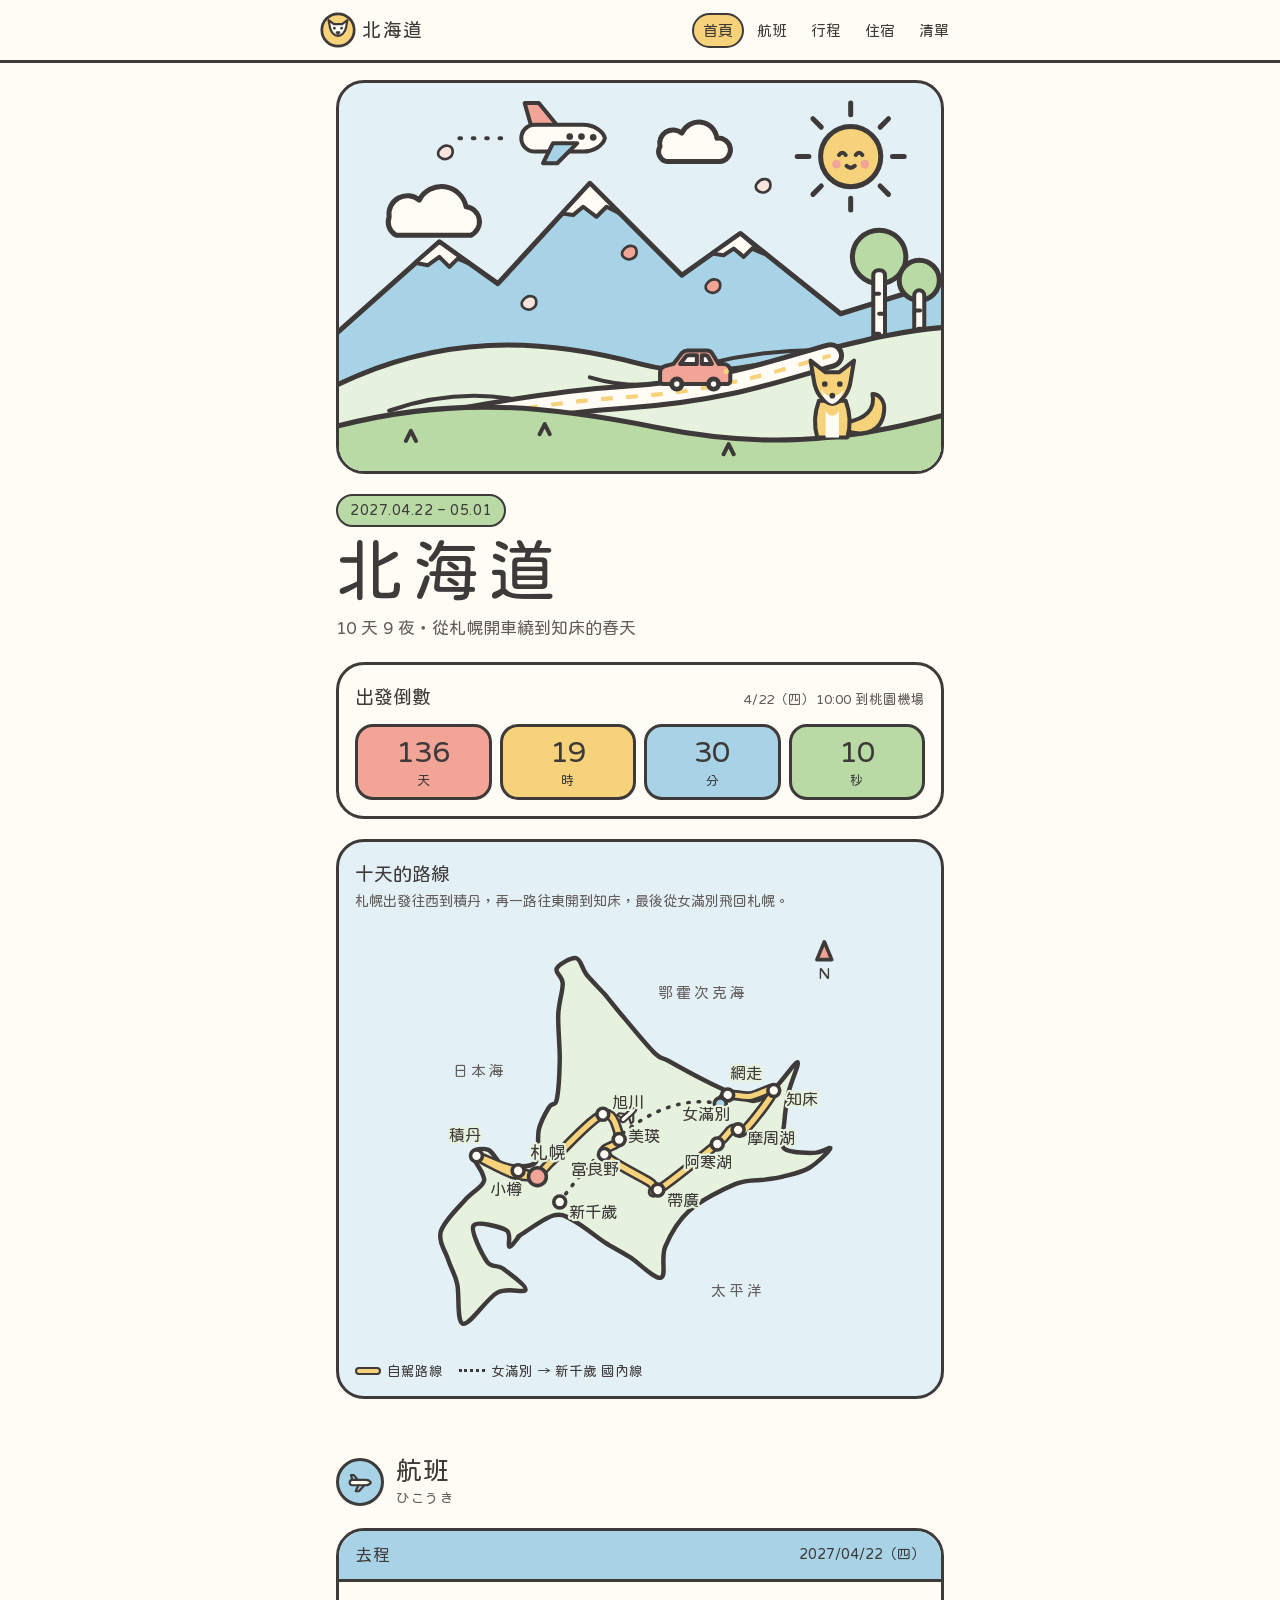
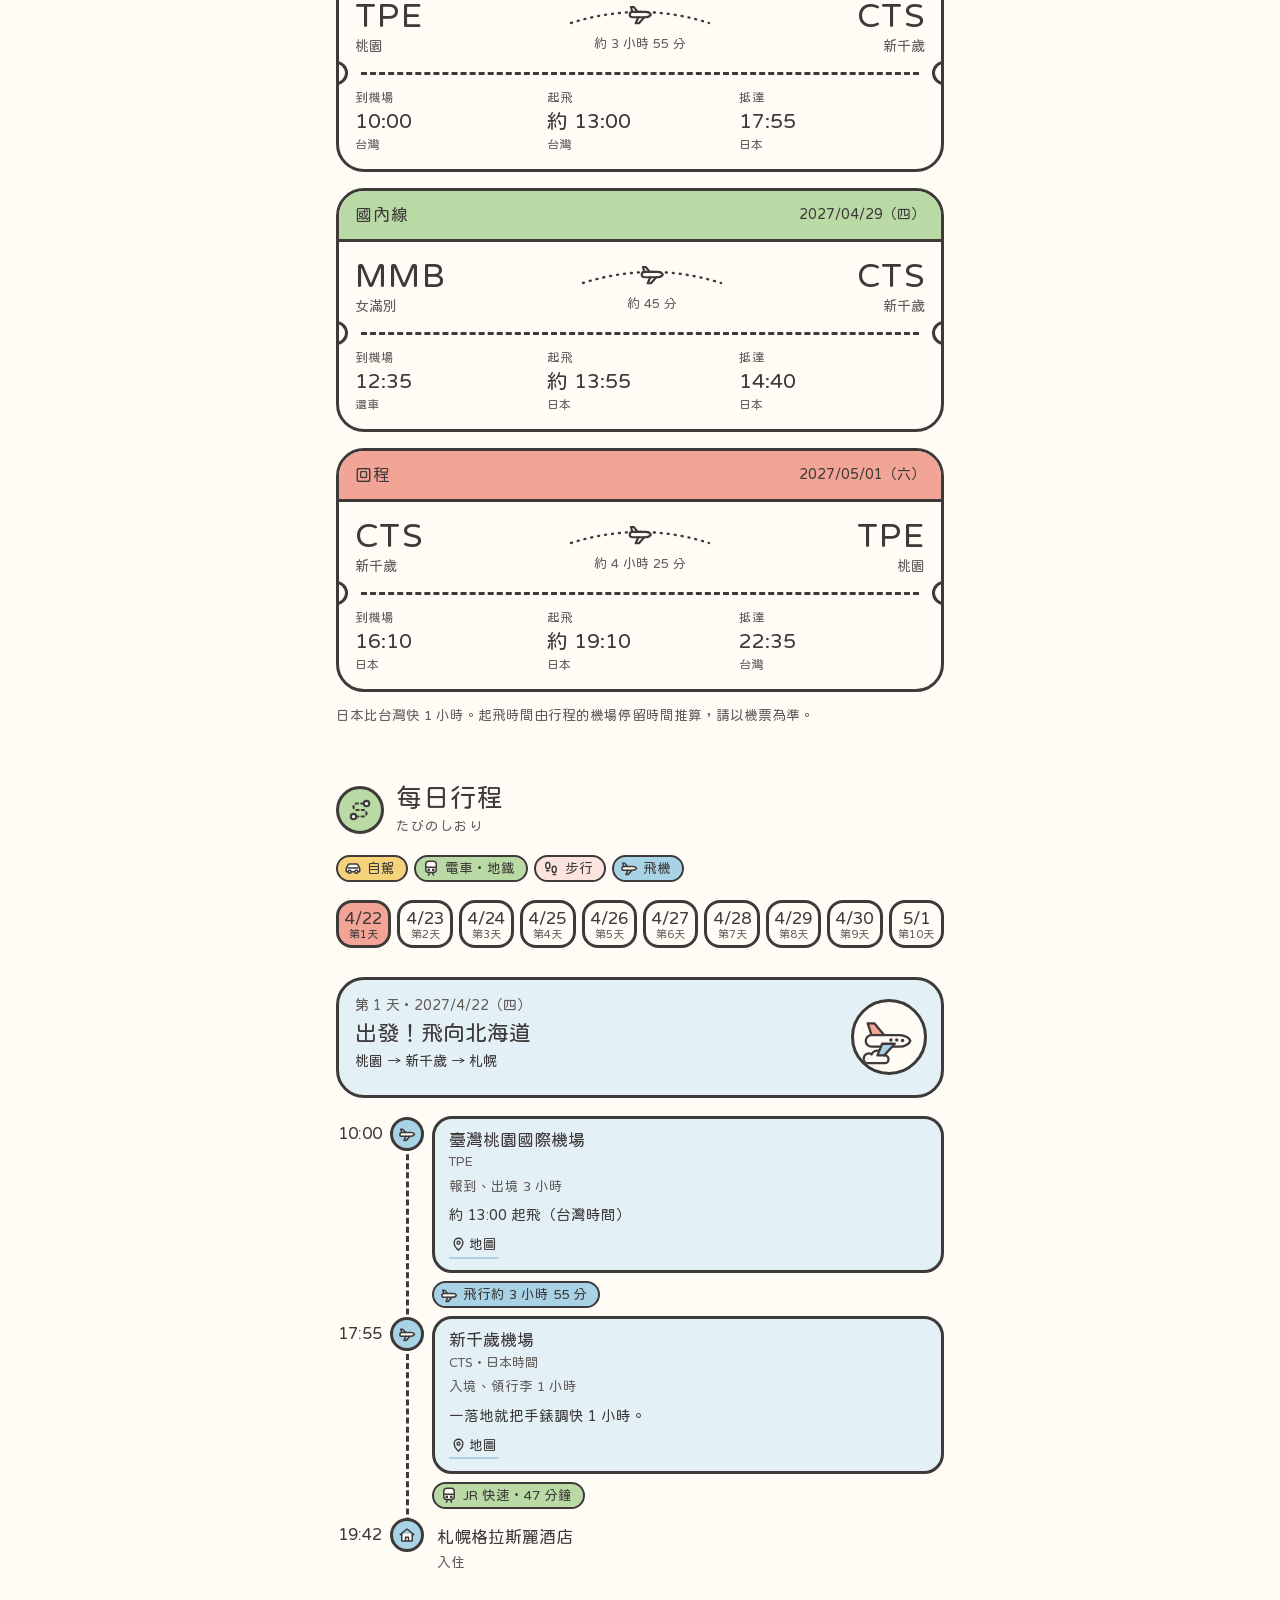
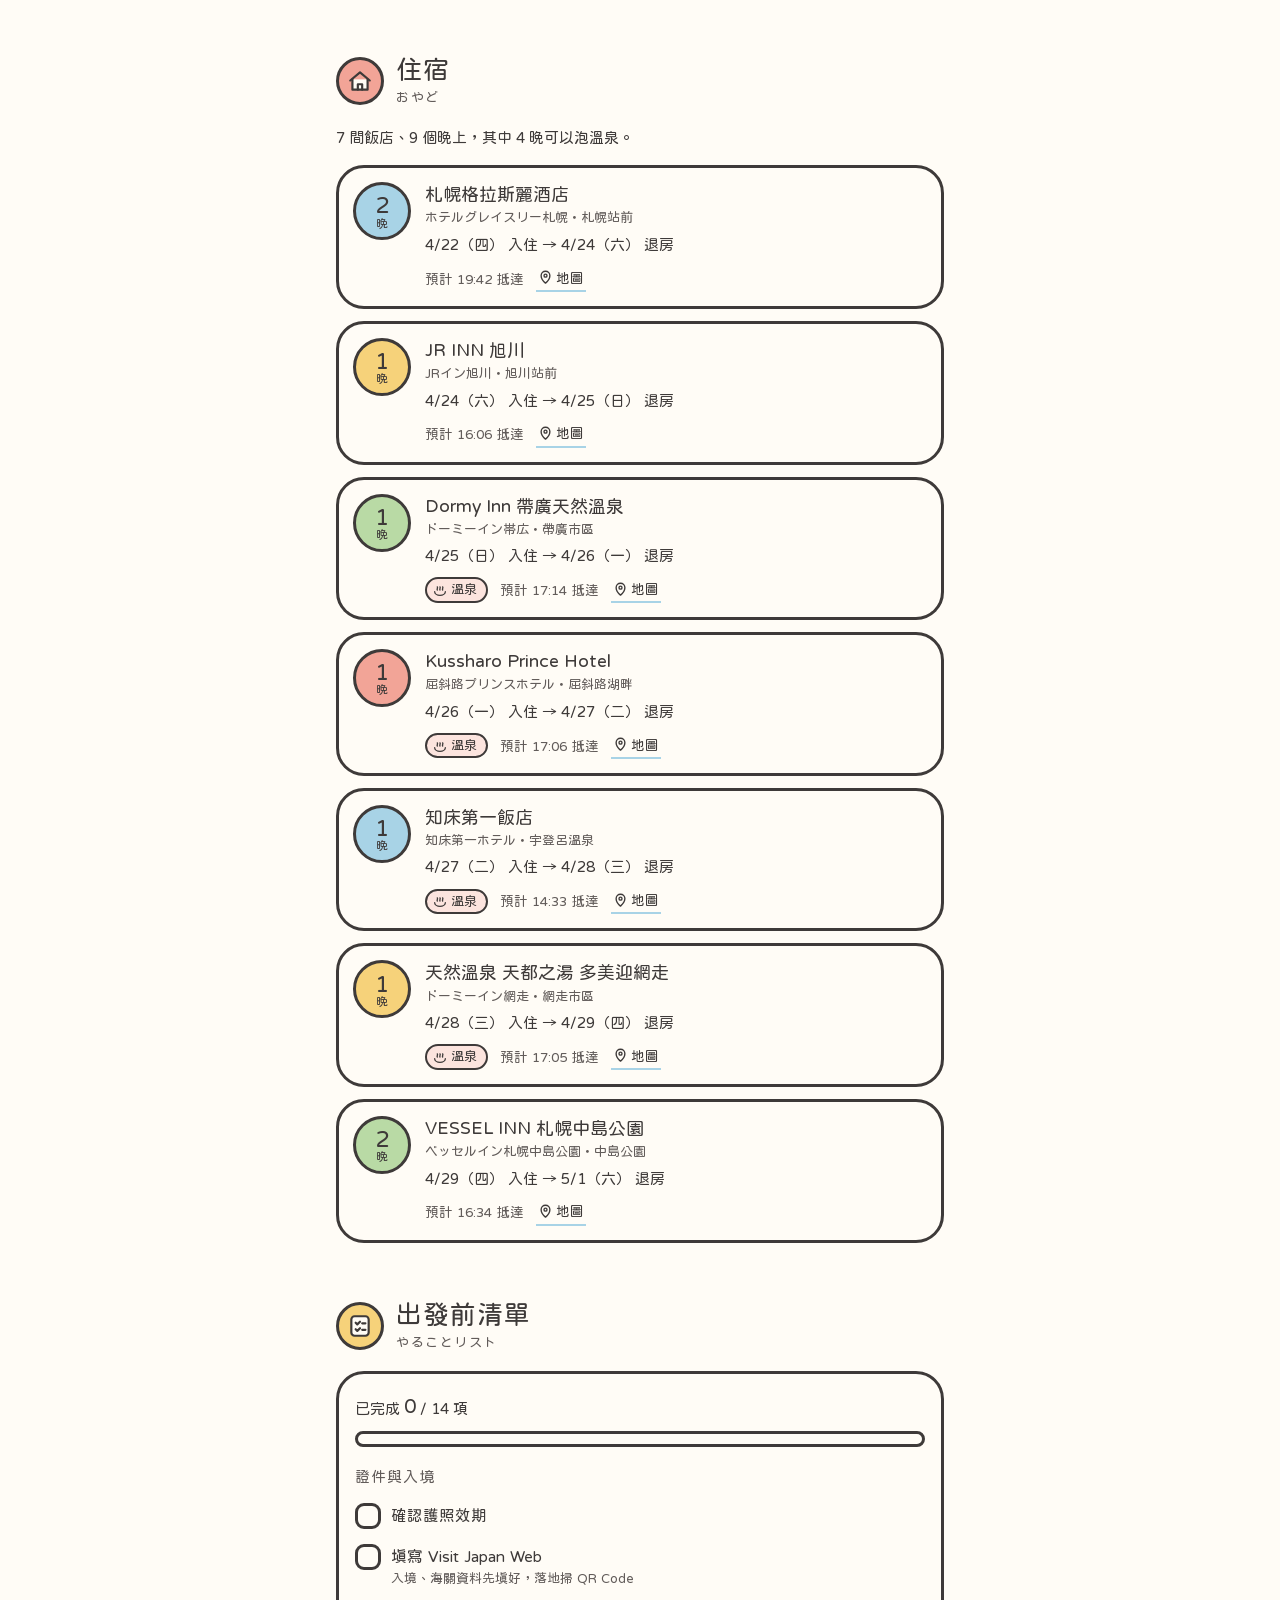
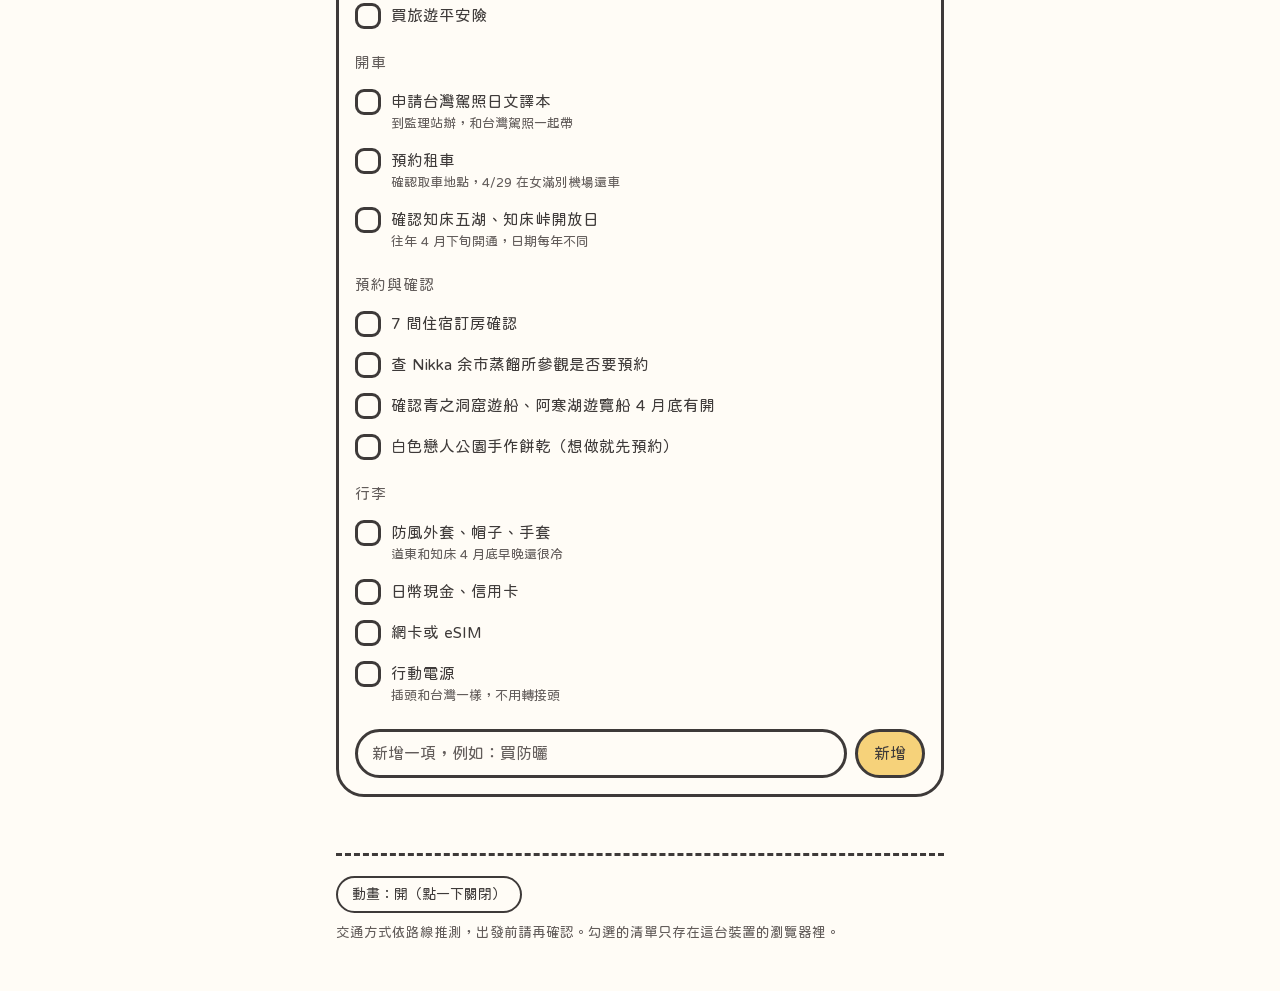
==== hokkaido.html @ 1eba0fa6 "docs: rename index.html to hokkaido.html" ====
<!doctype html>
<html lang="zh-Hant">
  <head>
    <meta charset="utf-8" />
    <meta
      name="viewport"
      content="width=device-width, initial-scale=1, viewport-fit=cover"
    />
    <title>北海道</title>
    <meta
      name="description"
      content="2027/04/22 – 05/01 北海道 10 天 9 夜自駕行程"
    />
    <link rel="preconnect" href="https://fonts.googleapis.com" />
    <link rel="preconnect" href="https://fonts.gstatic.com" crossorigin />
    <link
      rel="stylesheet"
      href="https://fonts.googleapis.com/css2?family=Huninn&display=swap"
    />
    <link rel="stylesheet" href="css/style.css" />
  </head>
  <body>
    <!-- 小圖示 -->
    <svg width="0" height="0" style="position: absolute" aria-hidden="true">
      <defs>
        <symbol id="i-plane" viewBox="0 0 24 24">
          <g
            fill="none"
            stroke="currentColor"
            stroke-width="2"
            stroke-linejoin="round"
            stroke-linecap="round"
          >
            <path
              d="M2.5 12.5c0-1.4 1.1-2.5 2.5-2.5h12c2.2 0 4.4 1.2 5 2.5-.6 1.3-2.8 2.5-5 2.5H5c-1.4 0-2.5-1.1-2.5-2.5z"
              fill="#FFFCF6"
            />
            <path d="M5 10L3.6 5.5h2.6L10 10" />
            <path d="M10.5 15l-2.5 5.5h3L16 15" />
          </g>
        </symbol>
        <symbol id="i-car" viewBox="0 0 24 24">
          <g
            fill="none"
            stroke="currentColor"
            stroke-width="2"
            stroke-linejoin="round"
            stroke-linecap="round"
          >
            <path
              d="M3 16v-3.5l2.3-4.4c.4-.8 1.2-1.3 2.1-1.3h9.2c.9 0 1.7.5 2.1 1.3L21 12.5V16c0 .6-.4 1-1 1H4c-.6 0-1-.4-1-1z"
              fill="#FFFCF6"
            />
            <path d="M5.5 12h13" />
            <circle cx="7.5" cy="17" r="2" fill="#FFFCF6" />
            <circle cx="16.5" cy="17" r="2" fill="#FFFCF6" />
          </g>
        </symbol>
        <symbol id="i-train" viewBox="0 0 24 24">
          <g
            fill="none"
            stroke="currentColor"
            stroke-width="2"
            stroke-linejoin="round"
            stroke-linecap="round"
          >
            <rect x="5" y="3" width="14" height="15" rx="4" fill="#FFFCF6" />
            <path d="M5 11h14" />
            <circle cx="9" cy="14.5" r=".8" fill="currentColor" />
            <circle cx="15" cy="14.5" r=".8" fill="currentColor" />
            <path d="M8.5 21.5l2-3.5M15.5 21.5l-2-3.5" />
          </g>
        </symbol>
        <symbol id="i-walk" viewBox="0 0 24 24">
          <g
            fill="none"
            stroke="currentColor"
            stroke-width="2"
            stroke-linejoin="round"
          >
            <path
              d="M7.5 4.5c1.9 0 3 1.9 3 4.2 0 2.3-.9 4.3-2.8 4.3S5 11.2 5 8.8C5 6.4 5.6 4.5 7.5 4.5z"
              fill="#FFFCF6"
            />
            <path
              d="M16.5 9.5c1.9 0 2.5 1.9 2.5 4.3 0 2.4-1.2 4.2-2.7 4.2-1.9 0-2.8-2-2.8-4.3 0-2.3 1.1-4.2 3-4.2z"
              fill="#FFFCF6"
            />
            <path d="M6.2 15.5h3M15 20.5h3" stroke-linecap="round" />
          </g>
        </symbol>
        <symbol id="i-gondola" viewBox="0 0 24 24">
          <g
            fill="none"
            stroke="currentColor"
            stroke-width="2"
            stroke-linejoin="round"
            stroke-linecap="round"
          >
            <path d="M2 4.5l20 3" />
            <path d="M12 6v4" />
            <rect x="5" y="10" width="14" height="10" rx="3" fill="#FFFCF6" />
            <path d="M5 14.5h14" />
          </g>
        </symbol>
        <symbol id="i-spot" viewBox="0 0 24 24">
          <g
            fill="none"
            stroke="currentColor"
            stroke-width="2"
            stroke-linejoin="round"
            stroke-linecap="round"
          >
            <path d="M2.5 19.5l7-11 3.5 5 2.5-3 6 9z" fill="#FFFCF6" />
            <path d="M7.4 11.8l1.4 1 1.3-1.2 1.2 1" />
          </g>
        </symbol>
        <symbol id="i-food" viewBox="0 0 24 24">
          <g
            fill="none"
            stroke="currentColor"
            stroke-width="2"
            stroke-linejoin="round"
            stroke-linecap="round"
          >
            <path d="M3 11.5h18c0 4.4-4 8-9 8s-9-3.6-9-8z" fill="#FFFCF6" />
            <path d="M13 3l-2.5 7M19 3.5l-5 6.5" />
          </g>
        </symbol>
        <symbol id="i-shop" viewBox="0 0 24 24">
          <g
            fill="none"
            stroke="currentColor"
            stroke-width="2"
            stroke-linejoin="round"
            stroke-linecap="round"
          >
            <path d="M5 8.5h14l-1.2 11.5H6.2z" fill="#FFFCF6" />
            <path d="M9 8.5V6.5a3 3 0 0 1 6 0v2" />
          </g>
        </symbol>
        <symbol id="i-hotel" viewBox="0 0 24 24">
          <g
            fill="none"
            stroke="currentColor"
            stroke-width="2"
            stroke-linejoin="round"
            stroke-linecap="round"
          >
            <path d="M5 10.5V20h14v-9.5" fill="#FFFCF6" />
            <path d="M3 11.5L12 4l9 7.5" />
            <path d="M10 20v-5h4v5" />
          </g>
        </symbol>
        <symbol id="i-pin" viewBox="0 0 24 24">
          <g
            fill="none"
            stroke="currentColor"
            stroke-width="2.2"
            stroke-linejoin="round"
          >
            <path d="M12 21s7-6.2 7-12a7 7 0 0 0-14 0c0 5.8 7 12 7 12z" />
            <circle cx="12" cy="9" r="2.4" />
          </g>
        </symbol>
        <symbol id="i-star" viewBox="0 0 24 24">
          <path
            d="M12 2.8l2.7 5.6 6.1.8-4.5 4.2 1.1 6.1L12 16.6l-5.4 2.9 1.1-6.1-4.5-4.2 6.1-.8z"
            fill="#FFFCF6"
            stroke="currentColor"
            stroke-width="2.2"
            stroke-linejoin="round"
          />
        </symbol>
        <symbol id="i-onsen" viewBox="0 0 24 24">
          <g
            fill="none"
            stroke="currentColor"
            stroke-width="2"
            stroke-linecap="round"
            stroke-linejoin="round"
          >
            <path d="M4 14.5c0 3 3.6 5.5 8 5.5s8-2.5 8-5.5" />
            <path
              d="M8 12c-1.2-1.6 1.2-2.6 0-4.6M12 12c-1.2-1.6 1.2-2.6 0-4.6M16 12c-1.2-1.6 1.2-2.6 0-4.6"
            />
          </g>
        </symbol>
        <symbol id="i-list" viewBox="0 0 24 24">
          <g
            fill="none"
            stroke="currentColor"
            stroke-width="2"
            stroke-linecap="round"
            stroke-linejoin="round"
          >
            <rect x="4" y="3" width="16" height="18" rx="3" fill="#FFFCF6" />
            <path d="M8 9l1.5 1.5L12 8M8 15l1.5 1.5L12 14M14 9.5h3M14 15.5h3" />
          </g>
        </symbol>
        <symbol id="i-route" viewBox="0 0 24 24">
          <g
            fill="none"
            stroke="currentColor"
            stroke-width="2"
            stroke-linecap="round"
            stroke-linejoin="round"
          >
            <circle cx="6" cy="18" r="2.5" fill="#FFFCF6" />
            <circle cx="18" cy="6" r="2.5" fill="#FFFCF6" />
            <path
              d="M8.5 18H15a3 3 0 0 0 0-6H9a3 3 0 0 1 0-6h6.5"
              stroke-dasharray="2 3"
            />
          </g>
        </symbol>
      </defs>
    </svg>

    <header class="topbar">
      <div class="topbar-in">
        <a class="brand" href="#home" aria-label="回到首頁">
          <svg viewBox="0 0 40 40" aria-hidden="true">
            <circle cx="20" cy="20" r="18" fill="var(--yamabuki)" class="k" />
            <path
              d="M11 17l-1.5-8 6 4.5h9l6-4.5-1.5 8c-1 6-5 9.5-9 9.5s-8-3.5-9-9.5z"
              fill="var(--paper)"
              class="k2"
            />
            <circle cx="16" cy="18" r="1.5" fill="var(--ink)" />
            <circle cx="24" cy="18" r="1.5" fill="var(--ink)" />
            <path
              d="M18.5 22.5h3l-1.5 1.8z"
              fill="var(--ink)"
              class="k2"
              stroke-width="1.6"
            />
          </svg>
          <span>北海道</span>
        </a>
        <nav class="nav" aria-label="頁面選單">
          <a href="#home" class="on">首頁</a>
          <a href="#flights">航班</a>
          <a href="#days">行程</a>
          <a href="#stay">住宿</a>
          <a href="#todo">清單</a>
        </nav>
      </div>
    </header>

    <main class="wrap">
      <!-- 首頁 -->
      <section id="home" class="hero" aria-label="首頁">
        <div class="scene">
          <svg
            viewBox="0 0 360 232"
            role="img"
            aria-label="北海道的春天：雪山、山丘上的小車、白樺林與一隻狐狸"
          >
            <!-- 太陽 -->
            <g class="a-spin" style="transform-origin: 306px 44px">
              <path
                class="k"
                fill="none"
                d="M306 12v7M306 69v7M274 44h7M331 44h7M283.4 21.4l5 5M323.6 61.6l5 5M283.4 66.6l5-5M323.6 26.4l5-5"
              />
            </g>
            <circle cx="306" cy="44" r="18" fill="var(--yamabuki)" class="k" />
            <path
              d="M299 43q2-2.6 4 0M309 43q2-2.6 4 0M303.5 49.5q2.5 2.4 5 0"
              fill="none"
              class="k2"
              stroke-width="2"
            />
            <circle cx="297.5" cy="48.5" r="2.6" fill="var(--coral)" />
            <circle cx="314.5" cy="48.5" r="2.6" fill="var(--coral)" />
            <!-- 雲 -->
            <g class="a-drift">
              <path
                d="M30 80a11 11 0 0 1 18-10 15 15 0 0 1 28 4 9 9 0 0 1 3 17H34a9 9 0 0 1-4-11z"
                fill="var(--paper)"
                class="k"
              />
            </g>
            <g class="a-drift2">
              <path
                d="M192 38a8 8 0 0 1 13-8 11 11 0 0 1 21 3 7 7 0 0 1 2 14h-32a6 6 0 0 1-4-9z"
                fill="var(--paper)"
                class="k"
              />
            </g>
            <!-- 飛機 -->
            <g transform="translate(108 18)">
              <g class="a-fly">
                <path
                  d="M-36 15h28"
                  fill="none"
                  class="k2"
                  stroke-dasharray="1 7"
                />
                <path d="M7 8L3 -6h8.5L23 8z" fill="var(--coral)" class="k2" />
                <path
                  d="M1 15c0-4.4 3.6-8 8-8h29c6 0 12 3.5 13 8-1 4.5-7 8-13 8H9c-4.4 0-8-3.6-8-8z"
                  fill="var(--paper)"
                  class="k2"
                />
                <path
                  d="M20 18l-6 12h8.5l12-12z"
                  fill="var(--mizu)"
                  class="k2"
                />
                <circle cx="30" cy="14" r="2" fill="var(--ink)" />
                <circle cx="37" cy="14" r="2" fill="var(--ink)" />
                <circle cx="44" cy="14.5" r="2" fill="var(--ink)" />
              </g>
            </g>
            <!-- 雪山 -->
            <path
              d="M-4 152L60 95l35 25 55-60 55 55 35-25 60 48 64-20V240H-4z"
              fill="var(--mizu)"
              class="k"
            />
            <path
              d="M60 95l18 13-7-3-5 5-6-6-7 5-7.5-1.5z"
              fill="var(--paper)"
              class="k2"
            />
            <path
              d="M150 60l18 18-8-4-6 6-8-6-6 5-6.5-1z"
              fill="var(--paper)"
              class="k2"
            />
            <path
              d="M240 90l14 12-7-3-5 5-6-5-6 4-7-1z"
              fill="var(--paper)"
              class="k2"
            />
            <!-- 白樺 -->
            <g>
              <circle
                cx="323"
                cy="104"
                r="16"
                fill="var(--wakatake)"
                class="k"
              />
              <rect
                x="319.5"
                y="112"
                width="7"
                height="60"
                rx="3"
                fill="var(--paper)"
                class="k2"
              />
              <path
                d="M320 126h3M323 138h3M320 150h3"
                class="k2"
                stroke-width="2"
              />
              <circle
                cx="347"
                cy="118"
                r="12"
                fill="var(--wakatake)"
                class="k"
              />
              <rect
                x="344"
                y="124"
                width="6"
                height="50"
                rx="3"
                fill="var(--paper)"
                class="k2"
              />
              <path d="M344.5 136h3M346.5 147h3" class="k2" stroke-width="2" />
            </g>
            <!-- 後方山丘 -->
            <path
              d="M-4 182C60 150 120 152 180 168S300 150 364 146V240H-4z"
              fill="var(--wakatake-pale)"
              class="k"
            />
            <path
              d="M30 196q40-14 80-6M220 168q40-10 80-8M150 176q20 6 40 4"
              fill="none"
              class="k2"
              stroke-width="2"
            />
            <!-- 道路 -->
            <path
              d="M-6 216C50 206 110 192 170 188S262 172 294 163"
              fill="none"
              stroke="var(--ink)"
              stroke-width="16"
              stroke-linecap="round"
            />
            <path
              d="M-6 216C50 206 110 192 170 188S262 172 294 163"
              fill="none"
              stroke="var(--paper)"
              stroke-width="10"
              stroke-linecap="round"
            />
            <path
              d="M-6 216C50 206 110 192 170 188S262 172 294 163"
              fill="none"
              stroke="var(--yamabuki)"
              stroke-width="2.5"
              stroke-dasharray="7 8"
            />
            <!-- 小車 -->
            <g transform="translate(190 160)">
              <g class="a-bounce">
                <path
                  d="M2 18v-5c0-1.7 1-3 2.6-3.6L10 8l5-6.5C16 .6 17.2 0 18.4 0H30c1.4 0 2.6.7 3.3 1.9L37 8h3c2.2 0 4 1.8 4 4v6c0 1.1-.9 2-2 2H4c-1.1 0-2-.9-2-2z"
                  fill="var(--coral)"
                  class="k2"
                />
                <path
                  d="M14 8l3.4-4.4c.4-.5 1-.8 1.6-.8H24V8z"
                  fill="var(--paper)"
                  class="k2"
                  stroke-width="2"
                />
                <path
                  d="M27 8V2.8h2.2c.7 0 1.3.4 1.6 1L33 8z"
                  fill="var(--paper)"
                  class="k2"
                  stroke-width="2"
                />
                <circle cx="41.5" cy="12.5" r="1.6" fill="var(--yamabuki)" />
                <circle cx="12" cy="20" r="4.5" fill="var(--ink)" />
                <circle cx="12" cy="20" r="1.6" fill="var(--paper)" />
                <circle cx="34" cy="20" r="4.5" fill="var(--ink)" />
                <circle cx="34" cy="20" r="1.6" fill="var(--paper)" />
              </g>
            </g>
            <!-- 前方山丘 -->
            <path
              d="M-4 206C70 186 130 194 190 206S300 216 364 198V240H-4z"
              fill="var(--wakatake)"
              class="k"
            />
            <path
              d="M40 214l3-6 3 6M120 210l3-6 3 6M230 222l3-6 3 6"
              fill="none"
              class="k2"
              stroke-width="2"
            />
            <!-- 北狐 -->
            <g transform="translate(276 166)">
              <path
                class="a-wag k2"
                d="M27 42c12 4 22 0 23-12 .6-6-3-10-7-10 2 9-4 15-16 17z"
                fill="var(--yamabuki)"
              />
              <path
                d="M11 24c-3 8-3 15-1 22h18c2-7 2-14-1-22z"
                fill="var(--yamabuki)"
                class="k2"
              />
              <path d="M15 30c2 4 6 4 8 0v16h-8z" fill="var(--paper)" />
              <path
                d="M8 12L6 0l9 7h8l9-7-2 12c-1 7-5 13-11 14C13 25 9 19 8 12z"
                fill="var(--yamabuki)"
                class="k2"
              />
              <path
                d="M12.5 17.5c2 3 4.5 4 6.5 4s4.5-1 6.5-4c-.5 4-3 7.5-6.5 8.5-3.5-1-6-4.5-6.5-8.5z"
                fill="var(--paper)"
              />
              <g class="a-eyes">
                <circle cx="14.5" cy="14" r="1.7" fill="var(--ink)" />
                <circle cx="23.5" cy="14" r="1.7" fill="var(--ink)" />
              </g>
              <circle cx="19" cy="21" r="1.7" fill="var(--ink)" />
            </g>
            <!-- 櫻花瓣 -->
            <g transform="translate(60 40)">
              <path
                class="petal"
                d="M0 0c3-4 8-3 8 1s-5 6-8 3c-1-1-1-3 0-4z"
                fill="var(--coral-pale)"
                stroke="var(--ink)"
                stroke-width="1.6"
              />
            </g>
            <g transform="translate(170 100)">
              <path
                class="petal p2"
                d="M0 0c3-4 8-3 8 1s-5 6-8 3c-1-1-1-3 0-4z"
                fill="var(--coral)"
                stroke="var(--ink)"
                stroke-width="1.6"
              />
            </g>
            <g transform="translate(250 60)">
              <path
                class="petal p3"
                d="M0 0c3-4 8-3 8 1s-5 6-8 3c-1-1-1-3 0-4z"
                fill="var(--coral-pale)"
                stroke="var(--ink)"
                stroke-width="1.6"
              />
            </g>
            <g transform="translate(110 130)">
              <path
                class="petal p4"
                d="M0 0c3-4 8-3 8 1s-5 6-8 3c-1-1-1-3 0-4z"
                fill="var(--coral-pale)"
                stroke="var(--ink)"
                stroke-width="1.6"
              />
            </g>
            <g transform="translate(220 120)">
              <path
                class="petal p5"
                d="M0 0c3-4 8-3 8 1s-5 6-8 3c-1-1-1-3 0-4z"
                fill="var(--coral)"
                stroke="var(--ink)"
                stroke-width="1.6"
              />
            </g>
          </svg>
        </div>

        <div class="hero-title">
          <span class="date-chip">2027.04.22 – 05.01</span>
          <h1>北海道</h1>
          <p class="hero-sub">10 天 9 夜・從札幌開車繞到知床的春天</p>
        </div>

        <div class="card cd-box" aria-live="polite">
          <div class="cd-head">
            <b id="cdLabel">出發倒數</b
            ><span id="cdWhen">4/22（四）10:00 到桃園機場</span>
          </div>
          <div class="cd" id="cdTiles">
            <div class="cd-tile" style="--c: var(--coral)">
              <b id="cdD">181</b><span>天</span>
            </div>
            <div class="cd-tile" style="--c: var(--yamabuki)">
              <b id="cdH">00</b><span>時</span>
            </div>
            <div class="cd-tile" style="--c: var(--mizu)">
              <b id="cdM">00</b><span>分</span>
            </div>
            <div class="cd-tile" style="--c: var(--wakatake)">
              <b id="cdS">00</b><span>秒</span>
            </div>
          </div>
          <div class="cd-msg" id="cdMsg" hidden></div>
        </div>

        <figure class="card mapcard">
          <figcaption>
            <h3>十天的路線</h3>
            <p>
              札幌出發往西到積丹，再一路往東開到知床，最後從女滿別飛回札幌。
            </p>
          </figcaption>
          <svg
            viewBox="0 0 296 290"
            role="img"
            aria-label="北海道路線圖：札幌、積丹、小樽、旭川、美瑛、富良野、帶廣、阿寒湖、摩周湖、知床、網走"
          >
            <text class="map-sea" x="22" y="104">日本海</text>
            <text class="map-sea" x="160" y="52">鄂霍次克海</text>
            <text class="map-sea" x="196" y="252">太平洋</text>
            <g transform="translate(272 26)">
              <path
                d="M0 -12l5 12h-10z"
                fill="var(--coral)"
                class="k2"
                stroke-width="2"
              />
              <text
                x="0"
                y="13"
                text-anchor="middle"
                font-size="10"
                fill="var(--ink)"
              >
                N
              </text>
            </g>
            <path
              fill="var(--wakatake-pale)"
              class="k"
              d="M105.0 25.0C101.7 24.3 93.5 29.2 92.0 32.0C90.5 34.8 95.8 36.8 96.0 42.0C96.2 47.2 93.3 54.3 93.0 63.0C92.7 71.7 94.2 84.5 94.0 94.0C93.8 103.5 93.2 114.8 92.0 120.0C90.8 125.2 89.0 121.7 87.0 125.0C85.0 128.3 81.5 133.8 80.0 140.0C78.5 146.2 80.7 157.8 78.0 162.0C75.3 166.2 67.8 164.7 64.0 165.0C60.2 165.3 58.0 165.8 55.0 164.0C52.0 162.2 49.3 155.3 46.0 154.0C42.7 152.7 35.7 153.3 35.0 156.0C34.3 158.7 40.8 166.5 42.0 170.0C43.2 173.5 44.0 174.0 42.0 177.0C40.0 180.0 34.7 182.7 30.0 188.0C25.3 193.3 15.8 202.3 14.0 209.0C12.2 215.7 17.2 222.2 19.0 228.0C20.8 233.8 23.3 236.8 25.0 244.0C26.7 251.2 24.5 270.0 29.0 271.0C33.5 272.0 45.0 253.8 52.0 250.0C59.0 246.2 70.3 250.7 71.0 248.0C71.7 245.3 60.3 237.2 56.0 234.0C51.7 230.8 48.3 233.8 45.0 229.0C41.7 224.2 33.8 208.5 36.0 205.0C38.2 201.5 54.0 205.7 58.0 208.0C62.0 210.3 58.7 218.2 60.0 219.0C61.3 219.8 64.7 214.3 66.0 213.0C67.3 211.7 64.0 213.5 68.0 211.0C72.0 208.5 84.0 199.5 90.0 198.0C96.0 196.5 98.3 199.0 104.0 202.0C109.7 205.0 117.8 212.0 124.0 216.0C130.2 220.0 134.7 222.0 141.0 226.0C147.3 230.0 158.0 241.2 162.0 240.0C166.0 238.8 161.8 226.5 165.0 219.0C168.2 211.5 173.2 202.0 181.0 195.0C188.8 188.0 203.5 180.5 212.0 177.0C220.5 173.5 226.7 174.8 232.0 174.0C237.3 173.2 239.0 173.3 244.0 172.0C249.0 170.7 256.7 169.2 262.0 166.0C267.3 162.8 275.5 154.7 276.0 153.0C276.5 151.3 270.2 156.0 265.0 156.0C259.8 156.0 248.3 156.3 245.0 153.0C241.7 149.7 244.5 142.3 245.0 136.0C245.5 129.7 246.5 121.8 248.0 115.0C249.5 108.2 255.5 95.5 254.0 95.0C252.5 94.5 243.8 107.7 239.0 112.0C234.2 116.3 230.2 120.5 225.0 121.0C219.8 121.5 213.7 117.3 208.0 115.0C202.3 112.7 197.8 110.5 191.0 107.0C184.2 103.5 172.7 97.2 167.0 94.0C161.3 90.8 162.7 93.7 157.0 88.0C151.3 82.3 138.5 66.5 133.0 60.0C127.5 53.5 127.5 53.0 124.0 49.0C120.5 45.0 115.2 40.0 112.0 36.0C108.8 32.0 108.3 25.7 105.0 25.0Z"
            />
            <!-- 國內線 -->
            <path
              d="M202 123Q150 112 94 189"
              fill="none"
              stroke="var(--ink)"
              stroke-width="2.4"
              stroke-dasharray="1 6"
              stroke-linecap="round"
            />
            <g transform="translate(140 130) rotate(-42) scale(.7)">
              <use
                href="#i-plane"
                x="-12"
                y="-12"
                width="24"
                height="24"
                style="color: var(--ink)"
              />
            </g>
            <!-- 自駕路線 -->
            <defs>
              <path
                id="routePath"
                d="M79.0 172.0C76.2 171.7 68.8 172.3 62.0 170.0C55.2 167.7 39.2 158.8 38.0 158.0C36.8 157.2 50.3 163.3 55.0 165.0C59.7 166.7 62.0 166.8 66.0 168.0C70.0 169.2 75.5 172.8 79.0 172.0C82.5 171.2 79.7 170.0 87.0 163.0C94.3 156.0 115.2 132.7 123.0 130.0C130.8 127.3 133.8 142.5 134.0 147.0C134.2 151.5 120.5 152.2 124.0 157.0C127.5 161.8 149.0 172.0 155.0 176.0C161.0 180.0 152.5 185.3 160.0 181.0C167.5 176.7 191.7 156.8 200.0 150.0C208.3 143.2 207.0 141.5 210.0 140.0C213.0 138.5 213.3 145.3 218.0 141.0C222.7 136.7 237.3 117.8 238.0 114.0C238.7 110.2 227.2 117.5 222.0 118.0C216.8 118.5 210.3 116.2 207.0 117.0C203.7 117.8 202.8 122.0 202.0 123.0"
              />
            </defs>
            <use
              href="#routePath"
              fill="none"
              stroke="var(--ink)"
              stroke-width="7"
              stroke-linecap="round"
              stroke-linejoin="round"
            />
            <use
              href="#routePath"
              fill="none"
              stroke="var(--yamabuki)"
              stroke-width="3.5"
              stroke-linecap="round"
              stroke-linejoin="round"
            />
            <!-- 地點 -->
            <g fill="var(--paper)" class="k2" stroke-width="2.2">
              <circle cx="38" cy="158" r="4" />
              <circle cx="66" cy="168" r="4" />
              <circle cx="123" cy="130" r="4" />
              <circle cx="134" cy="147" r="4" />
              <circle cx="124" cy="157" r="4" />
              <circle cx="160" cy="181" r="4" />
              <circle cx="200" cy="150" r="4" />
              <circle cx="214" cy="140.5" r="4" />
              <circle cx="238" cy="114" r="4" />
              <circle cx="207" cy="117" r="4" />
              <circle cx="94" cy="189" r="4" />
            </g>
            <circle
              cx="79"
              cy="172"
              r="6"
              fill="var(--coral)"
              class="k2"
              stroke-width="2.4"
            />
            <circle
              cx="202"
              cy="123"
              r="4"
              fill="var(--mizu)"
              class="k2"
              stroke-width="2.2"
            />
            <text class="map-txt" x="30" y="148" text-anchor="middle">
              積丹
            </text>
            <text class="map-txt" x="58" y="184" text-anchor="middle">
              小樽
            </text>
            <text
              class="map-txt"
              x="86"
              y="160"
              text-anchor="middle"
              style="font-size: 12px"
            >
              札幌
            </text>
            <text class="map-txt" x="100" y="200">新千歲</text>
            <text class="map-txt" x="129" y="126">旭川</text>
            <text class="map-txt" x="140" y="149">美瑛</text>
            <text class="map-txt" x="118" y="171" text-anchor="middle">
              富良野
            </text>
            <text class="map-txt" x="166" y="192">帶廣</text>
            <text class="map-txt" x="194" y="166" text-anchor="middle">
              阿寒湖
            </text>
            <text class="map-txt" x="220" y="150">摩周湖</text>
            <text class="map-txt" x="230" y="106" text-anchor="end">網走</text>
            <text class="map-txt" x="246" y="124">知床</text>
            <text class="map-txt" x="176" y="134">女滿別</text>
          </svg>
          <div class="legend">
            <span><i class="lg lg-car"></i>自駕路線</span>
            <span><i class="lg lg-fly"></i>女滿別 → 新千歲 國內線</span>
          </div>
        </figure>
      </section>

      <!-- 航班 -->
      <section id="flights" aria-labelledby="h-flights">
        <div class="sec-head">
          <span class="sec-ico" style="--c: var(--mizu)"
            ><svg aria-hidden="true"><use href="#i-plane" /></svg
          ></span>
          <div>
            <h2 id="h-flights">航班</h2>
            <small>ひこうき</small>
          </div>
        </div>
        <div class="passes" id="passes"></div>
        <p class="note">
          日本比台灣快 1 小時。起飛時間由行程的機場停留時間推算，請以機票為準。
        </p>
      </section>

      <!-- 每日行程 -->
      <section id="days" aria-labelledby="h-days">
        <div class="sec-head">
          <span class="sec-ico" style="--c: var(--wakatake)"
            ><svg aria-hidden="true"><use href="#i-route" /></svg
          ></span>
          <div>
            <h2 id="h-days">每日行程</h2>
            <small>たびのしおり</small>
          </div>
        </div>
        <div class="legend-row" aria-label="交通標籤說明">
          <span class="tag m-car"
            ><svg aria-hidden="true"><use href="#i-car" /></svg>自駕</span
          >
          <span class="tag m-train"
            ><svg aria-hidden="true"><use href="#i-train" /></svg
            >電車・地鐵</span
          >
          <span class="tag m-walk"
            ><svg aria-hidden="true"><use href="#i-walk" /></svg>步行</span
          >
          <span class="tag m-plane"
            ><svg aria-hidden="true"><use href="#i-plane" /></svg>飛機</span
          >
        </div>
        <div class="daybar" id="daybar">
          <div
            class="chips"
            role="tablist"
            aria-label="選擇日期"
            id="chips"
          ></div>
        </div>
        <div class="panel" id="panel" role="tabpanel" tabindex="-1"></div>
      </section>

      <!-- 住宿 -->
      <section id="stay" aria-labelledby="h-stay">
        <div class="sec-head">
          <span class="sec-ico" style="--c: var(--coral)"
            ><svg aria-hidden="true"><use href="#i-hotel" /></svg
          ></span>
          <div>
            <h2 id="h-stay">住宿</h2>
            <small>おやど</small>
          </div>
        </div>
        <p class="stay-sum">7 間飯店、9 個晚上，其中 4 晚可以泡溫泉。</p>
        <ul class="hotels" id="hotels"></ul>
      </section>

      <!-- 待辦清單 -->
      <section id="todo" aria-labelledby="h-todo">
        <div class="sec-head">
          <span class="sec-ico" style="--c: var(--yamabuki)"
            ><svg aria-hidden="true"><use href="#i-list" /></svg
          ></span>
          <div>
            <h2 id="h-todo">出發前清單</h2>
            <small>やることリスト</small>
          </div>
        </div>
        <div class="card todo">
          <div class="todo-top">
            <p>已完成 <b id="tDone">0</b> / <span id="tTotal">0</span> 項</p>
            <div class="bar" aria-hidden="true">
              <i id="tBar" class="zero"></i>
            </div>
          </div>
          <p class="all-done" id="allDone" hidden>全部準備好了，北海道等你！</p>
          <div id="todoGroups"></div>
          <form class="addf" id="addForm">
            <label class="sr" for="addInput">新增待辦事項</label>
            <input
              id="addInput"
              type="text"
              placeholder="新增一項，例如：買防曬"
              autocomplete="off"
              maxlength="60"
            />
            <button type="submit">新增</button>
          </form>
        </div>
      </section>

      <footer class="foot">
        <button type="button" id="motionBtn" aria-pressed="false">
          動畫：開
        </button>
        <p id="motionNote">
          交通方式依路線推測，出發前請再確認。勾選的清單只存在這台裝置的瀏覽器裡。
        </p>
      </footer>
    </main>

    <script src="js/main.js"></script>
  </body>
</html>
---- css/style.css ----
/* 版面：單欄繪本冊，手機優先、最寬 640px；頂端固定選單，行程日期列黏在選單下方 */
:root {
  --paper: #fffcf6;
  --ink: #3e3a39;
  --ink-soft: #625c5a;
  --coral: #f2a497;
  --yamabuki: #f6d27a;
  --mizu: #a8d3e6;
  --wakatake: #b9daa5;
  --coral-pale: #fce4de;
  --yamabuki-pale: #fdf1cf;
  --mizu-pale: #e3f1f7;
  --wakatake-pale: #e6f2de;
  --font:
    "Huninn", "PingFang TC", "Noto Sans TC", "Microsoft JhengHei",
    system-ui, sans-serif;
  --line: 3px;
  --r-lg: 28px;
  --r-md: 20px;
  --nav: 60px;
  --gutter-l: max(16px, env(safe-area-inset-left, 0px));
  --gutter-r: max(16px, env(safe-area-inset-right, 0px));
  --top: calc(var(--nav) + env(safe-area-inset-top, 0px));
  color-scheme: light;
}
*,
*::before,
*::after {
  box-sizing: border-box;
}
[hidden] {
  display: none !important;
}
html {
  scroll-behavior: smooth;
  scroll-padding-top: calc(var(--top) + 12px);
  -webkit-text-size-adjust: 100%;
}
body {
  margin: 0;
  background: var(--paper);
  color: var(--ink);
  font-family: var(--font);
  font-size: 16px;
  line-height: 1.65;
  padding-top: var(--top);
  font-synthesis: none;
}
h1,
h2,
h3,
h4,
p {
  margin: 0;
  font-weight: 400;
}
h1,
h2,
h3 {
  text-wrap: balance;
}
a {
  color: inherit;
}
button {
  font: inherit;
  color: inherit;
}
:focus-visible {
  outline: 3px dashed var(--ink);
  outline-offset: 3px;
  border-radius: 10px;
}
.sr {
  position: absolute;
  width: 1px;
  height: 1px;
  overflow: hidden;
  clip: rect(0 0 0 0);
  white-space: nowrap;
}
svg .k {
  stroke: var(--ink);
  stroke-width: 3;
  stroke-linejoin: round;
  stroke-linecap: round;
}
svg .k2 {
  stroke: var(--ink);
  stroke-width: 2.4;
  stroke-linejoin: round;
  stroke-linecap: round;
}

/* ---------- 頂端選單 ---------- */
body::before {
  content: "";
  position: fixed;
  inset: 0 0 auto;
  height: env(safe-area-inset-top, 0px);
  z-index: 31;
  background: var(--paper);
}
.topbar {
  position: fixed;
  inset: 0 0 auto;
  z-index: 30;
  background: var(--paper);
  border-bottom: var(--line) solid var(--ink);
  padding-top: env(safe-area-inset-top, 0px);
  padding-left: var(--gutter-l);
  padding-right: var(--gutter-r);
}
.topbar-in {
  max-width: 640px;
  height: var(--nav);
  margin: 0 auto;
  display: flex;
  align-items: center;
  gap: 8px;
}
.brand {
  display: flex;
  align-items: center;
  gap: 6px;
  text-decoration: none;
  flex: none;
  border-radius: 999px;
}
.brand svg {
  width: 36px;
  height: 36px;
  display: block;
}
.brand span {
  font-size: 19px;
  letter-spacing: 0.08em;
}
.nav {
  display: flex;
  gap: 2px;
  margin-left: auto;
  overflow-x: auto;
  scrollbar-width: none;
  min-width: 0;
}
.nav::-webkit-scrollbar {
  display: none;
}
.nav a {
  flex: none;
  text-decoration: none;
  font-size: 15px;
  line-height: 1;
  padding: 8px 9px;
  border: 2.5px solid transparent;
  border-radius: 999px;
  transition:
    background-color 0.2s,
    border-color 0.2s;
}
.nav a.on {
  background: var(--yamabuki);
  border-color: var(--ink);
}
@media (max-width: 419px) {
  .brand span {
    display: none;
  }
}

/* ---------- 共用 ---------- */
.wrap {
  max-width: 640px;
  margin: 0 auto;
  padding-left: var(--gutter-l);
  padding-right: var(--gutter-r);
  padding-block: 20px 48px;
  display: flex;
  flex-direction: column;
  gap: 56px;
}
section {
  scroll-margin-top: calc(var(--top) + 12px);
}
.sec-head {
  display: flex;
  align-items: center;
  gap: 12px;
  margin-bottom: 18px;
}
.sec-ico {
  width: 48px;
  height: 48px;
  flex: none;
  border: var(--line) solid var(--ink);
  border-radius: 50%;
  display: grid;
  place-items: center;
  background: var(--c, var(--yamabuki));
}
.sec-ico svg {
  width: 26px;
  height: 26px;
}
.sec-head h2 {
  font-size: 26px;
  line-height: 1.2;
  letter-spacing: 0.04em;
}
.sec-head small {
  display: block;
  font-size: 13px;
  color: var(--ink-soft);
  letter-spacing: 0.12em;
  margin-top: 2px;
}
.card {
  background: var(--paper);
  border: var(--line) solid var(--ink);
  border-radius: var(--r-lg);
}
.mini-link {
  display: inline-flex;
  align-items: center;
  gap: 3px;
  font-size: 13.5px;
  text-decoration: none;
  color: var(--ink);
  padding: 1px 2px;
  border-bottom: 2.5px solid var(--mizu);
}
.mini-link svg {
  width: 15px;
  height: 15px;
}

/* ---------- 首頁 ---------- */
.hero {
  display: flex;
  flex-direction: column;
  gap: 20px;
}
.scene {
  background: var(--mizu-pale);
  border: var(--line) solid var(--ink);
  border-radius: var(--r-lg);
  overflow: hidden;
  line-height: 0;
}
.scene svg {
  display: block;
  width: 100%;
  height: auto;
}
.hero-title {
  display: flex;
  flex-direction: column;
  gap: 6px;
}
.date-chip {
  align-self: flex-start;
  font-size: 14px;
  padding: 3px 12px;
  border: 2.5px solid var(--ink);
  border-radius: 999px;
  background: var(--wakatake);
  font-variant-numeric: tabular-nums;
  letter-spacing: 0.04em;
}
.hero h1 {
  font-size: clamp(48px, 15vw, 68px);
  line-height: 1.1;
  letter-spacing: 0.12em;
}
.hero-sub {
  font-size: 17px;
  color: var(--ink-soft);
}

.cd-box {
  padding: 16px;
  display: flex;
  flex-direction: column;
  gap: 12px;
}
.cd-head {
  display: flex;
  flex-wrap: wrap;
  align-items: baseline;
  justify-content: space-between;
  gap: 4px 12px;
}
.cd-head b {
  font-weight: 400;
  font-size: 19px;
}
.cd-head span {
  font-size: 13.5px;
  color: var(--ink-soft);
}
.cd {
  display: grid;
  grid-template-columns: repeat(4, minmax(0, 1fr));
  gap: 8px;
}
.cd-tile {
  border: var(--line) solid var(--ink);
  border-radius: 18px;
  background: var(--c);
  display: flex;
  flex-direction: column;
  align-items: center;
  padding: 8px 2px 6px;
}
.cd-tile b {
  font-weight: 400;
  font-size: 30px;
  line-height: 1.15;
  font-variant-numeric: tabular-nums;
}
.cd-tile span {
  font-size: 13px;
}
.cd-msg {
  font-size: 17px;
  line-height: 1.6;
}
.cd-msg button {
  margin-top: 10px;
  display: inline-block;
  border: 2.5px solid var(--ink);
  border-radius: 999px;
  background: var(--yamabuki);
  padding: 6px 16px;
  cursor: pointer;
}

.mapcard {
  margin: 0;
  padding: 16px 16px 14px;
  background: var(--mizu-pale);
  display: flex;
  flex-direction: column;
  gap: 8px;
}
.mapcard h3 {
  font-size: 19px;
}
.mapcard p {
  font-size: 14px;
  color: var(--ink-soft);
}
.mapcard svg {
  width: 100%;
  max-width: 440px;
  height: auto;
  align-self: center;
  display: block;
}
.map-txt {
  font-size: 11px;
  fill: var(--ink);
  paint-order: stroke;
  stroke: var(--wakatake-pale);
  stroke-width: 3px;
  stroke-linejoin: round;
}
.map-sea {
  font-size: 10px;
  fill: var(--ink-soft);
  letter-spacing: 0.2em;
}
.legend {
  display: flex;
  flex-wrap: wrap;
  gap: 6px 16px;
  font-size: 13.5px;
}
.legend span {
  display: inline-flex;
  align-items: center;
  gap: 6px;
}
.lg {
  display: inline-block;
  width: 26px;
  height: 8px;
  border-radius: 999px;
}
.lg-car {
  background: var(--yamabuki);
  border: 2px solid var(--ink);
}
.lg-fly {
  height: 0;
  border-top: 3px dotted var(--ink);
  border-radius: 0;
}

/* ---------- 航班 ---------- */
.passes {
  display: flex;
  flex-direction: column;
  gap: 16px;
}
.pass {
  position: relative;
  overflow: hidden;
}
.pass-top {
  display: flex;
  align-items: center;
  justify-content: space-between;
  gap: 8px;
  padding: 10px 16px;
  background: var(--c);
  border-bottom: var(--line) solid var(--ink);
}
.pass-top b {
  font-weight: 400;
  font-size: 17px;
  letter-spacing: 0.06em;
}
.pass-top span {
  font-size: 14px;
  font-variant-numeric: tabular-nums;
}
.pass-route {
  display: grid;
  grid-template-columns: auto minmax(0, 1fr) auto;
  align-items: center;
  gap: 8px;
  padding: 16px 16px 14px;
}
.ap b {
  display: block;
  font-weight: 400;
  font-size: 34px;
  line-height: 1;
  letter-spacing: 0.04em;
}
.ap span {
  font-size: 14px;
  color: var(--ink-soft);
}
.ap.r {
  text-align: right;
}
.pass-mid {
  display: flex;
  flex-direction: column;
  align-items: center;
  gap: 2px;
  min-width: 0;
}
.pass-mid svg {
  width: 100%;
  max-width: 150px;
  height: 30px;
}
.pass-mid span {
  font-size: 13px;
  color: var(--ink-soft);
  text-align: center;
}
.tear {
  position: relative;
  height: 0;
  border-top: 3px dashed var(--ink);
  margin-inline: 22px;
}
.tear::before,
.tear::after {
  content: "";
  position: absolute;
  top: -14px;
  width: 24px;
  height: 24px;
  border-radius: 50%;
  background: var(--paper);
  border: var(--line) solid var(--ink);
}
.tear::before {
  left: -37px;
}
.tear::after {
  right: -37px;
}
.pass-times {
  display: grid;
  grid-template-columns: repeat(3, minmax(0, 1fr));
  gap: 6px;
  padding: 12px 16px 14px;
}
.pass-times div {
  display: flex;
  flex-direction: column;
}
.pass-times small {
  font-size: 12.5px;
  color: var(--ink-soft);
}
.pass-times b {
  font-weight: 400;
  font-size: 21px;
  font-variant-numeric: tabular-nums;
  line-height: 1.3;
}
.pass-times em {
  font-style: normal;
  font-size: 12px;
  color: var(--ink-soft);
}
.note {
  font-size: 13.5px;
  color: var(--ink-soft);
  margin-top: 12px;
}

/* ---------- 每日行程 ---------- */
.legend-row {
  display: flex;
  flex-wrap: wrap;
  gap: 6px;
  margin-bottom: 6px;
}
.daybar {
  position: sticky;
  top: var(--top);
  z-index: 10;
  background: var(--paper);
  margin-left: calc(-1 * var(--gutter-l));
  margin-right: calc(-1 * var(--gutter-r));
  padding-block: 10px;
  border-bottom: var(--line) solid transparent;
  transition: border-color 0.2s;
}
.daybar.stuck {
  border-bottom-color: var(--ink);
}
.chips {
  display: grid;
  grid-template-columns: repeat(5, minmax(0, 1fr));
  gap: 6px;
  padding: 2px var(--gutter-r) 2px var(--gutter-l);
}
.chip {
  min-width: 0;
  display: flex;
  flex-direction: column;
  align-items: center;
  padding: 4px 2px 3px;
  border: var(--line) solid var(--ink);
  border-radius: 16px;
  background: var(--paper);
  cursor: pointer;
  line-height: 1.25;
  transition: background-color 0.2s;
}
.chip .d {
  font-size: 17px;
  font-variant-numeric: tabular-nums;
}
.chip .n {
  font-size: 11.5px;
  color: var(--ink-soft);
  white-space: nowrap;
}
@media (min-width: 600px) {
  .chips {
    grid-template-columns: repeat(10, minmax(0, 1fr));
  }
  .chip .n {
    font-size: 11px;
  }
}
.chip[aria-selected="true"] {
  background: var(--coral);
}
.chip[aria-selected="true"] .n {
  color: var(--ink);
}
.chip.today {
  box-shadow: inset 0 -5px 0 var(--yamabuki);
}
.chip.boing {
  animation: boing 0.5s cubic-bezier(0.3, 1.6, 0.5, 1);
}
@keyframes boing {
  0% {
    transform: scale(1);
  }
  35% {
    transform: scale(1.14) rotate(-3deg);
  }
  65% {
    transform: scale(0.95) rotate(1deg);
  }
  100% {
    transform: none;
  }
}

.panel {
  padding-top: 14px;
}
.dayhead {
  display: flex;
  align-items: center;
  gap: 12px;
  padding: 14px 14px 14px 16px;
  background: var(--hb);
  border: var(--line) solid var(--ink);
  border-radius: var(--r-lg);
}
.dayhead-txt {
  flex: 1;
  min-width: 0;
  display: flex;
  flex-direction: column;
  gap: 2px;
}
.dayhead .eyebrow {
  font-size: 14px;
  color: var(--ink-soft);
  font-variant-numeric: tabular-nums;
}
.dayhead h3 {
  font-size: 22px;
  line-height: 1.3;
}
.dayhead .area {
  font-size: 14px;
}
.dayhead .meta {
  display: flex;
  flex-wrap: wrap;
  gap: 6px;
  margin-top: 6px;
}
.pill {
  display: inline-flex;
  align-items: center;
  gap: 4px;
  font-size: 12.5px;
  padding: 1px 9px;
  border: 2px solid var(--ink);
  border-radius: 999px;
  background: var(--paper);
}
.dayicon {
  width: 76px;
  height: 76px;
  flex: none;
  border: var(--line) solid var(--ink);
  border-radius: 50%;
  background: var(--paper);
  display: grid;
  place-items: center;
  overflow: hidden;
}
.dayicon svg {
  width: 62px;
  height: 62px;
  display: block;
  overflow: visible;
}
.daynote {
  margin-top: 12px;
  font-size: 14px;
  padding: 8px 14px;
  border: 2.5px dashed var(--ink);
  border-radius: 16px;
  background: var(--yamabuki-pale);
}

.tl {
  list-style: none;
  margin: 18px 0 0;
  padding: 0 0 18px;
  position: relative;
  overflow: hidden;
  display: flex;
  flex-direction: column;
  gap: 8px;
  --tw: 46px;
  --gap: 8px;
}
.tl::before {
  content: "";
  position: absolute;
  top: 20px;
  bottom: 20px;
  left: calc(var(--tw) + var(--gap) + 17px - 1.5px);
  border-left: 3px dashed var(--ink);
}
.stop,
.leg {
  display: grid;
  grid-template-columns: var(--tw) 34px minmax(0, 1fr);
  gap: var(--gap);
  align-items: start;
}
.t-time {
  font-size: 16.5px;
  text-align: right;
  padding-top: 5px;
  font-variant-numeric: tabular-nums;
  line-height: 1.4;
}
.t-node {
  position: relative;
  z-index: 1;
  width: 34px;
  height: 34px;
  border: var(--line) solid var(--ink);
  border-radius: 50%;
  display: grid;
  place-items: center;
  background: var(--nb, var(--wakatake));
  margin-top: 1px;
}
.t-node svg {
  width: 18px;
  height: 18px;
}
.stop:last-child .t-node::after {
  content: "";
  position: absolute;
  top: calc(100% + 3px);
  left: -6px;
  right: -6px;
  height: 100vh;
  background: var(--paper);
}
.n-hotel {
  --nb: var(--mizu);
}
.n-air {
  --nb: var(--mizu);
}
.n-food {
  --nb: var(--yamabuki);
}
.n-shop {
  --nb: var(--coral-pale);
}
.n-must {
  --nb: var(--coral);
}
.t-card {
  min-width: 0;
  border: var(--line) solid var(--ink);
  border-radius: var(--r-md);
  background: var(--paper);
  padding: 9px 14px 11px;
}
.t-card.is-must {
  background: var(--coral-pale);
}
.t-card.is-air {
  background: var(--mizu-pale);
}
.t-card.plain {
  border-color: transparent;
  background: transparent;
  padding: 5px 2px 4px;
}
.t-head {
  display: flex;
  align-items: flex-start;
  justify-content: space-between;
  gap: 8px;
}
.t-head h4 {
  font-size: 17px;
  line-height: 1.4;
  min-width: 0;
  overflow-wrap: anywhere;
}
.t-sub {
  font-size: 13px;
  color: var(--ink-soft);
}
.t-stay {
  font-size: 13.5px;
  color: var(--ink-soft);
  font-variant-numeric: tabular-nums;
  margin-top: 2px;
}
.t-tip {
  font-size: 14.5px;
  line-height: 1.6;
  margin-top: 6px;
}
.t-foot {
  margin-top: 6px;
}
.must {
  flex: none;
  display: inline-flex;
  align-items: center;
  gap: 3px;
  font-size: 13px;
  line-height: 1.5;
  padding: 0 9px 0 6px;
  border: 2.5px solid var(--ink);
  border-radius: 999px;
  background: var(--coral);
  transform: rotate(-6deg);
  margin-top: 2px;
}
.must svg {
  width: 13px;
  height: 13px;
}
.leg .tag {
  grid-column: 3;
  justify-self: start;
}
.tag {
  display: inline-flex;
  align-items: center;
  gap: 5px;
  font-size: 13.5px;
  line-height: 1.4;
  padding: 2px 11px 2px 6px;
  border: 2.5px solid var(--ink);
  border-radius: 999px;
  background: var(--tc);
  font-variant-numeric: tabular-nums;
}
.tag svg {
  width: 18px;
  height: 18px;
  flex: none;
}
.m-car {
  --tc: var(--yamabuki);
}
.m-train {
  --tc: var(--wakatake);
}
.m-subway {
  --tc: var(--wakatake);
}
.m-tram {
  --tc: var(--wakatake);
}
.m-walk {
  --tc: var(--coral-pale);
}
.m-plane {
  --tc: var(--mizu);
}

.panel.bounce .dayhead {
  animation: pop 0.6s cubic-bezier(0.3, 0.7, 0.35, 1.25);
}
.panel.bounce .tl > li {
  animation: pop 0.55s cubic-bezier(0.3, 0.7, 0.35, 1.3) both;
  animation-delay: calc(var(--i) * 35ms + 60ms);
}
.panel.bounce .must {
  animation: stamp 0.5s cubic-bezier(0.3, 1.6, 0.5, 1) both;
  animation-delay: calc(var(--i) * 35ms + 260ms);
}
@keyframes pop {
  0% {
    transform: translateY(16px) scale(0.97);
  }
  55% {
    transform: translateY(-5px) scale(1.01);
  }
  80% {
    transform: translateY(1px);
  }
  100% {
    transform: none;
  }
}
@keyframes stamp {
  0% {
    transform: rotate(-6deg) scale(1.6);
  }
  60% {
    transform: rotate(-6deg) scale(0.9);
  }
  100% {
    transform: rotate(-6deg) scale(1);
  }
}

/* ---------- 住宿 ---------- */
.stay-sum {
  font-size: 15px;
  margin-bottom: 14px;
}
.hotels {
  list-style: none;
  margin: 0;
  padding: 0;
  display: flex;
  flex-direction: column;
  gap: 12px;
}
.hotel {
  display: grid;
  grid-template-columns: 58px minmax(0, 1fr);
  gap: 14px;
  padding: 14px 16px 14px 14px;
}
.hotel-n {
  width: 58px;
  height: 58px;
  border: var(--line) solid var(--ink);
  border-radius: 50%;
  background: var(--c);
  display: flex;
  flex-direction: column;
  align-items: center;
  justify-content: center;
  line-height: 1.05;
}
.hotel-n b {
  font-weight: 400;
  font-size: 24px;
}
.hotel-n span {
  font-size: 12px;
}
.hotel h3 {
  font-size: 18px;
  line-height: 1.4;
  overflow-wrap: anywhere;
}
.hotel .jp {
  font-size: 13px;
  color: var(--ink-soft);
}
.hotel .dates {
  font-size: 15px;
  margin-top: 4px;
  font-variant-numeric: tabular-nums;
}
.hotel-foot {
  display: flex;
  flex-wrap: wrap;
  align-items: center;
  gap: 6px 12px;
  margin-top: 8px;
  font-size: 13.5px;
  color: var(--ink-soft);
}
.onsen {
  display: inline-flex;
  align-items: center;
  gap: 3px;
  color: var(--ink);
  font-size: 13px;
  padding: 0 9px 0 5px;
  border: 2px solid var(--ink);
  border-radius: 999px;
  background: var(--coral-pale);
}
.onsen svg {
  width: 16px;
  height: 16px;
}

/* ---------- 待辦清單 ---------- */
.todo {
  padding: 16px;
  display: flex;
  flex-direction: column;
  gap: 18px;
}
.todo-top {
  display: flex;
  flex-direction: column;
  gap: 8px;
}
.todo-top p {
  font-size: 15px;
}
.todo-top b {
  font-weight: 400;
  font-size: 20px;
  font-variant-numeric: tabular-nums;
}
.bar {
  height: 16px;
  border: var(--line) solid var(--ink);
  border-radius: 999px;
  background: var(--paper);
  overflow: hidden;
}
.bar i {
  display: block;
  height: 100%;
  width: 0;
  background: var(--wakatake);
  border-right: var(--line) solid var(--ink);
  transition: width 0.35s cubic-bezier(0.3, 1.4, 0.5, 1);
}
.bar i.zero {
  border-right-width: 0;
}
.todo h3 {
  font-size: 15px;
  color: var(--ink-soft);
  letter-spacing: 0.06em;
  margin-bottom: 6px;
}
.todo ul {
  list-style: none;
  margin: 0;
  padding: 0;
  display: flex;
  flex-direction: column;
  gap: 2px;
}
.todo li {
  display: flex;
  align-items: flex-start;
  gap: 10px;
  padding: 6px 0;
}
.todo input[type="checkbox"] {
  appearance: none;
  -webkit-appearance: none;
  margin: 1px 0 0;
  flex: none;
  cursor: pointer;
  width: 26px;
  height: 26px;
  border: var(--line) solid var(--ink);
  border-radius: 9px;
  background: var(--paper);
  display: grid;
  place-items: center;
  transition: background-color 0.15s;
}
.todo input[type="checkbox"]::after {
  content: "";
  width: 11px;
  height: 6px;
  border: solid var(--ink);
  border-width: 0 0 3px 3px;
  transform: translate(0, -2px) rotate(-45deg) scale(0);
  transition: transform 0.25s cubic-bezier(0.3, 1.8, 0.5, 1);
}
.todo input:checked {
  background: var(--wakatake);
}
.todo input:checked::after {
  transform: translate(0, -2px) rotate(-45deg) scale(1);
}
.todo label {
  flex: 1;
  min-width: 0;
  cursor: pointer;
  font-size: 15.5px;
  line-height: 1.55;
  padding-top: 1px;
  overflow-wrap: anywhere;
}
.todo label small {
  display: block;
  font-size: 13px;
  color: var(--ink-soft);
}
.todo input:checked + label {
  color: var(--ink-soft);
  text-decoration: line-through;
  text-decoration-thickness: 2px;
}
.del {
  flex: none;
  border: 2px solid var(--ink);
  border-radius: 999px;
  background: var(--paper);
  font-size: 12.5px;
  padding: 1px 9px;
  cursor: pointer;
}
.addf {
  display: flex;
  gap: 8px;
}
.addf input {
  flex: 1;
  min-width: 0;
  font: inherit;
  font-size: 16px;
  color: var(--ink);
  background: var(--paper);
  border: var(--line) solid var(--ink);
  border-radius: 999px;
  padding: 8px 14px;
}
.addf input::placeholder {
  color: var(--ink-soft);
}
.addf button {
  flex: none;
  border: var(--line) solid var(--ink);
  border-radius: 999px;
  background: var(--yamabuki);
  padding: 8px 16px;
  cursor: pointer;
}
.all-done {
  font-size: 15px;
  padding: 8px 14px;
  border-radius: 16px;
  background: var(--wakatake-pale);
  border: 2.5px dashed var(--ink);
}

/* ---------- 頁尾 ---------- */
.foot {
  display: flex;
  flex-direction: column;
  align-items: flex-start;
  gap: 8px;
  font-size: 13.5px;
  color: var(--ink-soft);
  border-top: var(--line) dashed var(--ink);
  padding-top: 20px;
}
.foot button {
  border: 2.5px solid var(--ink);
  border-radius: 999px;
  background: var(--paper);
  color: var(--ink);
  padding: 5px 14px;
  cursor: pointer;
  font-size: 14px;
}
.foot button[aria-pressed="true"] {
  background: var(--wakatake);
}

/* ---------- 插圖動畫 ---------- */
.a-drift {
  animation: drift 9s ease-in-out infinite alternate;
}
.a-drift2 {
  animation: drift 12s ease-in-out infinite alternate-reverse;
}
.a-fly {
  animation: fly 3.2s ease-in-out infinite;
}
.a-spin {
  transform-box: view-box;
  animation: spin 40s linear infinite;
}
.a-bounce {
  animation: bump 0.7s ease-in-out infinite alternate;
}
.a-wag {
  transform-box: fill-box;
  transform-origin: 0% 100%;
  animation: wag 1.6s ease-in-out infinite;
}
.a-bob {
  animation: bob 2.6s ease-in-out infinite;
}
.a-blink {
  animation: blink 2.4s steps(1) infinite;
}
.a-eyes {
  transform-box: fill-box;
  transform-origin: 50% 50%;
  animation: eyes 4s infinite;
}
.a-flap {
  transform-box: fill-box;
  transform-origin: 50% 100%;
  animation: flap 1s ease-in-out infinite;
}
.a-swing {
  transform-box: view-box;
  animation: swing 3s ease-in-out infinite;
}
.a-steam {
  animation: steam 3.4s ease-out infinite;
}
.a-steam.s2 {
  animation-delay: -1.7s;
}
.a-hop {
  animation: hop 1.6s ease-in-out infinite;
}
.a-hop.h2 {
  animation-delay: -0.5s;
}
.a-hop.h3 {
  animation-delay: -1s;
}
.a-ripple {
  animation: drift 3s ease-in-out infinite alternate;
}
.a-twinkle {
  transform-box: fill-box;
  transform-origin: 50% 50%;
  animation: twinkle 2.2s ease-in-out infinite;
}
.a-twinkle.t2 {
  animation-delay: -1.1s;
}
.a-wiggle {
  transform-box: fill-box;
  transform-origin: 50% 100%;
  animation: wiggle 2.8s ease-in-out infinite;
}
.petal {
  animation: fall 11s linear infinite;
}
.petal.p2 {
  animation-duration: 13s;
  animation-delay: -4s;
}
.petal.p3 {
  animation-duration: 10s;
  animation-delay: -7s;
}
.petal.p4 {
  animation-duration: 14s;
  animation-delay: -2s;
}
.petal.p5 {
  animation-duration: 12s;
  animation-delay: -9s;
}
@keyframes drift {
  from {
    transform: translateX(-6px);
  }
  to {
    transform: translateX(10px);
  }
}
@keyframes fly {
  0%,
  100% {
    transform: translate(0, 0) rotate(0);
  }
  50% {
    transform: translate(6px, -5px) rotate(-2deg);
  }
}
@keyframes spin {
  to {
    transform: rotate(360deg);
  }
}
@keyframes bump {
  from {
    transform: translateY(0);
  }
  to {
    transform: translateY(-1.6px);
  }
}
@keyframes wag {
  0%,
  100% {
    transform: rotate(0);
  }
  50% {
    transform: rotate(-12deg);
  }
}
@keyframes bob {
  0%,
  100% {
    transform: translateY(0);
  }
  50% {
    transform: translateY(-3px);
  }
}
@keyframes blink {
  0%,
  49% {
    opacity: 1;
  }
  50%,
  100% {
    opacity: 0.15;
  }
}
@keyframes eyes {
  0%,
  92%,
  100% {
    transform: scaleY(1);
  }
  95% {
    transform: scaleY(0.1);
  }
}
@keyframes flap {
  0%,
  100% {
    transform: rotate(0);
  }
  50% {
    transform: rotate(14deg);
  }
}
@keyframes swing {
  0%,
  100% {
    transform: rotate(-5deg);
  }
  50% {
    transform: rotate(5deg);
  }
}
@keyframes steam {
  0% {
    transform: translateY(4px);
    opacity: 0;
  }
  25% {
    opacity: 1;
  }
  100% {
    transform: translateY(-10px);
    opacity: 0;
  }
}
@keyframes hop {
  0%,
  100% {
    transform: translateY(0);
  }
  45% {
    transform: translateY(-5px);
  }
}
@keyframes twinkle {
  0%,
  100% {
    transform: scale(1);
  }
  50% {
    transform: scale(0.55);
  }
}
@keyframes wiggle {
  0%,
  70%,
  100% {
    transform: rotate(0);
  }
  78% {
    transform: rotate(-6deg);
  }
  86% {
    transform: rotate(5deg);
  }
  93% {
    transform: rotate(-2deg);
  }
}
@keyframes fall {
  0% {
    transform: translate(14px, -150px) rotate(0);
    opacity: 0;
  }
  8% {
    opacity: 1;
  }
  85% {
    opacity: 1;
  }
  100% {
    transform: translate(-30px, 110px) rotate(320deg);
    opacity: 0;
  }
}

/* 減少動態效果：系統設定或頁面開關 */
@media (prefers-reduced-motion: reduce) {
  *,
  *::before,
  *::after {
    animation: none !important;
    transition: none !important;
  }
  html {
    scroll-behavior: auto;
  }
}
html[data-motion="off"] *,
html[data-motion="off"] *::before,
html[data-motion="off"] *::after {
  animation: none !important;
  transition: none !important;
}
html[data-motion="off"] {
  scroll-behavior: auto;
}
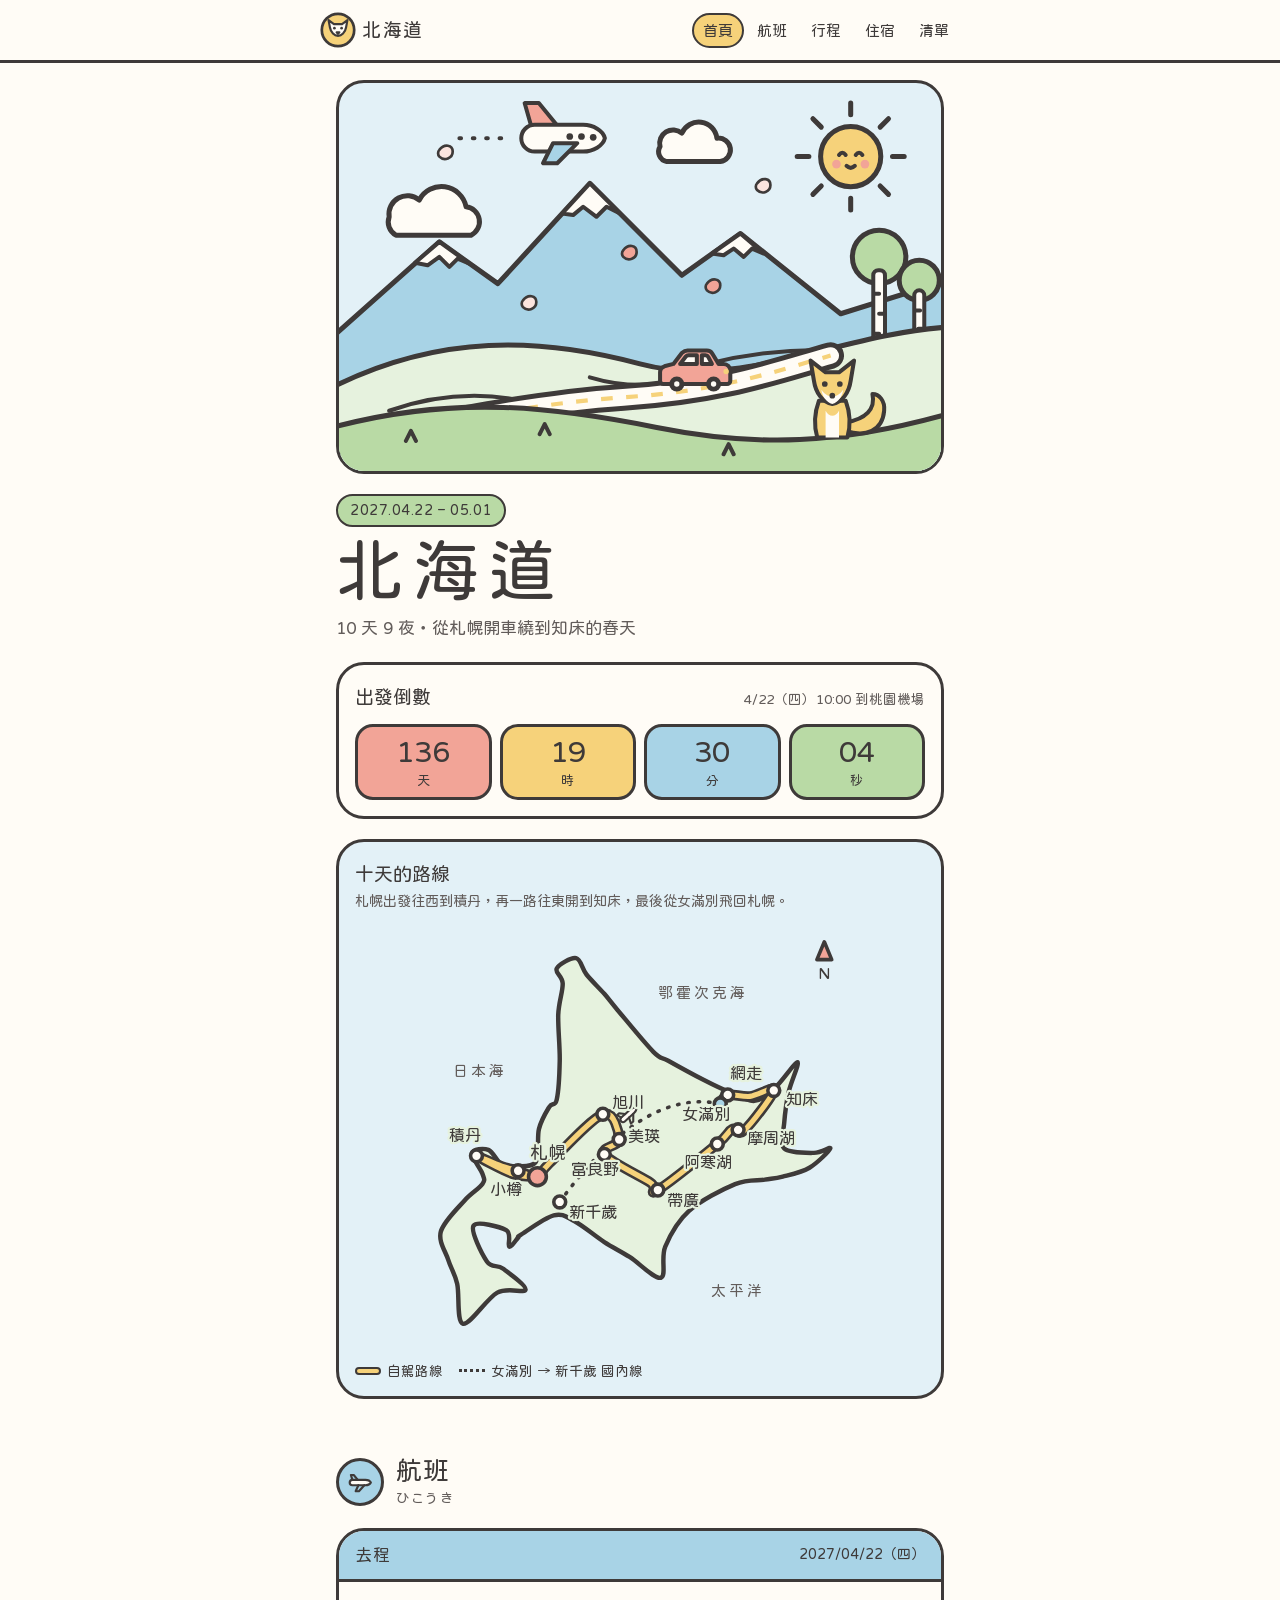
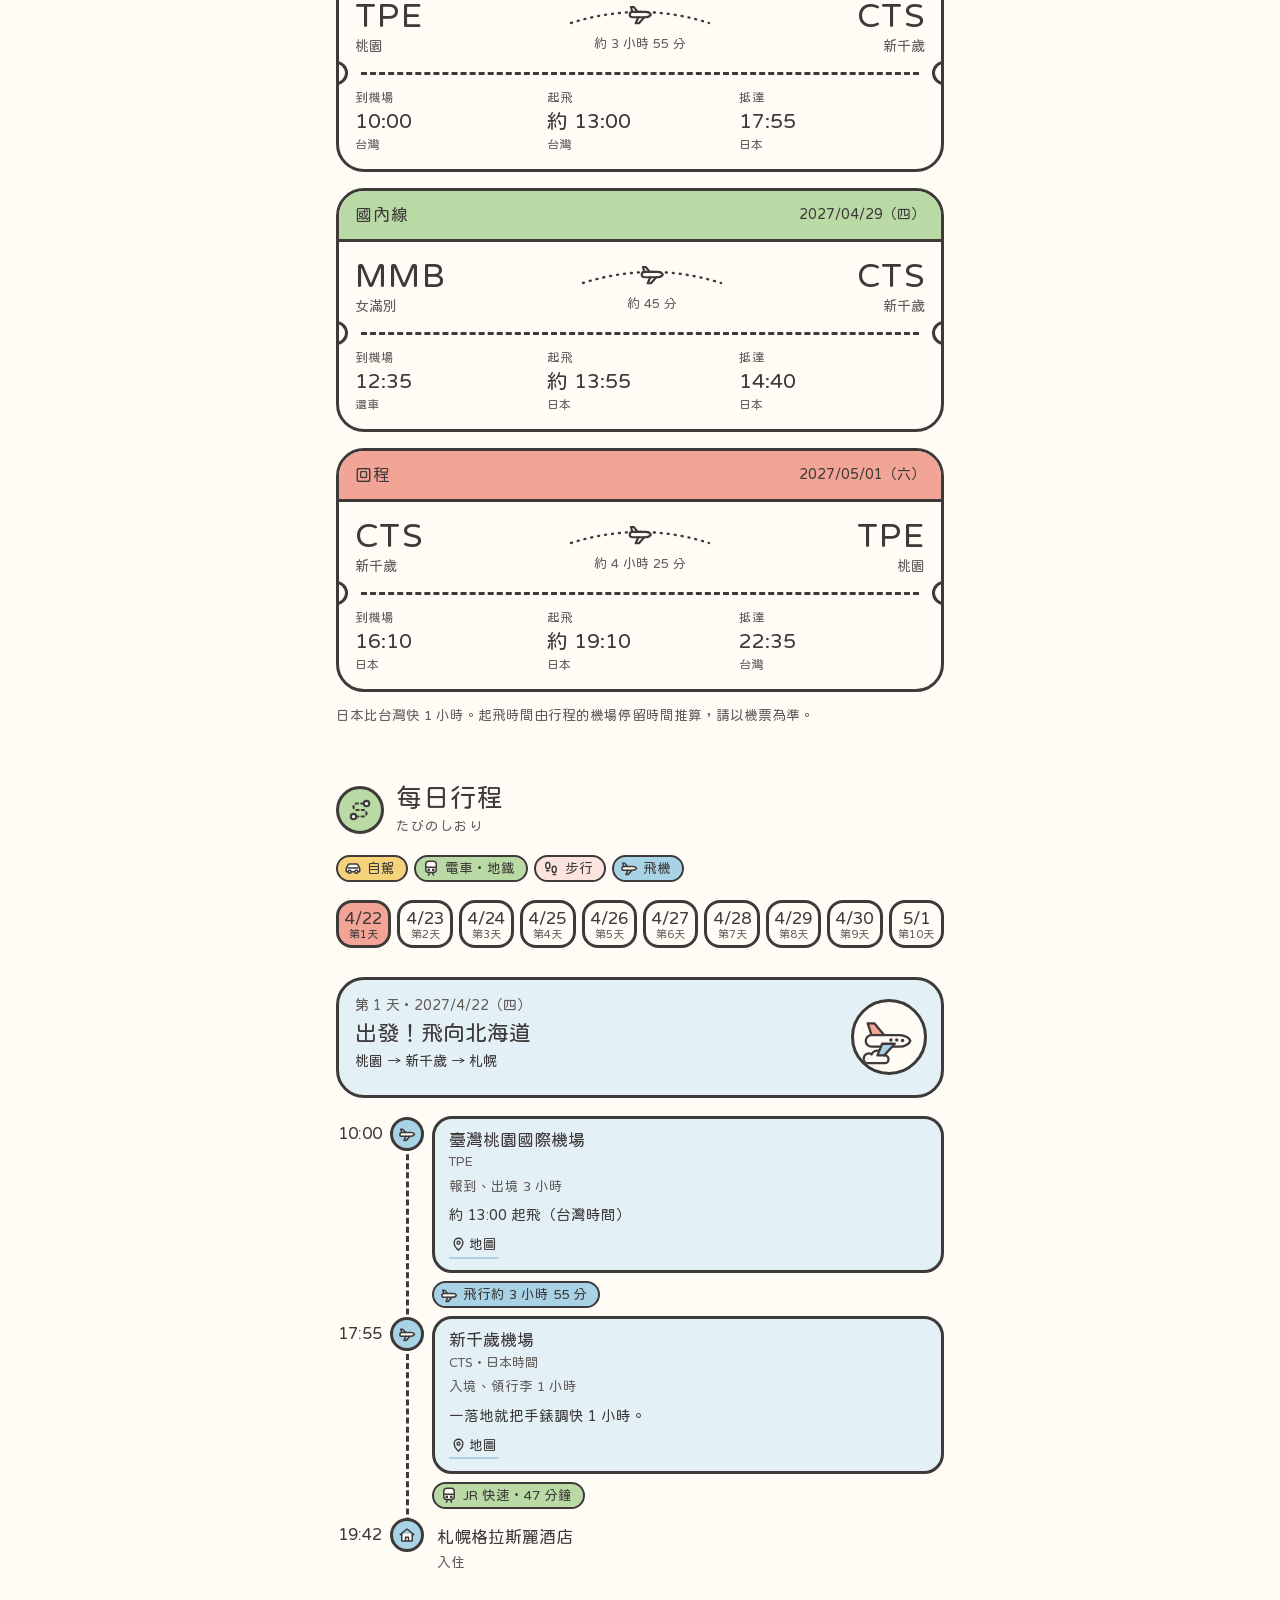
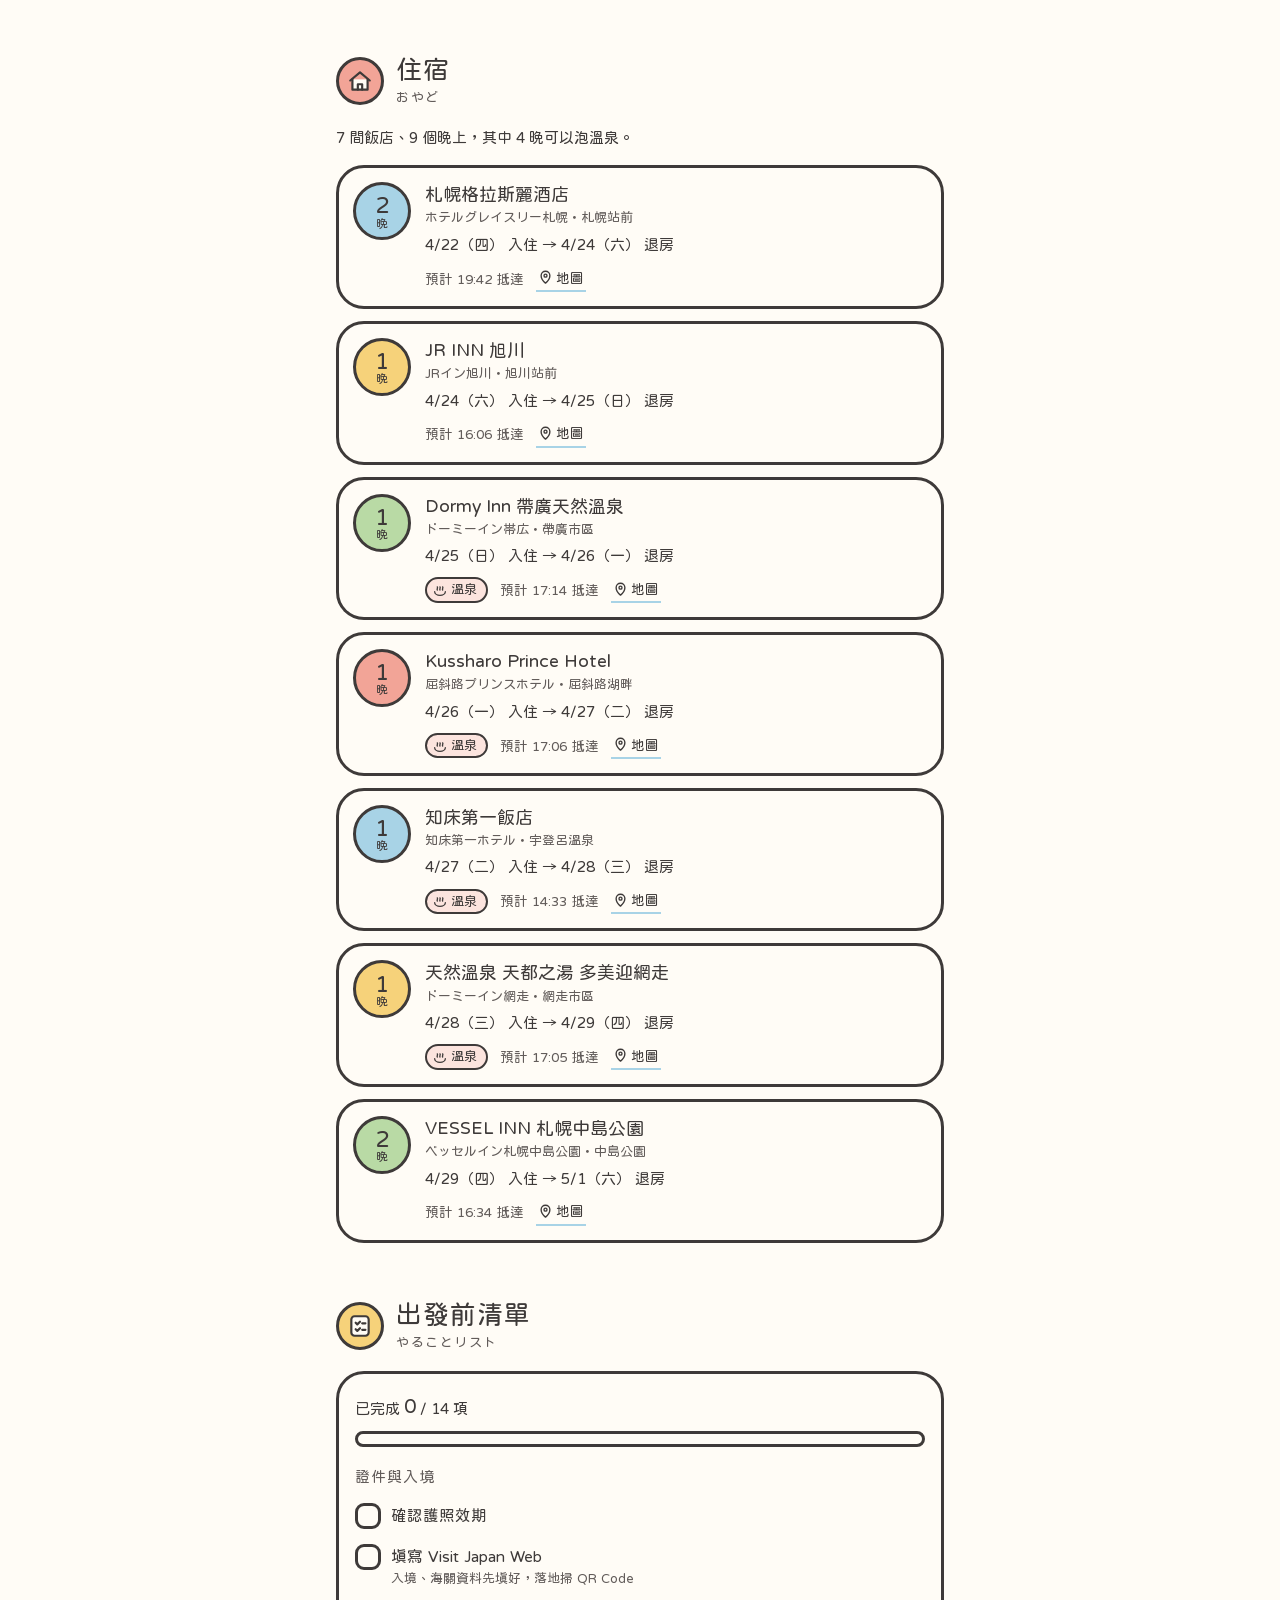
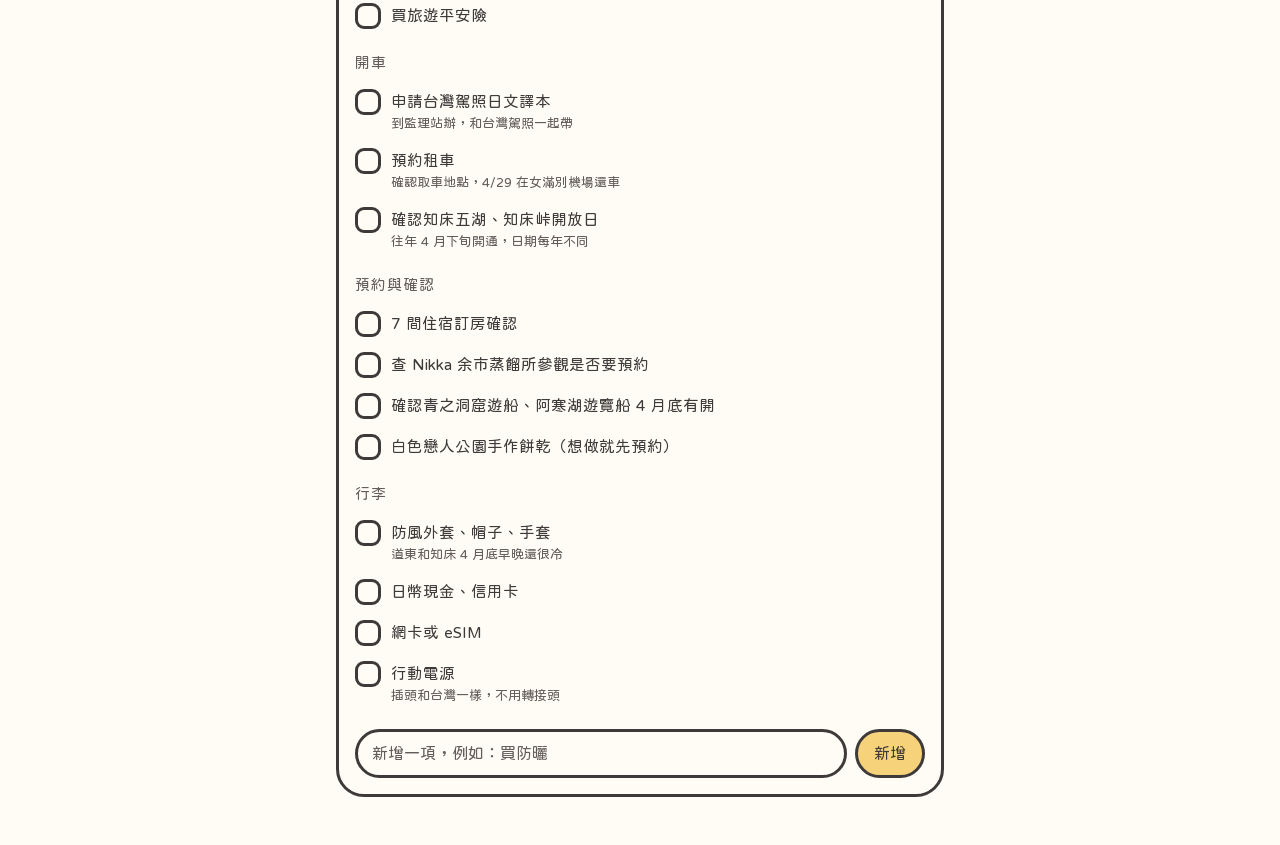
==== commit 16a8e160: "refactor: remove footer and motion toggle" ====
--- a/hokkaido.html
+++ b/hokkaido.html
@@ -802,15 +802,6 @@
           </form>
         </div>
       </section>
-
-      <footer class="foot">
-        <button type="button" id="motionBtn" aria-pressed="false">
-          動畫：開
-        </button>
-        <p id="motionNote">
-          交通方式依路線推測，出發前請再確認。勾選的清單只存在這台裝置的瀏覽器裡。
-        </p>
-      </footer>
     </main>
 
     <script src="js/main.js"></script>
--- a/css/style.css
+++ b/css/style.css
@@ -1119,30 +1119,6 @@
   border: 2.5px dashed var(--ink);
 }
 
-/* ---------- 頁尾 ---------- */
-.foot {
-  display: flex;
-  flex-direction: column;
-  align-items: flex-start;
-  gap: 8px;
-  font-size: 13.5px;
-  color: var(--ink-soft);
-  border-top: var(--line) dashed var(--ink);
-  padding-top: 20px;
-}
-.foot button {
-  border: 2.5px solid var(--ink);
-  border-radius: 999px;
-  background: var(--paper);
-  color: var(--ink);
-  padding: 5px 14px;
-  cursor: pointer;
-  font-size: 14px;
-}
-.foot button[aria-pressed="true"] {
-  background: var(--wakatake);
-}
-
 /* ---------- 插圖動畫 ---------- */
 .a-drift {
   animation: drift 9s ease-in-out infinite alternate;
@@ -1385,7 +1361,7 @@
   }
 }
 
-/* 減少動態效果：系統設定或頁面開關 */
+/* 減少動態效果：依系統設定 */
 @media (prefers-reduced-motion: reduce) {
   *,
   *::before,
@@ -1397,12 +1373,3 @@
     scroll-behavior: auto;
   }
 }
-html[data-motion="off"] *,
-html[data-motion="off"] *::before,
-html[data-motion="off"] *::after {
-  animation: none !important;
-  transition: none !important;
-}
-html[data-motion="off"] {
-  scroll-behavior: auto;
-}
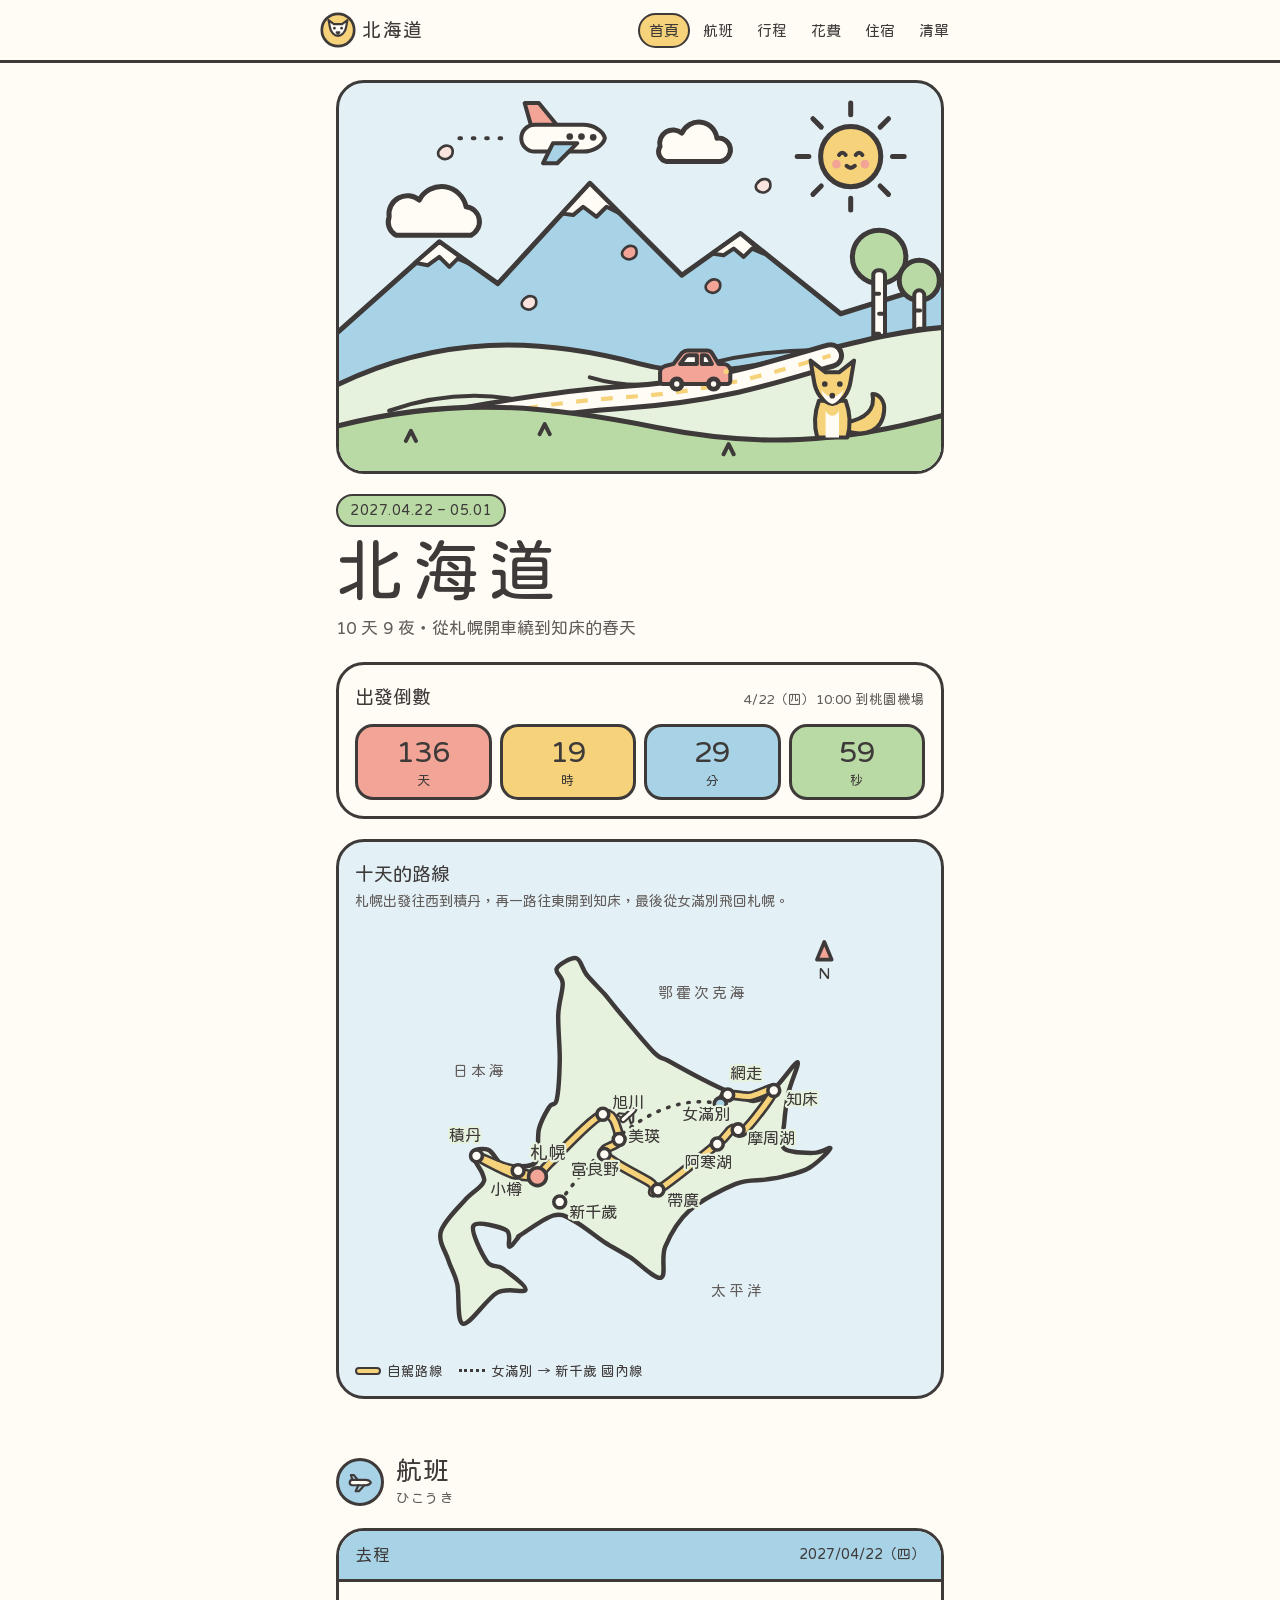
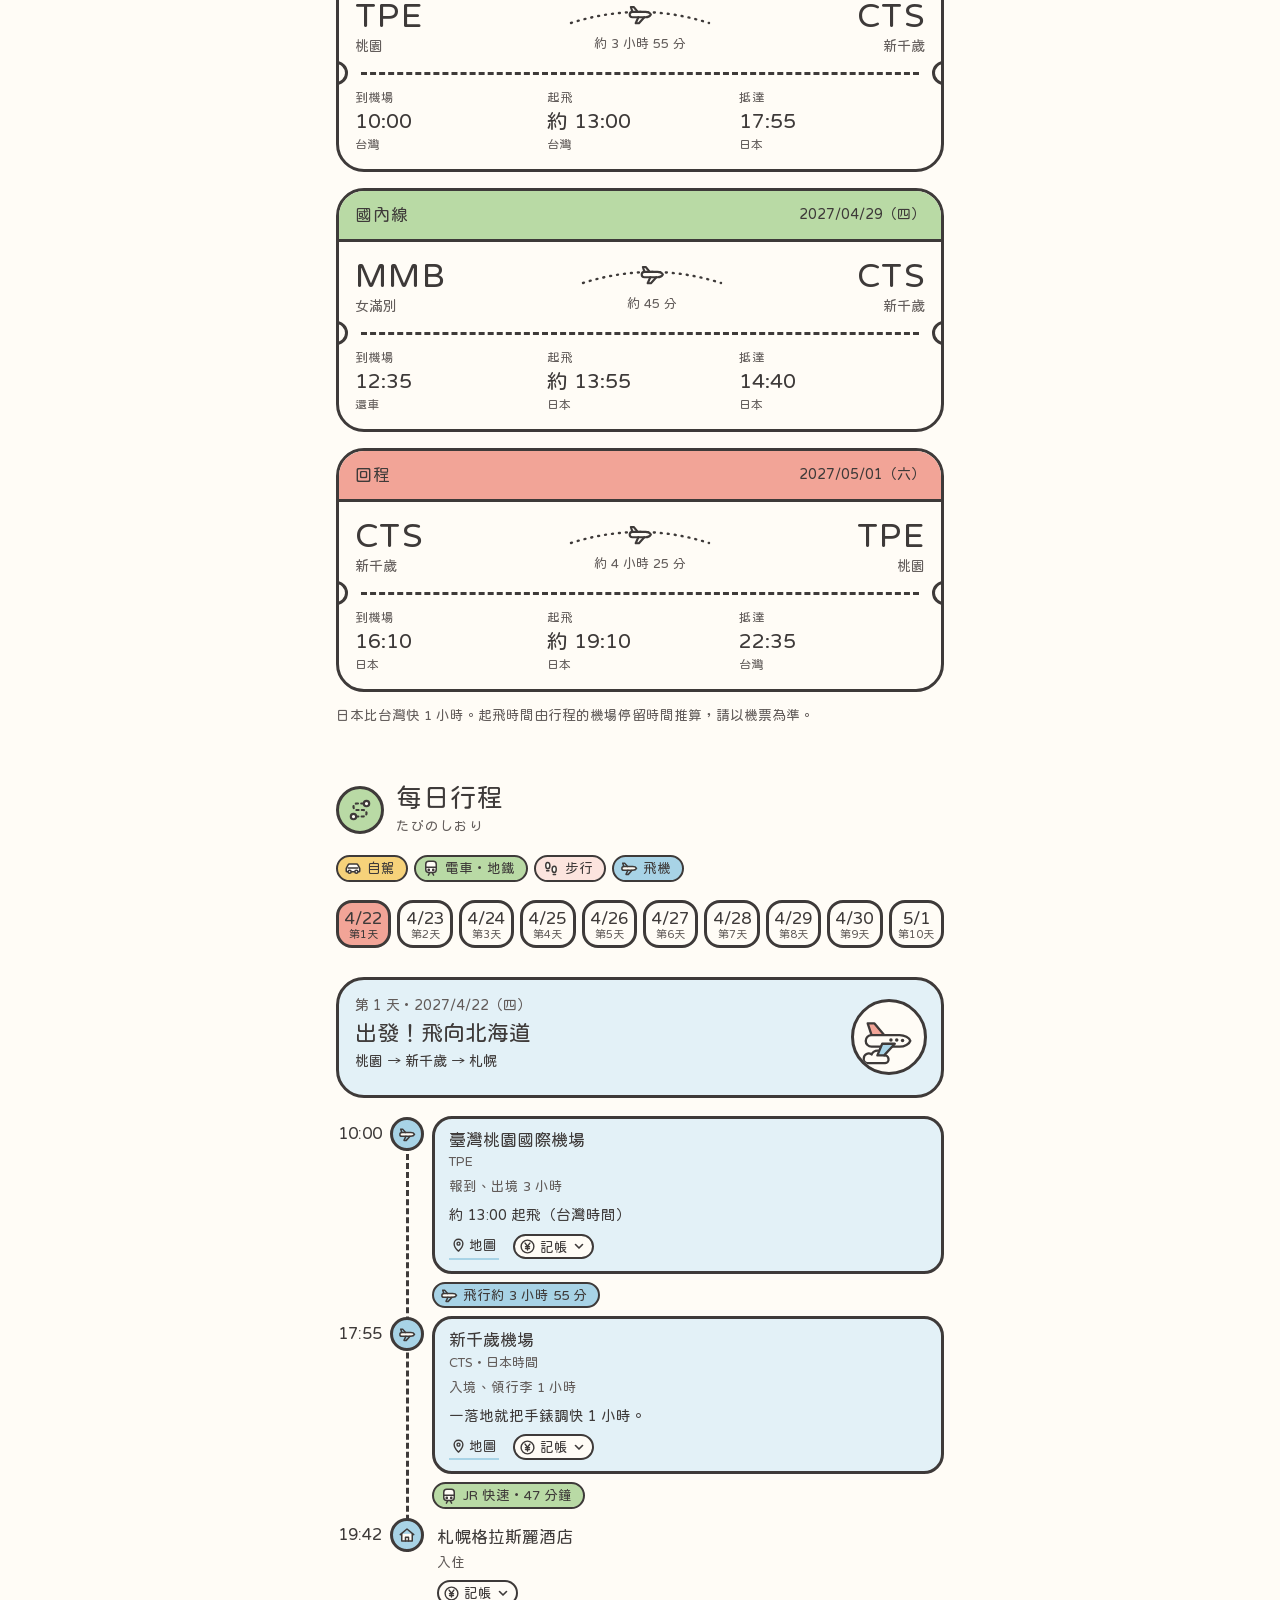
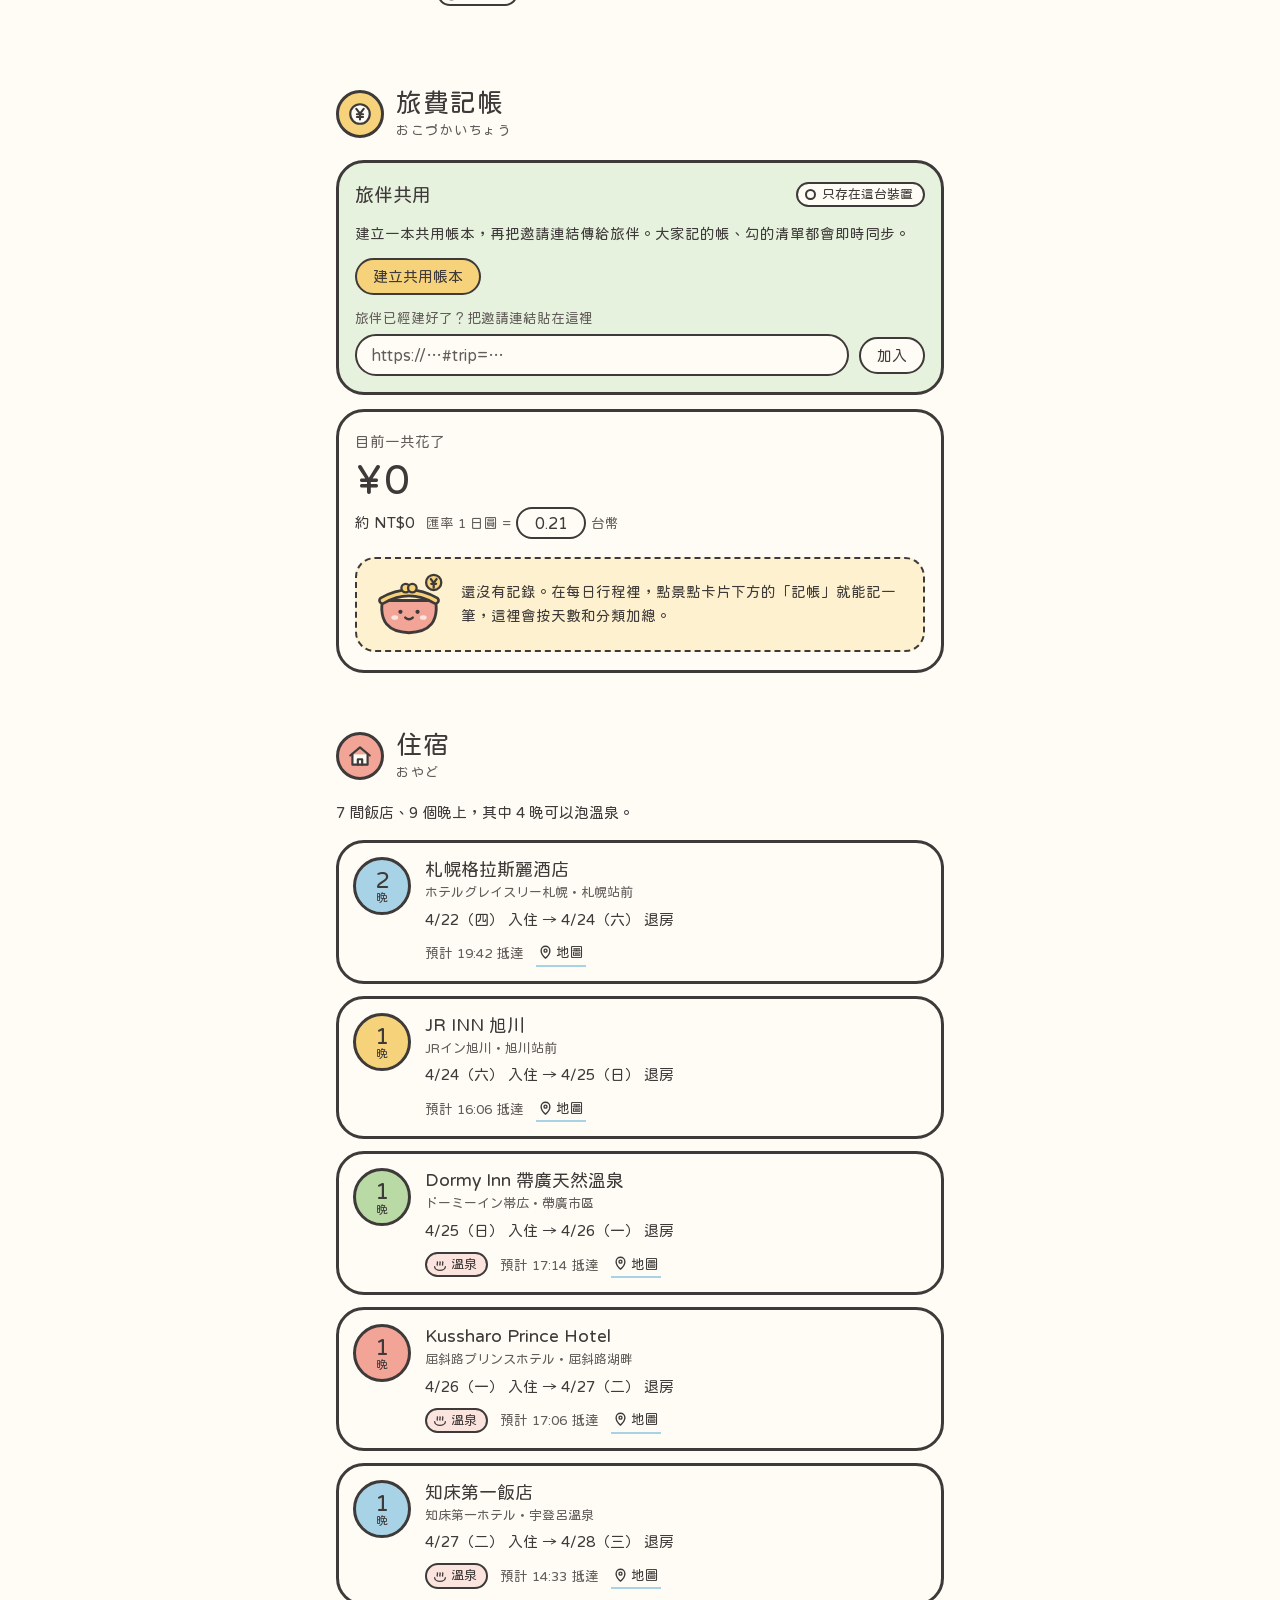
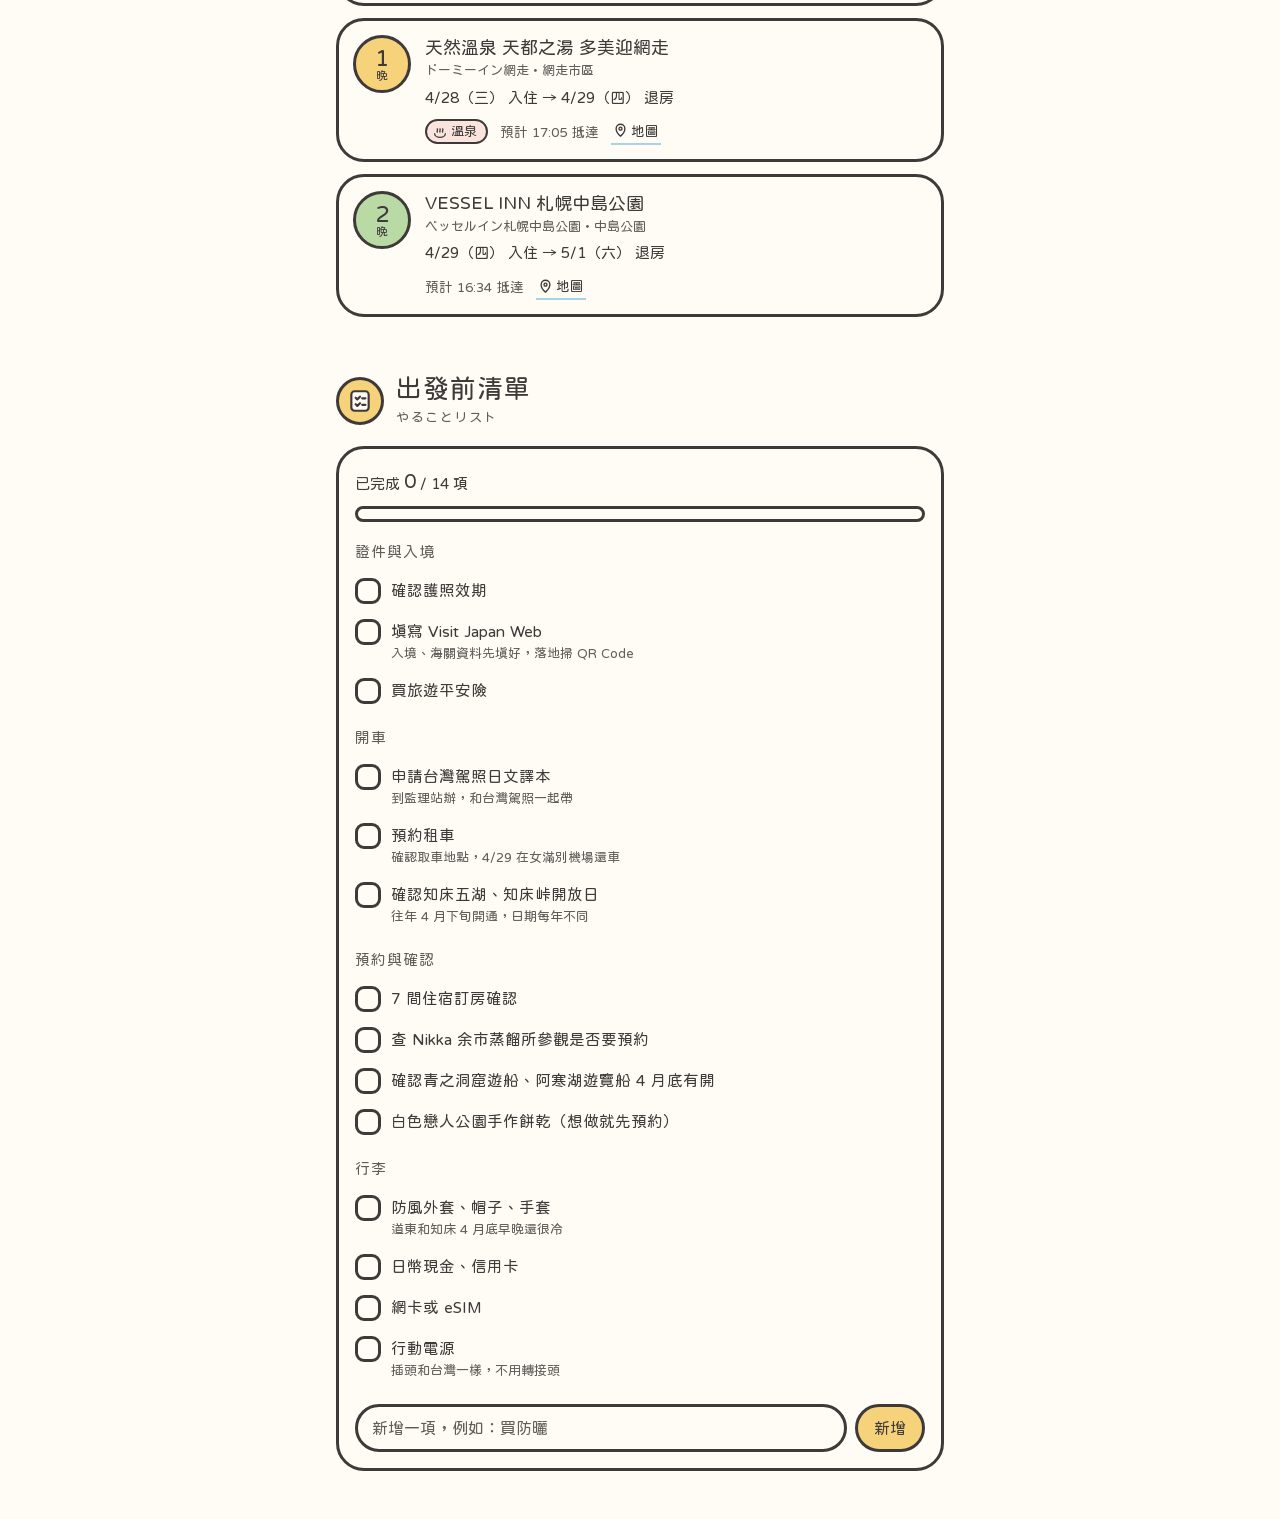
==== commit a24b7c4b: "feat: add expense ledger and shared trip sync" ====
--- a/hokkaido.html
+++ b/hokkaido.html
@@ -11,6 +11,7 @@
       name="description"
       content="2027/04/22 – 05/01 北海道 10 天 9 夜自駕行程"
     />
+    <meta name="theme-color" content="#FFFCF6" />
     <link rel="preconnect" href="https://fonts.googleapis.com" />
     <link rel="preconnect" href="https://fonts.gstatic.com" crossorigin />
     <link
@@ -198,6 +199,39 @@
             <path d="M8 9l1.5 1.5L12 8M8 15l1.5 1.5L12 14M14 9.5h3M14 15.5h3" />
           </g>
         </symbol>
+        <symbol id="i-coin" viewBox="0 0 24 24">
+          <g
+            fill="none"
+            stroke="currentColor"
+            stroke-width="2"
+            stroke-linecap="round"
+            stroke-linejoin="round"
+          >
+            <circle cx="12" cy="12" r="9" fill="#FFFCF6" />
+            <path
+              d="M8.6 7.2L12 11.6l3.4-4.4M12 11.6V17M9.2 12.2h5.6M9.2 14.8h5.6"
+            />
+          </g>
+        </symbol>
+        <symbol id="i-chev" viewBox="0 0 24 24">
+          <path
+            d="M6 9.5l6 6 6-6"
+            fill="none"
+            stroke="currentColor"
+            stroke-width="2.8"
+            stroke-linecap="round"
+            stroke-linejoin="round"
+          />
+        </symbol>
+        <symbol id="i-x" viewBox="0 0 24 24">
+          <path
+            d="M6.5 6.5l11 11M17.5 6.5l-11 11"
+            fill="none"
+            stroke="currentColor"
+            stroke-width="3"
+            stroke-linecap="round"
+          />
+        </symbol>
         <symbol id="i-route" viewBox="0 0 24 24">
           <g
             fill="none"
@@ -242,6 +276,7 @@
           <a href="#home" class="on">首頁</a>
           <a href="#flights">航班</a>
           <a href="#days">行程</a>
+          <a href="#money">花費</a>
           <a href="#stay">住宿</a>
           <a href="#todo">清單</a>
         </nav>
@@ -754,6 +789,233 @@
         <div class="panel" id="panel" role="tabpanel" tabindex="-1"></div>
       </section>
 
+      <!-- 旅費記帳 -->
+      <section id="money" aria-labelledby="h-money">
+        <div class="sec-head">
+          <span class="sec-ico" style="--c: var(--yamabuki)"
+            ><svg aria-hidden="true"><use href="#i-coin" /></svg
+          ></span>
+          <div>
+            <h2 id="h-money">旅費記帳</h2>
+            <small>おこづかいちょう</small>
+          </div>
+        </div>
+        <div class="money-wrap">
+          <div class="card share" id="share">
+            <div class="share-head">
+              <h3>旅伴共用</h3>
+              <span class="sync" data-sync data-state="local"
+                ><i aria-hidden="true"></i><span>只存在這台裝置</span></span
+              >
+            </div>
+            <p class="sh-detail" id="shDetail" hidden></p>
+
+            <div id="shNoCfg" hidden>
+              <p>
+                記帳和清單現在只存在這台裝置。要和旅伴共用，請照 README.md
+                的步驟設定 Firebase，並把網站放上 GitHub Pages。
+              </p>
+            </div>
+
+            <div class="sh-col" id="shJoin" hidden>
+              <p>
+                建立一本共用帳本，再把邀請連結傳給旅伴。大家記的帳、勾的清單都會即時同步。
+              </p>
+              <div class="sh-row">
+                <button type="button" class="btn pri" id="shCreate">
+                  建立共用帳本
+                </button>
+              </div>
+              <form class="sh-field" id="shJoinForm" novalidate>
+                <label for="shCode">旅伴已經建好了？把邀請連結貼在這裡</label>
+                <div class="sh-row">
+                  <input
+                    class="sh-input"
+                    id="shCode"
+                    type="text"
+                    autocomplete="off"
+                    placeholder="https://…#trip=…"
+                  /><button type="submit" class="btn">加入</button>
+                </div>
+                <p class="sh-err" id="shJoinErr" hidden>
+                  看不懂這個連結，請貼上旅伴傳來的完整邀請連結。
+                </p>
+              </form>
+            </div>
+
+            <div class="sh-col" id="shOn" hidden>
+              <div class="sh-field">
+                <label for="myName">你的名字（會標在你記的帳上）</label>
+                <input
+                  class="sh-input"
+                  id="myName"
+                  type="text"
+                  maxlength="12"
+                  autocomplete="nickname"
+                  placeholder="例如：小美"
+                />
+              </div>
+              <div class="sh-row">
+                <button type="button" class="btn pri" id="shInvite">
+                  複製邀請連結
+                </button>
+                <p class="hint" id="shInviteMsg" role="status"></p>
+              </div>
+              <label class="sr" for="shLink">邀請連結</label>
+              <input class="sh-input" id="shLink" type="text" readonly hidden />
+              <p class="hint">
+                拿到連結的人都能看到和修改這本帳，只傳給一起去的旅伴。
+              </p>
+              <div class="sh-box" id="shMigrate" hidden>
+                <p>這台裝置還有 <span id="shMigN"></span> 沒放進共用帳本。</p>
+                <div class="sh-row">
+                  <button type="button" class="btn pri sm" id="shMigYes">
+                    加進共用帳本</button
+                  ><button type="button" class="btn sm" id="shMigNo">
+                    不用了
+                  </button>
+                </div>
+              </div>
+              <div class="sh-row">
+                <button type="button" class="btn sm" id="shLeave">
+                  離開這本共用帳本
+                </button>
+              </div>
+              <div class="sh-box" id="shLeaveAsk" hidden>
+                <p>
+                  離開後這台裝置會改回只存本機。共用帳本裡的資料不會被刪除，之後用邀請連結可以再加入。
+                </p>
+                <div class="sh-row">
+                  <button type="button" class="btn sm" id="shLeaveYes">
+                    確定離開</button
+                  ><button type="button" class="btn pri sm" id="shLeaveNo">
+                    取消
+                  </button>
+                </div>
+              </div>
+            </div>
+          </div>
+          <div class="card money">
+            <div class="m-total">
+              <p class="m-lab">目前一共花了<span id="mCount"></span></p>
+              <p class="m-big" id="mTotal">¥0</p>
+              <p class="m-twd">
+                <span>約 <span id="mTwd">NT$0</span></span
+                ><span class="m-rate"
+                  ><label for="rate">匯率 1 日圓 =</label
+                  ><input
+                    id="rate"
+                    type="text"
+                    inputmode="decimal"
+                    autocomplete="off"
+                    value="0.21"
+                  /><span>台幣</span></span
+                >
+              </p>
+            </div>
+            <div class="m-empty" id="mEmpty">
+              <svg viewBox="0 0 80 70" aria-hidden="true">
+                <g class="a-hop">
+                  <circle
+                    cx="66"
+                    cy="12"
+                    r="8"
+                    fill="var(--yamabuki)"
+                    class="k2"
+                  />
+                  <path
+                    d="M63 8.5l3 4 3-4M66 12.5v5M63.5 13.5h5"
+                    fill="none"
+                    class="k2"
+                    stroke-width="1.8"
+                  />
+                </g>
+                <path
+                  d="M12 31Q7 64 40 65Q73 64 68 31Z"
+                  fill="var(--coral)"
+                  class="k"
+                />
+                <path
+                  d="M12 31Q40 15 68 31"
+                  fill="none"
+                  stroke="var(--ink)"
+                  stroke-width="9"
+                  stroke-linecap="round"
+                />
+                <path
+                  d="M12 31Q40 15 68 31"
+                  fill="none"
+                  stroke="var(--yamabuki)"
+                  stroke-width="3.5"
+                  stroke-linecap="round"
+                />
+                <circle
+                  cx="36.5"
+                  cy="18"
+                  r="4.5"
+                  fill="var(--yamabuki)"
+                  class="k2"
+                />
+                <circle
+                  cx="43.5"
+                  cy="18"
+                  r="4.5"
+                  fill="var(--yamabuki)"
+                  class="k2"
+                />
+                <g class="a-eyes">
+                  <circle cx="31" cy="43" r="2.2" fill="var(--ink)" />
+                  <circle cx="49" cy="43" r="2.2" fill="var(--ink)" />
+                </g>
+                <ellipse
+                  cx="25"
+                  cy="49"
+                  rx="3.6"
+                  ry="2.4"
+                  fill="var(--coral-pale)"
+                />
+                <ellipse
+                  cx="55"
+                  cy="49"
+                  rx="3.6"
+                  ry="2.4"
+                  fill="var(--coral-pale)"
+                />
+                <path
+                  d="M36 49q4 3.6 8 0"
+                  fill="none"
+                  class="k2"
+                  stroke-width="2.2"
+                />
+              </svg>
+              <p>
+                還沒有記錄。在每日行程裡，點景點卡片下方的「記帳」就能記一筆，這裡會按天數和分類加總。
+              </p>
+            </div>
+            <div class="m-body" id="mBody" hidden>
+              <div>
+                <h3>分類</h3>
+                <div class="m-stack" id="mStack" aria-hidden="true"></div>
+                <ul class="m-cats" id="mCats"></ul>
+              </div>
+              <div>
+                <h3>每天花多少</h3>
+                <ul class="m-days" id="mDays"></ul>
+              </div>
+              <div class="m-actions">
+                <button type="button" id="mCopy">複製全部明細</button>
+                <p id="mCopyMsg" role="status"></p>
+              </div>
+              <label class="sr" for="mCopyText">記帳明細</label>
+              <textarea id="mCopyText" readonly hidden></textarea>
+            </div>
+            <p class="m-warn" id="mWarn" hidden>
+              這個瀏覽器沒辦法在本機存資料（可能開了無痕模式），關掉頁面後，記錄和加入的共用帳本都要重來。
+            </p>
+          </div>
+        </div>
+      </section>
+
       <!-- 住宿 -->
       <section id="stay" aria-labelledby="h-stay">
         <div class="sec-head">
@@ -786,6 +1048,11 @@
             <div class="bar" aria-hidden="true">
               <i id="tBar" class="zero"></i>
             </div>
+            <p class="todo-sync" id="todoSync" hidden>
+              <span class="sync" data-sync data-state="local"
+                ><i aria-hidden="true"></i><span>只存在這台裝置</span></span
+              >清單和旅伴共用中
+            </p>
           </div>
           <p class="all-done" id="allDone" hidden>全部準備好了，北海道等你！</p>
           <div id="todoGroups"></div>
@@ -804,6 +1071,15 @@
       </section>
     </main>
 
+    <div class="toast" id="toast" hidden>
+      <div class="toast-in" role="status">
+        <span id="toastMsg"></span
+        ><button type="button" id="toastUndo">復原</button>
+      </div>
+    </div>
+
+    <!-- 共用資料庫設定（Firebase），照 README.md 填好 -->
+    <script src="js/config.js"></script>
     <script src="js/main.js"></script>
   </body>
 </html>
--- a/css/style.css
+++ b/css/style.css
@@ -168,6 +168,12 @@
     display: none;
   }
 }
+@media (max-width: 389px) {
+  .nav a {
+    padding: 8px 6px;
+    font-size: 14.5px;
+  }
+}
 
 /* ---------- 共用 ---------- */
 .wrap {
@@ -795,7 +801,226 @@
   margin-top: 6px;
 }
 .t-foot {
-  margin-top: 6px;
+  margin-top: 7px;
+  display: flex;
+  flex-wrap: wrap;
+  align-items: center;
+  gap: 6px 14px;
+}
+
+/* 景點記帳 */
+.lg-toggle {
+  display: inline-flex;
+  align-items: center;
+  gap: 4px;
+  font-size: 13.5px;
+  line-height: 1.45;
+  padding: 1px 6px 1px 4px;
+  border: 2.5px solid var(--ink);
+  border-radius: 999px;
+  background: var(--paper);
+  cursor: pointer;
+  font-variant-numeric: tabular-nums;
+}
+.lg-toggle svg {
+  width: 17px;
+  height: 17px;
+  flex: none;
+}
+.lg-toggle .chev {
+  width: 14px;
+  height: 14px;
+  transition: transform 0.25s;
+}
+.lg-toggle[aria-expanded="true"] .chev {
+  transform: rotate(180deg);
+}
+.lg-toggle.has {
+  background: var(--yamabuki);
+}
+.ledger {
+  margin-top: 10px;
+  padding-top: 10px;
+  border-top: 2.5px dashed var(--ink);
+  display: flex;
+  flex-direction: column;
+  gap: 10px;
+}
+.ledger.pop {
+  animation: pop 0.4s cubic-bezier(0.3, 0.7, 0.35, 1.25);
+}
+.lg-list {
+  list-style: none;
+  margin: 0;
+  padding: 0;
+  display: flex;
+  flex-direction: column;
+  gap: 6px;
+}
+.lg-item {
+  display: grid;
+  grid-template-columns: auto minmax(0, 1fr) auto auto;
+  align-items: center;
+  gap: 8px;
+  font-size: 15px;
+}
+.lg-item.new {
+  animation: pop 0.45s cubic-bezier(0.3, 0.7, 0.35, 1.3);
+}
+.lg-item b {
+  font-weight: 400;
+  font-variant-numeric: tabular-nums;
+}
+.lg-n {
+  font-size: 13.5px;
+  color: var(--ink-soft);
+  overflow-wrap: anywhere;
+  line-height: 1.4;
+}
+.lg-cat {
+  flex: none;
+  display: inline-block;
+  font-size: 12.5px;
+  line-height: 1.5;
+  padding: 0 8px;
+  border: 2px solid var(--ink);
+  border-radius: 999px;
+  background: var(--cc);
+  white-space: nowrap;
+}
+.lg-del {
+  width: 28px;
+  height: 28px;
+  padding: 0;
+  border: 2px solid var(--ink);
+  border-radius: 50%;
+  background: var(--paper);
+  display: grid;
+  place-items: center;
+  cursor: pointer;
+}
+.lg-del svg {
+  width: 14px;
+  height: 14px;
+}
+.lg-sub {
+  display: flex;
+  justify-content: space-between;
+  margin-right: 36px;
+  padding-top: 5px;
+  border-top: 2px solid var(--ink);
+  font-size: 14.5px;
+}
+.lg-sub b {
+  font-weight: 400;
+  font-variant-numeric: tabular-nums;
+}
+.lg-empty {
+  font-size: 13.5px;
+  color: var(--ink-soft);
+}
+.lg-form {
+  display: flex;
+  flex-direction: column;
+  gap: 8px;
+}
+.lg-amt {
+  display: flex;
+  align-items: center;
+  gap: 2px;
+  padding: 0 6px 0 14px;
+  border: var(--line) solid var(--ink);
+  border-radius: 999px;
+  background: var(--paper);
+}
+.lg-amt:focus-within {
+  outline: 3px dashed var(--ink);
+  outline-offset: 2px;
+}
+.lg-amt .yen {
+  font-size: 19px;
+}
+.lg-amt input {
+  flex: 1;
+  min-width: 0;
+  border: 0;
+  background: transparent;
+  color: var(--ink);
+  outline: none;
+  font: inherit;
+  font-size: 19px;
+  padding: 5px 4px;
+  font-variant-numeric: tabular-nums;
+}
+.lg-amt input::placeholder,
+.lg-note::placeholder {
+  color: var(--ink-soft);
+}
+.lg-cats {
+  position: relative;
+  border: 0;
+  margin: 0;
+  padding: 0;
+  min-width: 0;
+  display: flex;
+  flex-wrap: wrap;
+  gap: 6px;
+}
+.lg-cats input {
+  position: absolute;
+  opacity: 0;
+  width: 1px;
+  height: 1px;
+  margin: 0;
+  pointer-events: none;
+}
+.lg-cats label {
+  font-size: 13.5px;
+  line-height: 1.45;
+  padding: 2px 10px;
+  cursor: pointer;
+  border: 2.5px solid var(--ink);
+  border-radius: 999px;
+  background: var(--paper);
+}
+.lg-cats input:checked + label {
+  background: var(--cc);
+}
+.lg-cats input:checked + label::before {
+  content: "✓ ";
+}
+.lg-cats input:focus-visible + label {
+  outline: 3px dashed var(--ink);
+  outline-offset: 2px;
+}
+.lg-row {
+  display: flex;
+  gap: 8px;
+}
+.lg-note {
+  flex: 1;
+  min-width: 0;
+  font: inherit;
+  font-size: 16px;
+  color: var(--ink);
+  background: var(--paper);
+  border: 2.5px solid var(--ink);
+  border-radius: 999px;
+  padding: 5px 14px;
+}
+.lg-add {
+  flex: none;
+  border: var(--line) solid var(--ink);
+  border-radius: 999px;
+  background: var(--yamabuki);
+  padding: 5px 14px;
+  cursor: pointer;
+}
+.lg-err {
+  font-size: 13.5px;
+  padding: 2px 12px;
+  border-radius: 12px;
+  background: var(--coral-pale);
 }
 .must {
   flex: none;
@@ -890,6 +1115,444 @@
   100% {
     transform: rotate(-6deg) scale(1);
   }
+}
+
+.pill svg {
+  width: 15px;
+  height: 15px;
+}
+.pill-cost {
+  background: var(--yamabuki);
+  font-variant-numeric: tabular-nums;
+}
+
+/* ---------- 旅費記帳 ---------- */
+.money {
+  padding: 18px 16px;
+  display: flex;
+  flex-direction: column;
+  gap: 18px;
+}
+.m-total {
+  display: flex;
+  flex-direction: column;
+  gap: 2px;
+}
+.m-lab {
+  font-size: 14.5px;
+  color: var(--ink-soft);
+}
+.m-big {
+  font-size: 42px;
+  line-height: 1.15;
+  font-variant-numeric: tabular-nums;
+  letter-spacing: 0.02em;
+}
+.m-twd {
+  font-size: 15px;
+  display: flex;
+  flex-wrap: wrap;
+  align-items: center;
+  gap: 4px 12px;
+  font-variant-numeric: tabular-nums;
+}
+.m-rate {
+  display: inline-flex;
+  align-items: center;
+  gap: 5px;
+  font-size: 13.5px;
+  color: var(--ink-soft);
+}
+.m-rate input {
+  width: 4.4em;
+  font: inherit;
+  font-size: 16px;
+  text-align: center;
+  color: var(--ink);
+  background: var(--paper);
+  border: 2.5px solid var(--ink);
+  border-radius: 999px;
+  padding: 1px 6px;
+}
+.m-empty {
+  display: flex;
+  align-items: center;
+  gap: 14px;
+  padding: 12px 14px;
+  border: 2.5px dashed var(--ink);
+  border-radius: 20px;
+  background: var(--yamabuki-pale);
+}
+.m-empty svg {
+  width: 76px;
+  height: auto;
+  flex: none;
+  overflow: visible;
+}
+.m-empty p {
+  font-size: 14.5px;
+  min-width: 0;
+}
+.m-body {
+  display: flex;
+  flex-direction: column;
+  gap: 20px;
+}
+.m-body h3 {
+  font-size: 15px;
+  color: var(--ink-soft);
+  letter-spacing: 0.06em;
+  margin-bottom: 8px;
+}
+.m-stack {
+  display: flex;
+  height: 24px;
+  border: var(--line) solid var(--ink);
+  border-radius: 999px;
+  overflow: hidden;
+  background: var(--paper);
+}
+.m-stack i {
+  display: block;
+  height: 100%;
+  background: var(--cc);
+  transition: width 0.35s;
+}
+.m-stack i + i {
+  border-left: var(--line) solid var(--ink);
+}
+.m-cats {
+  list-style: none;
+  margin: 10px 0 0;
+  padding: 0;
+  display: grid;
+  grid-template-columns: minmax(0, 1fr);
+  gap: 6px 18px;
+}
+@media (min-width: 480px) {
+  .m-cats {
+    grid-template-columns: repeat(2, minmax(0, 1fr));
+  }
+}
+.m-cats li {
+  display: flex;
+  align-items: center;
+  gap: 8px;
+  font-size: 15px;
+  font-variant-numeric: tabular-nums;
+}
+.m-cats b {
+  font-weight: 400;
+  margin-left: auto;
+}
+.m-cats small {
+  width: 3.2em;
+  text-align: right;
+  font-size: 12.5px;
+  color: var(--ink-soft);
+}
+.m-days {
+  list-style: none;
+  margin: 0;
+  padding: 0;
+  display: flex;
+  flex-direction: column;
+  gap: 2px;
+}
+.m-days button {
+  width: 100%;
+  display: grid;
+  grid-template-columns: 5.4em minmax(0, 1fr) 6.4em;
+  align-items: center;
+  gap: 10px;
+  padding: 4px 2px;
+  border: 0;
+  border-radius: 10px;
+  background: none;
+  cursor: pointer;
+  text-align: left;
+  font-size: 14.5px;
+}
+.m-days .lab {
+  font-variant-numeric: tabular-nums;
+  white-space: nowrap;
+}
+.m-days .lab small {
+  font-size: 12px;
+  color: var(--ink-soft);
+}
+.m-days .track {
+  height: 16px;
+  border: 2.5px solid var(--ink);
+  border-radius: 999px;
+  background: var(--mizu-pale);
+  overflow: hidden;
+}
+.m-days .track i {
+  display: block;
+  height: 100%;
+  background: var(--coral);
+  border-right: 2.5px solid var(--ink);
+  transition: width 0.35s cubic-bezier(0.3, 1.4, 0.5, 1);
+}
+.m-days .track i.zero {
+  border-right-width: 0;
+}
+.m-days .amt {
+  text-align: right;
+  font-variant-numeric: tabular-nums;
+}
+.m-days .amt.none {
+  color: var(--ink-soft);
+}
+.m-actions {
+  display: flex;
+  flex-wrap: wrap;
+  align-items: center;
+  gap: 8px 12px;
+}
+.m-actions button {
+  border: 2.5px solid var(--ink);
+  border-radius: 999px;
+  background: var(--mizu);
+  padding: 5px 16px;
+  cursor: pointer;
+}
+.m-actions p {
+  font-size: 13.5px;
+  color: var(--ink-soft);
+}
+.m-body textarea {
+  width: 100%;
+  min-height: 9em;
+  font: inherit;
+  font-size: 14px;
+  line-height: 1.6;
+  color: var(--ink);
+  background: var(--paper);
+  border: 2.5px solid var(--ink);
+  border-radius: 16px;
+  padding: 8px 12px;
+  resize: vertical;
+}
+.m-warn {
+  font-size: 13.5px;
+  padding: 8px 12px;
+  border: 2.5px dashed var(--ink);
+  border-radius: 14px;
+  background: var(--coral-pale);
+}
+
+.money-wrap {
+  display: flex;
+  flex-direction: column;
+  gap: 14px;
+}
+.lg-n small {
+  display: inline-block;
+  margin-left: 6px;
+  font-size: 11.5px;
+  line-height: 1.5;
+  padding: 0 7px;
+  border: 1.5px solid var(--ink);
+  border-radius: 999px;
+  background: var(--mizu-pale);
+  color: var(--ink);
+  vertical-align: 1px;
+}
+.lg-n small:first-child {
+  margin-left: 0;
+}
+
+/* 旅伴共用 */
+.share {
+  padding: 16px;
+  display: flex;
+  flex-direction: column;
+  gap: 12px;
+  background: var(--wakatake-pale);
+}
+.share-head {
+  display: flex;
+  flex-wrap: wrap;
+  align-items: center;
+  justify-content: space-between;
+  gap: 6px 12px;
+}
+.share-head h3 {
+  font-size: 19px;
+}
+.share p {
+  font-size: 14.5px;
+}
+.share .hint {
+  font-size: 13.5px;
+  color: var(--ink-soft);
+}
+.sh-col {
+  display: flex;
+  flex-direction: column;
+  gap: 12px;
+}
+.sh-row {
+  display: flex;
+  flex-wrap: wrap;
+  align-items: center;
+  gap: 8px 10px;
+}
+.sh-field {
+  display: flex;
+  flex-direction: column;
+  gap: 5px;
+}
+.sh-field label {
+  font-size: 13.5px;
+  color: var(--ink-soft);
+}
+.sh-input {
+  min-width: 0;
+  width: 100%;
+  font: inherit;
+  font-size: 16px;
+  color: var(--ink);
+  background: var(--paper);
+  border: 2.5px solid var(--ink);
+  border-radius: 999px;
+  padding: 6px 14px;
+}
+.sh-input::placeholder {
+  color: var(--ink-soft);
+}
+.sh-row .sh-input {
+  flex: 1 1 10em;
+  width: auto;
+}
+.btn {
+  flex: none;
+  font-size: 15px;
+  line-height: 1.4;
+  padding: 6px 16px;
+  border: 2.5px solid var(--ink);
+  border-radius: 999px;
+  background: var(--paper);
+  cursor: pointer;
+}
+.btn.pri {
+  background: var(--yamabuki);
+}
+.btn.sm {
+  font-size: 13.5px;
+  padding: 3px 12px;
+}
+.sh-detail {
+  font-size: 13.5px;
+  padding: 6px 12px;
+  border: 2px dashed var(--ink);
+  border-radius: 14px;
+  background: var(--paper);
+}
+.sh-box {
+  display: flex;
+  flex-direction: column;
+  gap: 8px;
+  padding: 10px 12px;
+  border: 2.5px dashed var(--ink);
+  border-radius: 16px;
+  background: var(--paper);
+}
+.sh-err {
+  font-size: 13.5px;
+  padding: 2px 12px;
+  border-radius: 12px;
+  background: var(--coral-pale);
+}
+.sync {
+  flex: none;
+  display: inline-flex;
+  align-items: center;
+  gap: 6px;
+  font-size: 13px;
+  line-height: 1.45;
+  color: var(--ink);
+  padding: 1px 10px 1px 7px;
+  border: 2px solid var(--ink);
+  border-radius: 999px;
+  background: var(--paper);
+}
+.sync i {
+  width: 11px;
+  height: 11px;
+  flex: none;
+  border: 2px solid var(--ink);
+  border-radius: 50%;
+  background: var(--paper);
+}
+.sync[data-state="synced"] i {
+  background: var(--wakatake);
+}
+.sync[data-state="saving"] i,
+.sync[data-state="connecting"] i {
+  background: var(--yamabuki);
+  animation: blink 1.2s steps(1) infinite;
+}
+.sync[data-state="offline"] i,
+.sync[data-state="offline-pending"] i {
+  background: var(--mizu);
+}
+.sync[data-state="error"] i,
+.sync[data-state="nosdk"] i {
+  background: var(--coral);
+}
+.todo-sync {
+  display: flex;
+  flex-wrap: wrap;
+  align-items: center;
+  gap: 6px 8px;
+  font-size: 13.5px;
+  color: var(--ink-soft);
+}
+
+/* 刪除後的復原提示 */
+.toast {
+  position: fixed;
+  z-index: 40;
+  left: 0;
+  right: 0;
+  bottom: 0;
+  display: flex;
+  justify-content: center;
+  pointer-events: none;
+  padding-left: var(--gutter-l);
+  padding-right: var(--gutter-r);
+  padding-bottom: calc(16px + env(safe-area-inset-bottom, 0px));
+}
+.toast-in {
+  pointer-events: auto;
+  width: 100%;
+  max-width: 420px;
+  display: flex;
+  align-items: center;
+  gap: 12px;
+  padding: 7px 7px 7px 18px;
+  border: var(--line) solid var(--ink);
+  border-radius: 999px;
+  background: var(--yamabuki-pale);
+  font-size: 15px;
+}
+.toast-in span {
+  flex: 1;
+  min-width: 0;
+}
+.toast-in button {
+  flex: none;
+  border: 2.5px solid var(--ink);
+  border-radius: 999px;
+  background: var(--paper);
+  padding: 4px 16px;
+  cursor: pointer;
+}
+.toast.show .toast-in {
+  animation: pop 0.45s cubic-bezier(0.3, 0.7, 0.35, 1.3);
 }
 
 /* ---------- 住宿 ---------- */
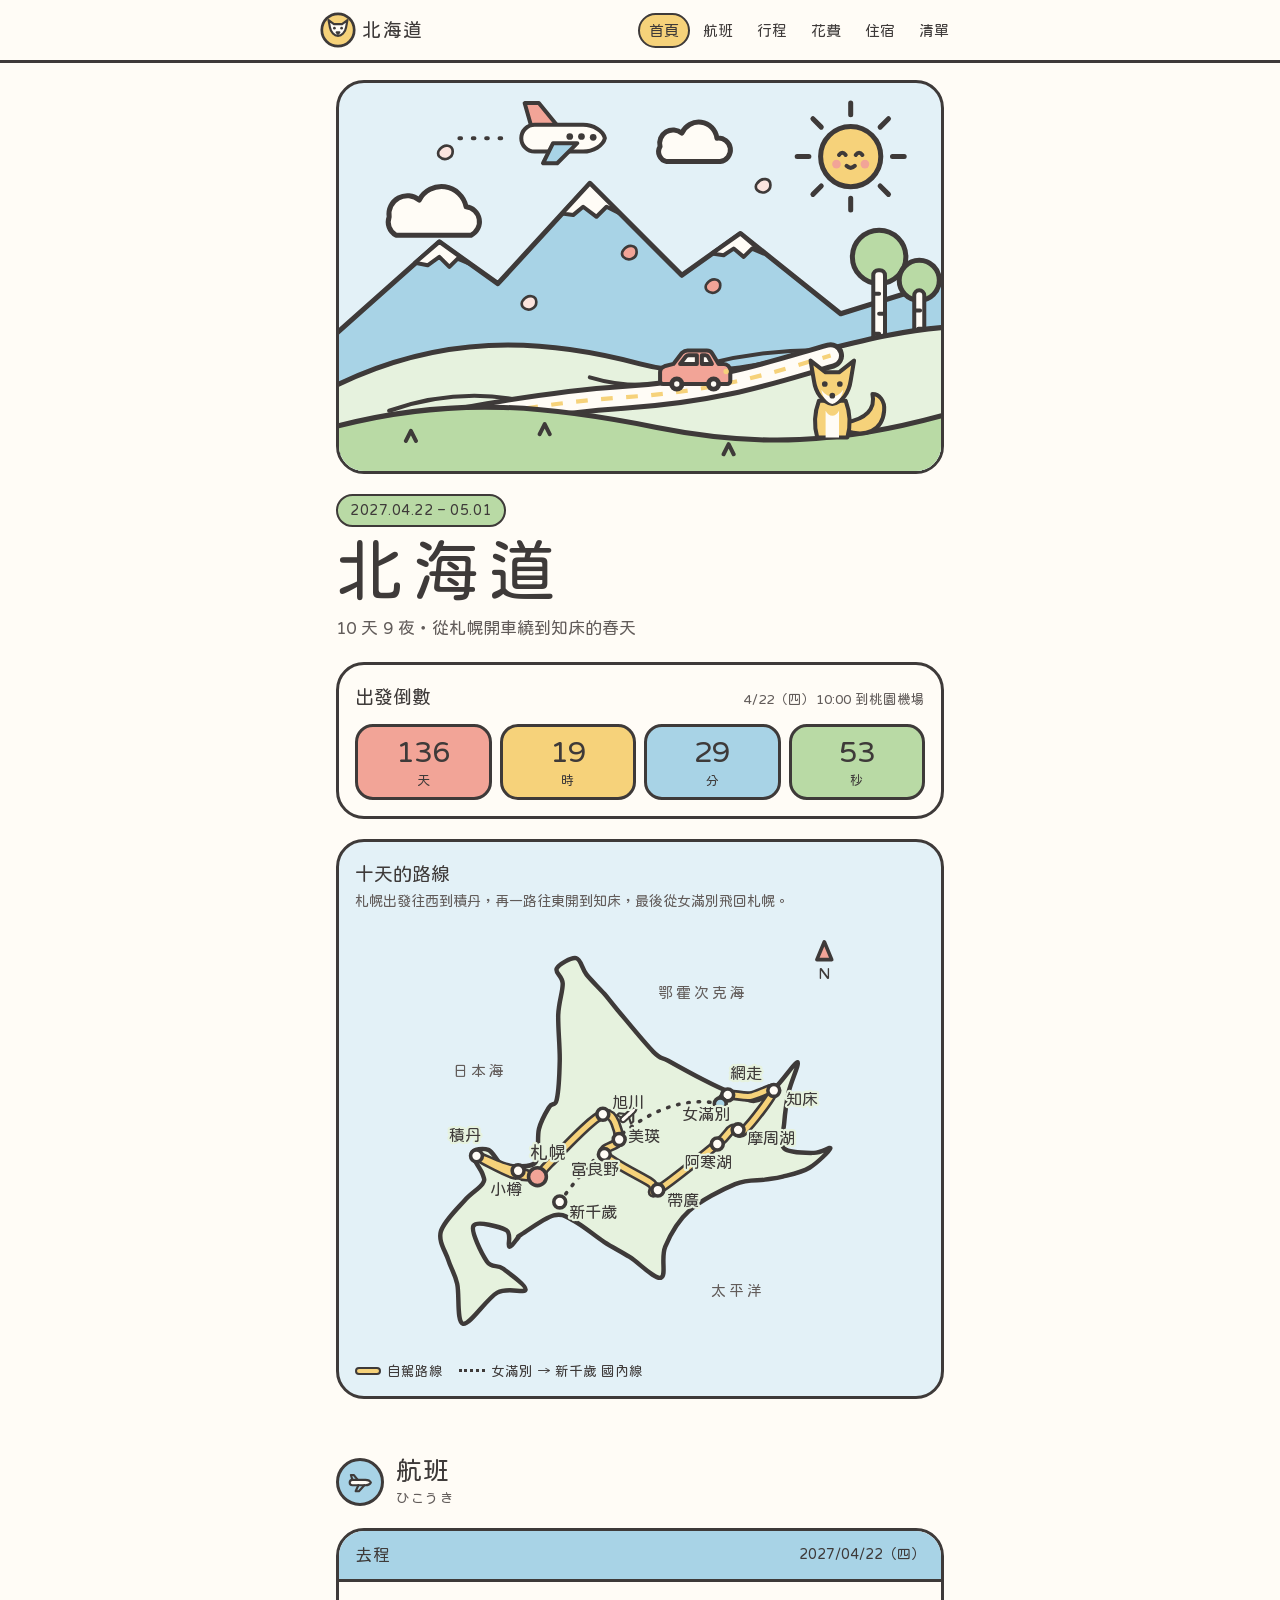
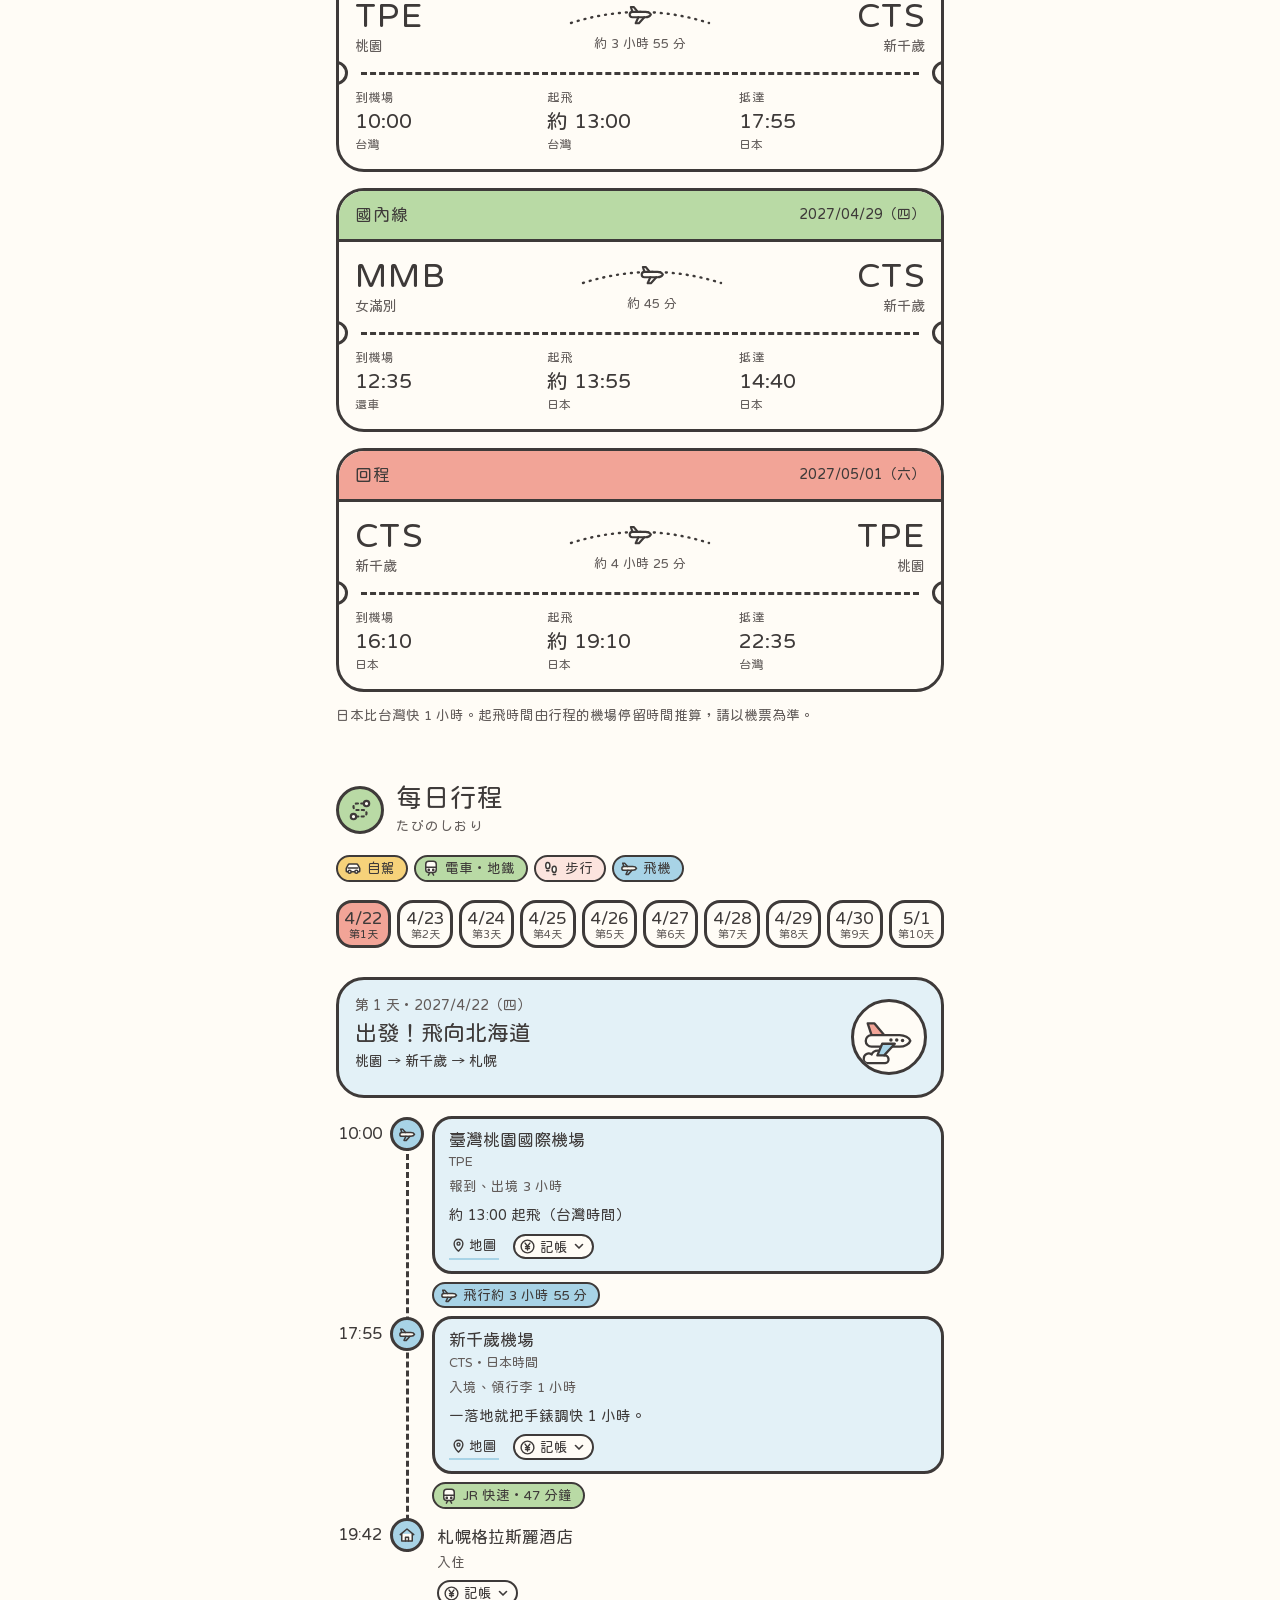
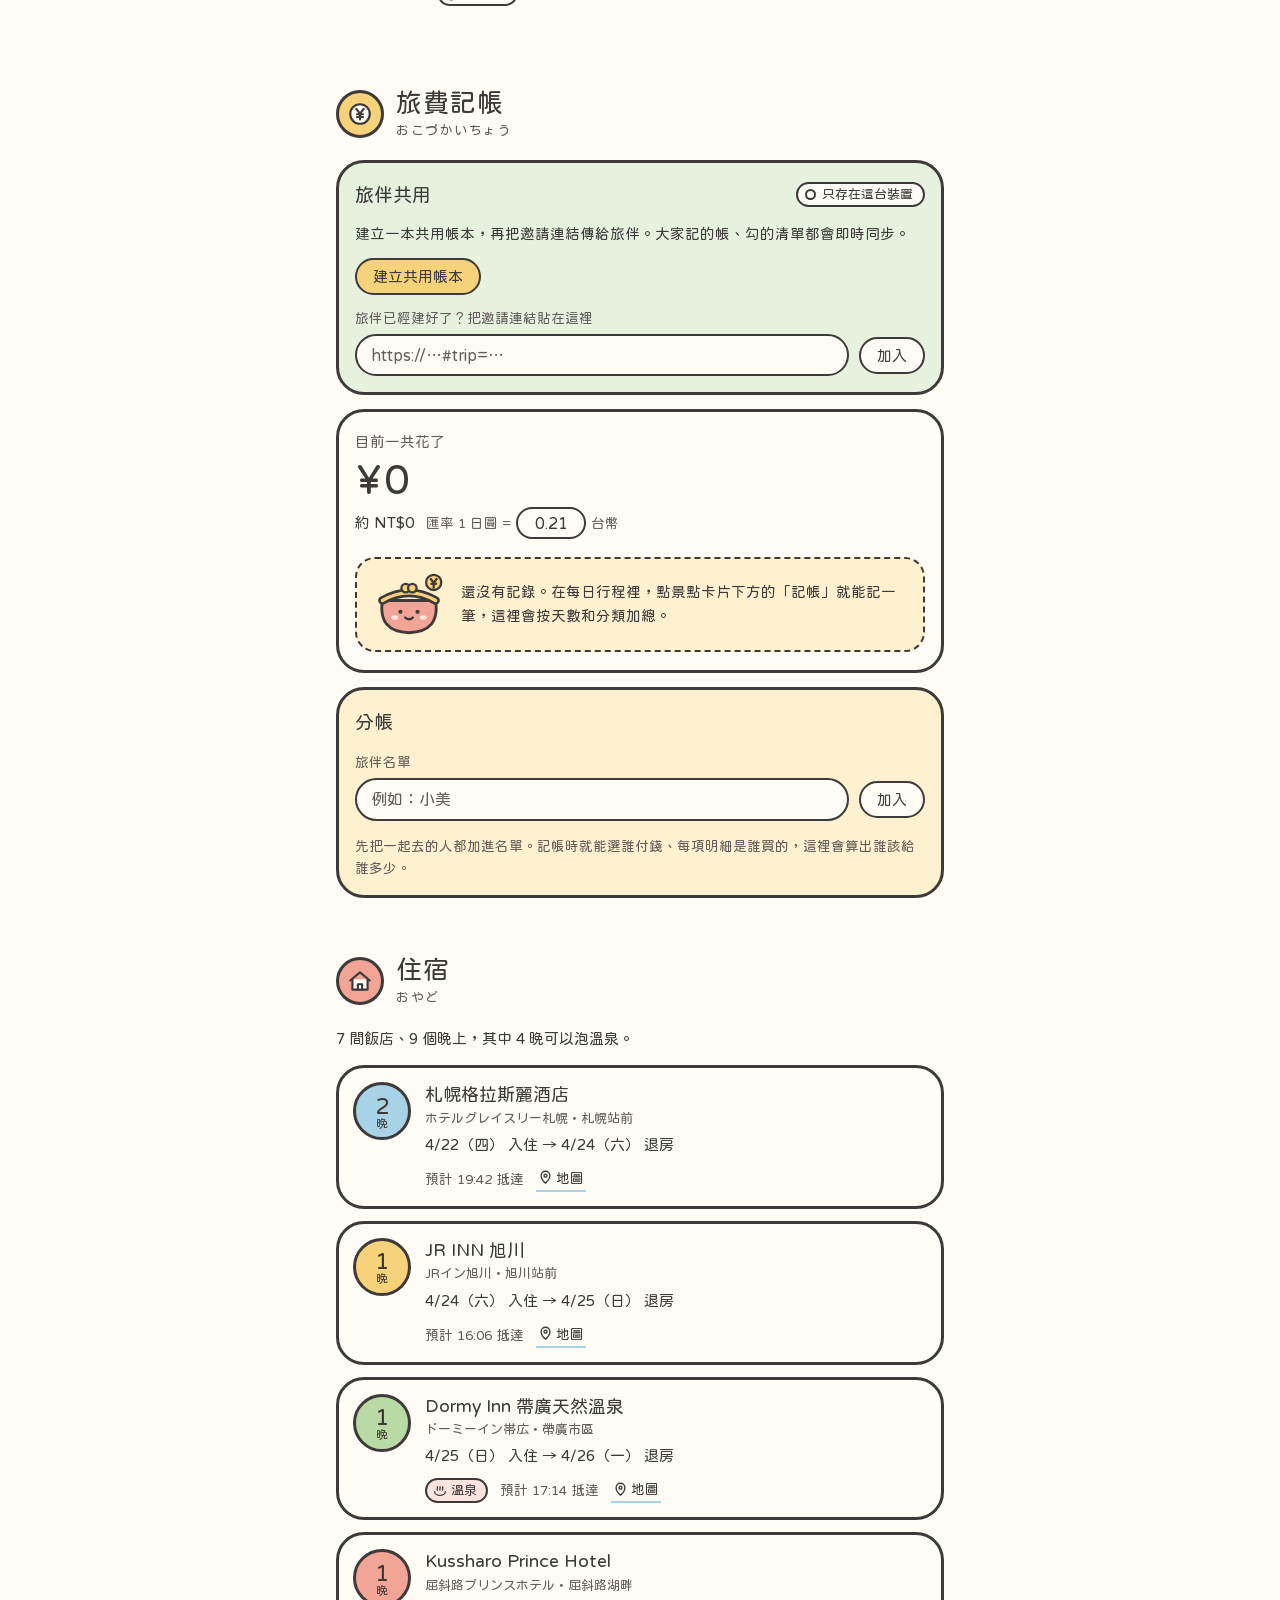
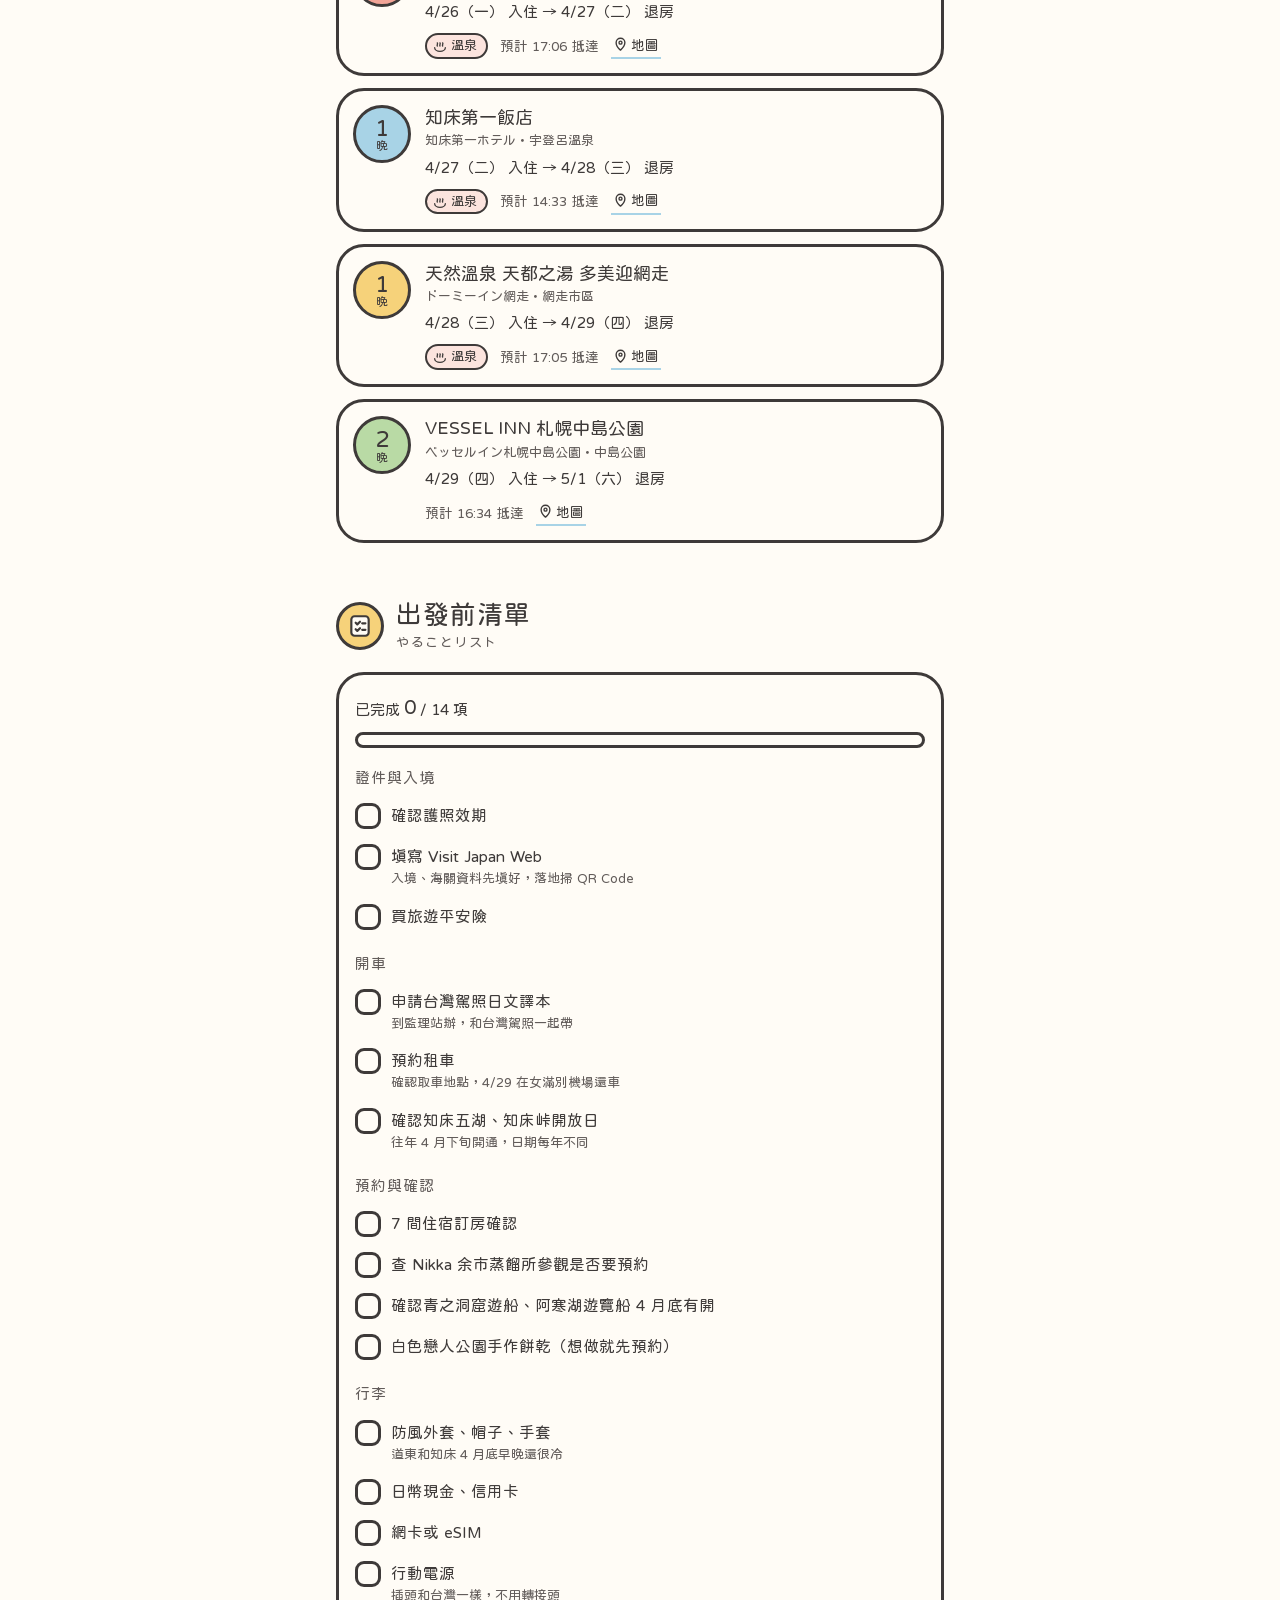
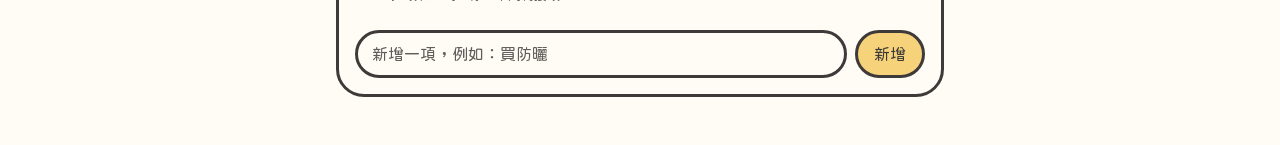
==== commit ba07ac11: "feat: add receipt scanning and bill splitting" ====
--- a/hokkaido.html
+++ b/hokkaido.html
@@ -231,6 +231,21 @@
             stroke-width="3"
             stroke-linecap="round"
           />
+        </symbol>
+        <symbol id="i-camera" viewBox="0 0 24 24">
+          <g
+            fill="none"
+            stroke="currentColor"
+            stroke-width="2"
+            stroke-linecap="round"
+            stroke-linejoin="round"
+          >
+            <path
+              d="M3.5 8.5h3.2l1.7-2.6h7.2l1.7 2.6h3.2v10.2H3.5z"
+              fill="#FFFCF6"
+            />
+            <circle cx="12" cy="13.4" r="3.3" />
+          </g>
         </symbol>
         <symbol id="i-route" viewBox="0 0 24 24">
           <g
@@ -845,7 +860,9 @@
 
             <div class="sh-col" id="shOn" hidden>
               <div class="sh-field">
-                <label for="myName">你的名字（會標在你記的帳上）</label>
+                <label for="myName"
+                  >你的名字（會標在你記的帳上，也會加進分帳名單）</label
+                >
                 <input
                   class="sh-input"
                   id="myName"
@@ -1013,6 +1030,39 @@
               這個瀏覽器沒辦法在本機存資料（可能開了無痕模式），關掉頁面後，記錄和加入的共用帳本都要重來。
             </p>
           </div>
+          <div class="card split" id="split">
+            <h3>分帳</h3>
+            <div class="sh-field">
+              <p class="sp-lab" id="spMemLab">旅伴名單</p>
+              <ul class="sp-mem" id="spMembers" aria-labelledby="spMemLab"></ul>
+              <form class="sh-row" id="spAdd" novalidate>
+                <label class="sr" for="spName">旅伴名字</label>
+                <input
+                  class="sh-input"
+                  id="spName"
+                  type="text"
+                  maxlength="12"
+                  autocomplete="off"
+                  placeholder="例如：小美"
+                /><button type="submit" class="btn">加入</button>
+              </form>
+              <p class="sh-err" id="spErr" role="alert" hidden></p>
+            </div>
+            <p class="hint" id="spEmpty">
+              先把一起去的人都加進名單。記帳時就能選誰付錢、每項明細是誰買的，這裡會算出誰該給誰多少。
+            </p>
+            <div class="sp-body" id="spBody" hidden>
+              <div>
+                <h4>每個人</h4>
+                <ul class="sp-bal" id="spBal"></ul>
+              </div>
+              <div>
+                <h4>怎麼還錢</h4>
+                <ul class="sp-moves" id="spMoves"></ul>
+              </div>
+              <p class="hint" id="spSkip" hidden></p>
+            </div>
+          </div>
         </div>
       </section>
 
--- a/css/style.css
+++ b/css/style.css
@@ -1022,6 +1022,199 @@
   border-radius: 12px;
   background: var(--coral-pale);
 }
+
+/* 收據掃描、誰付的、明細 */
+.lg-row .lg-amt {
+  flex: 1;
+  min-width: 0;
+}
+.lg-scan {
+  flex: none;
+  display: inline-flex;
+  align-items: center;
+  gap: 4px;
+  border: var(--line) solid var(--ink);
+  border-radius: 999px;
+  background: var(--mizu);
+  padding: 5px 12px;
+  font-size: 14.5px;
+  cursor: pointer;
+}
+.lg-scan svg {
+  width: 18px;
+  height: 18px;
+}
+.lg-scan:disabled {
+  cursor: progress;
+  opacity: 0.6;
+}
+.lg-scanmsg {
+  font-size: 13.5px;
+  padding: 4px 12px;
+  border: 2px dashed var(--ink);
+  border-radius: 14px;
+  background: var(--mizu-pale);
+}
+.lg-scanmsg.bad {
+  background: var(--coral-pale);
+}
+.lg-pay,
+.lg-rest {
+  display: flex;
+  flex-wrap: wrap;
+  align-items: center;
+  gap: 6px 8px;
+  font-size: 14px;
+}
+.lg-sel {
+  min-width: 0;
+  max-width: 100%;
+  font: inherit;
+  font-size: 16px;
+  color: var(--ink);
+  background: var(--paper);
+  border: 2.5px solid var(--ink);
+  border-radius: 999px;
+  padding: 3px 10px;
+}
+.lg-rest-amt {
+  font-variant-numeric: tabular-nums;
+}
+.lg-rest-amt.bad {
+  padding: 0 8px;
+  border-radius: 10px;
+  background: var(--coral-pale);
+}
+.lg-items {
+  display: flex;
+  flex-direction: column;
+  gap: 8px;
+}
+.lg-items:empty {
+  display: none;
+}
+.lg-it {
+  display: grid;
+  grid-template-columns: minmax(0, 1fr) minmax(0, 1fr) auto;
+  gap: 6px;
+  padding: 8px;
+  border: 2px dashed var(--ink);
+  border-radius: 16px;
+}
+.lg-it-n {
+  grid-column: 1 / 3;
+  min-width: 0;
+  font: inherit;
+  font-size: 16px;
+  color: var(--ink);
+  background: var(--paper);
+  border: 2.5px solid var(--ink);
+  border-radius: 999px;
+  padding: 3px 12px;
+}
+.lg-it-amt {
+  display: flex;
+  align-items: center;
+  gap: 2px;
+  min-width: 0;
+  padding: 0 4px 0 10px;
+  border: 2.5px solid var(--ink);
+  border-radius: 999px;
+  background: var(--paper);
+}
+.lg-it-amt:focus-within {
+  outline: 3px dashed var(--ink);
+  outline-offset: 2px;
+}
+.lg-it-amt input {
+  flex: 1;
+  min-width: 0;
+  border: 0;
+  outline: none;
+  background: transparent;
+  color: var(--ink);
+  font: inherit;
+  font-size: 16px;
+  padding: 3px 2px;
+  font-variant-numeric: tabular-nums;
+}
+.lg-it-n::placeholder,
+.lg-it-amt input::placeholder {
+  color: var(--ink-soft);
+}
+.lg-it .lg-sel {
+  grid-column: 2 / 4;
+  width: 100%;
+}
+.lg-it-del {
+  grid-column: 3;
+  grid-row: 1;
+  align-self: center;
+  width: 28px;
+  height: 28px;
+  padding: 0;
+  border: 2px solid var(--ink);
+  border-radius: 50%;
+  background: var(--paper);
+  display: grid;
+  place-items: center;
+  cursor: pointer;
+}
+.lg-it-del svg {
+  width: 14px;
+  height: 14px;
+}
+.lg-additem {
+  align-self: flex-start;
+  border: 2.5px dashed var(--ink);
+  border-radius: 999px;
+  background: var(--paper);
+  padding: 3px 12px;
+  font-size: 13.5px;
+  cursor: pointer;
+}
+.lg-hint {
+  font-size: 13px;
+  color: var(--ink-soft);
+}
+.lg-item .lg-n {
+  display: flex;
+  flex-wrap: wrap;
+  align-items: center;
+  gap: 2px 6px;
+}
+.lg-item .lg-n small {
+  margin-left: 0;
+}
+.lg-its {
+  grid-column: 1 / -1;
+  list-style: none;
+  margin: 0 36px 2px 0;
+  padding: 2px 0 0 12px;
+  border-left: 2.5px dotted var(--ink);
+  display: flex;
+  flex-direction: column;
+  gap: 1px;
+  font-size: 13.5px;
+}
+.lg-its li {
+  display: flex;
+  align-items: baseline;
+  gap: 8px;
+}
+.lg-its span {
+  flex: 1;
+  min-width: 0;
+  overflow-wrap: anywhere;
+}
+.lg-its small {
+  font-size: 12.5px;
+  color: var(--ink-soft);
+}
+.lg-its b {
+  font-weight: 400;
+  font-variant-numeric: tabular-nums;
+}
 .must {
   flex: none;
   display: inline-flex;
@@ -1510,6 +1703,143 @@
   gap: 6px 8px;
   font-size: 13.5px;
   color: var(--ink-soft);
+}
+
+/* 分帳 */
+.split {
+  padding: 16px;
+  display: flex;
+  flex-direction: column;
+  gap: 14px;
+  background: var(--yamabuki-pale);
+}
+.split h3 {
+  font-size: 19px;
+}
+.split h4 {
+  font-size: 15px;
+  color: var(--ink-soft);
+  letter-spacing: 0.06em;
+  margin-bottom: 8px;
+}
+.split .hint {
+  font-size: 13.5px;
+  color: var(--ink-soft);
+}
+.sp-lab {
+  font-size: 13.5px;
+  color: var(--ink-soft);
+}
+.sp-mem {
+  list-style: none;
+  margin: 0;
+  padding: 0;
+  display: flex;
+  flex-wrap: wrap;
+  gap: 6px;
+}
+.sp-mem:empty {
+  display: none;
+}
+.sp-mem li {
+  display: inline-flex;
+  align-items: center;
+  gap: 6px;
+  padding: 2px 3px 2px 12px;
+  border: 2.5px solid var(--ink);
+  border-radius: 999px;
+  background: var(--paper);
+  font-size: 15px;
+}
+.sp-mem button {
+  width: 24px;
+  height: 24px;
+  padding: 0;
+  border: 2px solid var(--ink);
+  border-radius: 50%;
+  background: var(--paper);
+  display: grid;
+  place-items: center;
+  cursor: pointer;
+}
+.sp-mem svg {
+  width: 12px;
+  height: 12px;
+}
+.sp-body {
+  display: flex;
+  flex-direction: column;
+  gap: 16px;
+}
+.sp-bal,
+.sp-moves {
+  list-style: none;
+  margin: 0;
+  padding: 0;
+  display: flex;
+  flex-direction: column;
+  gap: 6px;
+}
+.sp-bal li {
+  display: grid;
+  grid-template-columns: minmax(0, 1fr) auto;
+  gap: 0 12px;
+  padding: 6px 14px;
+  border: 2.5px solid var(--ink);
+  border-radius: 18px;
+  background: var(--paper);
+  font-variant-numeric: tabular-nums;
+}
+.sp-bal b {
+  font-weight: 400;
+  font-size: 16px;
+  overflow-wrap: anywhere;
+}
+.sp-bal .net {
+  text-align: right;
+}
+.sp-bal .net.pos {
+  padding: 0 8px;
+  border-radius: 10px;
+  background: var(--wakatake);
+}
+.sp-bal .net.neg {
+  padding: 0 8px;
+  border-radius: 10px;
+  background: var(--coral-pale);
+}
+.sp-bal small {
+  grid-column: 1 / -1;
+  font-size: 12.5px;
+  color: var(--ink-soft);
+}
+.sp-moves li {
+  display: flex;
+  flex-wrap: wrap;
+  align-items: baseline;
+  gap: 2px 8px;
+  padding: 8px 16px;
+  border: var(--line) solid var(--ink);
+  border-radius: 22px;
+  background: var(--paper);
+  font-size: 16px;
+}
+.sp-moves b {
+  font-weight: 400;
+}
+.sp-moves .amt {
+  margin-left: auto;
+  font-variant-numeric: tabular-nums;
+}
+.sp-moves .amt small {
+  margin-left: 6px;
+  font-size: 12.5px;
+  color: var(--ink-soft);
+}
+.sp-moves li.ok {
+  justify-content: center;
+  border-style: dashed;
+  font-size: 14.5px;
 }
 
 /* 刪除後的復原提示 */
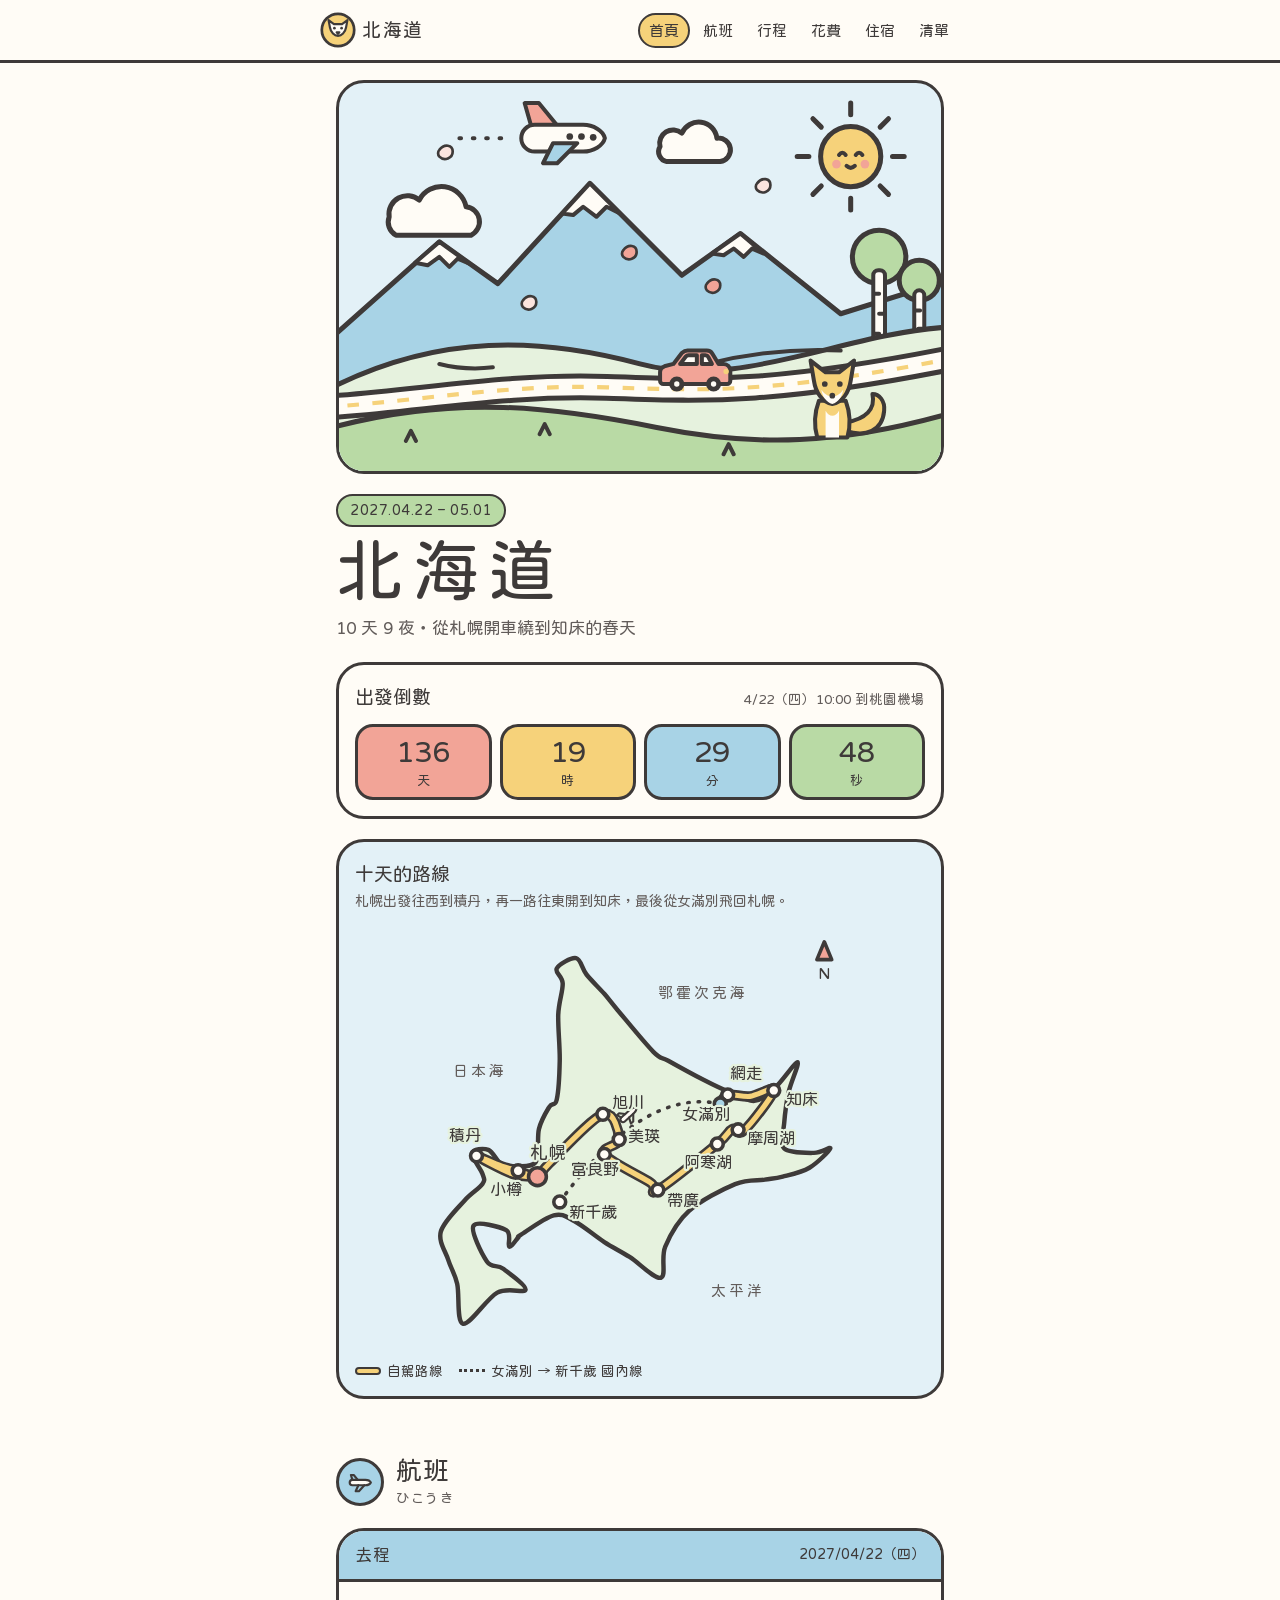
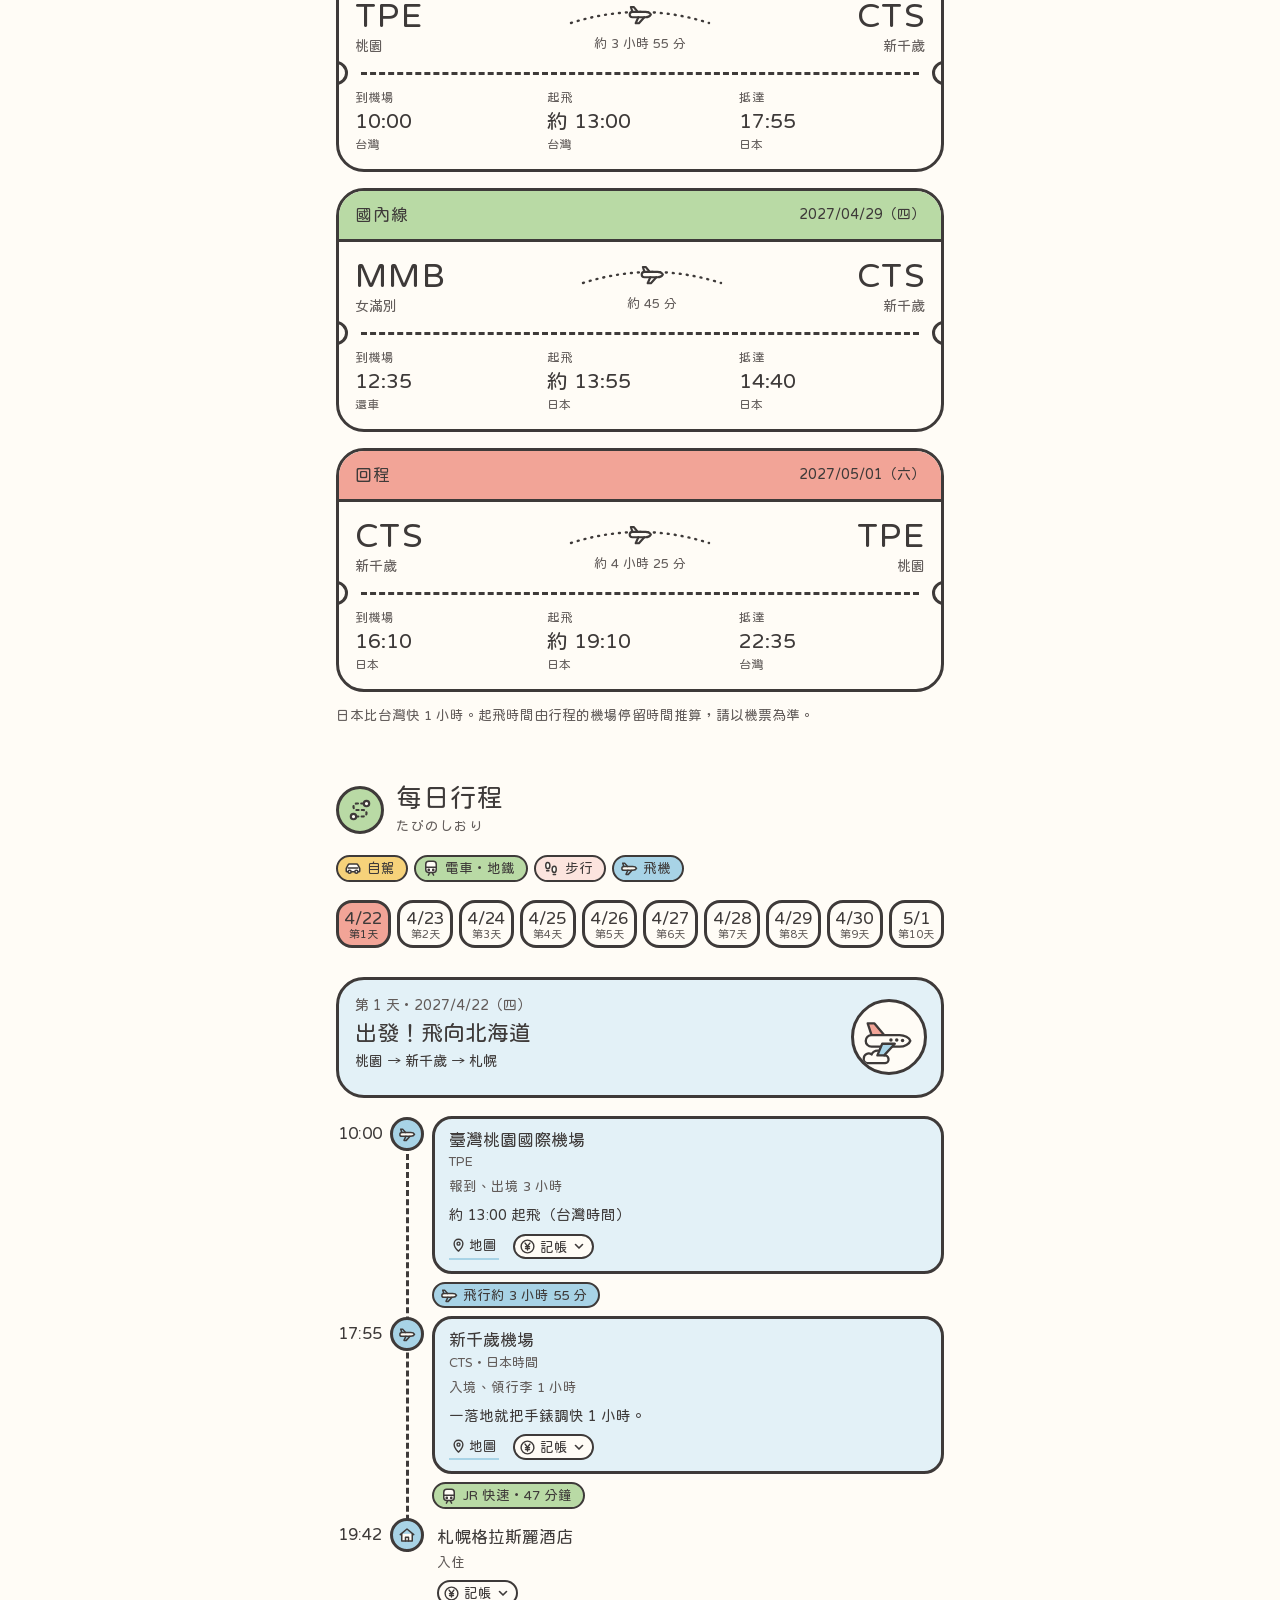
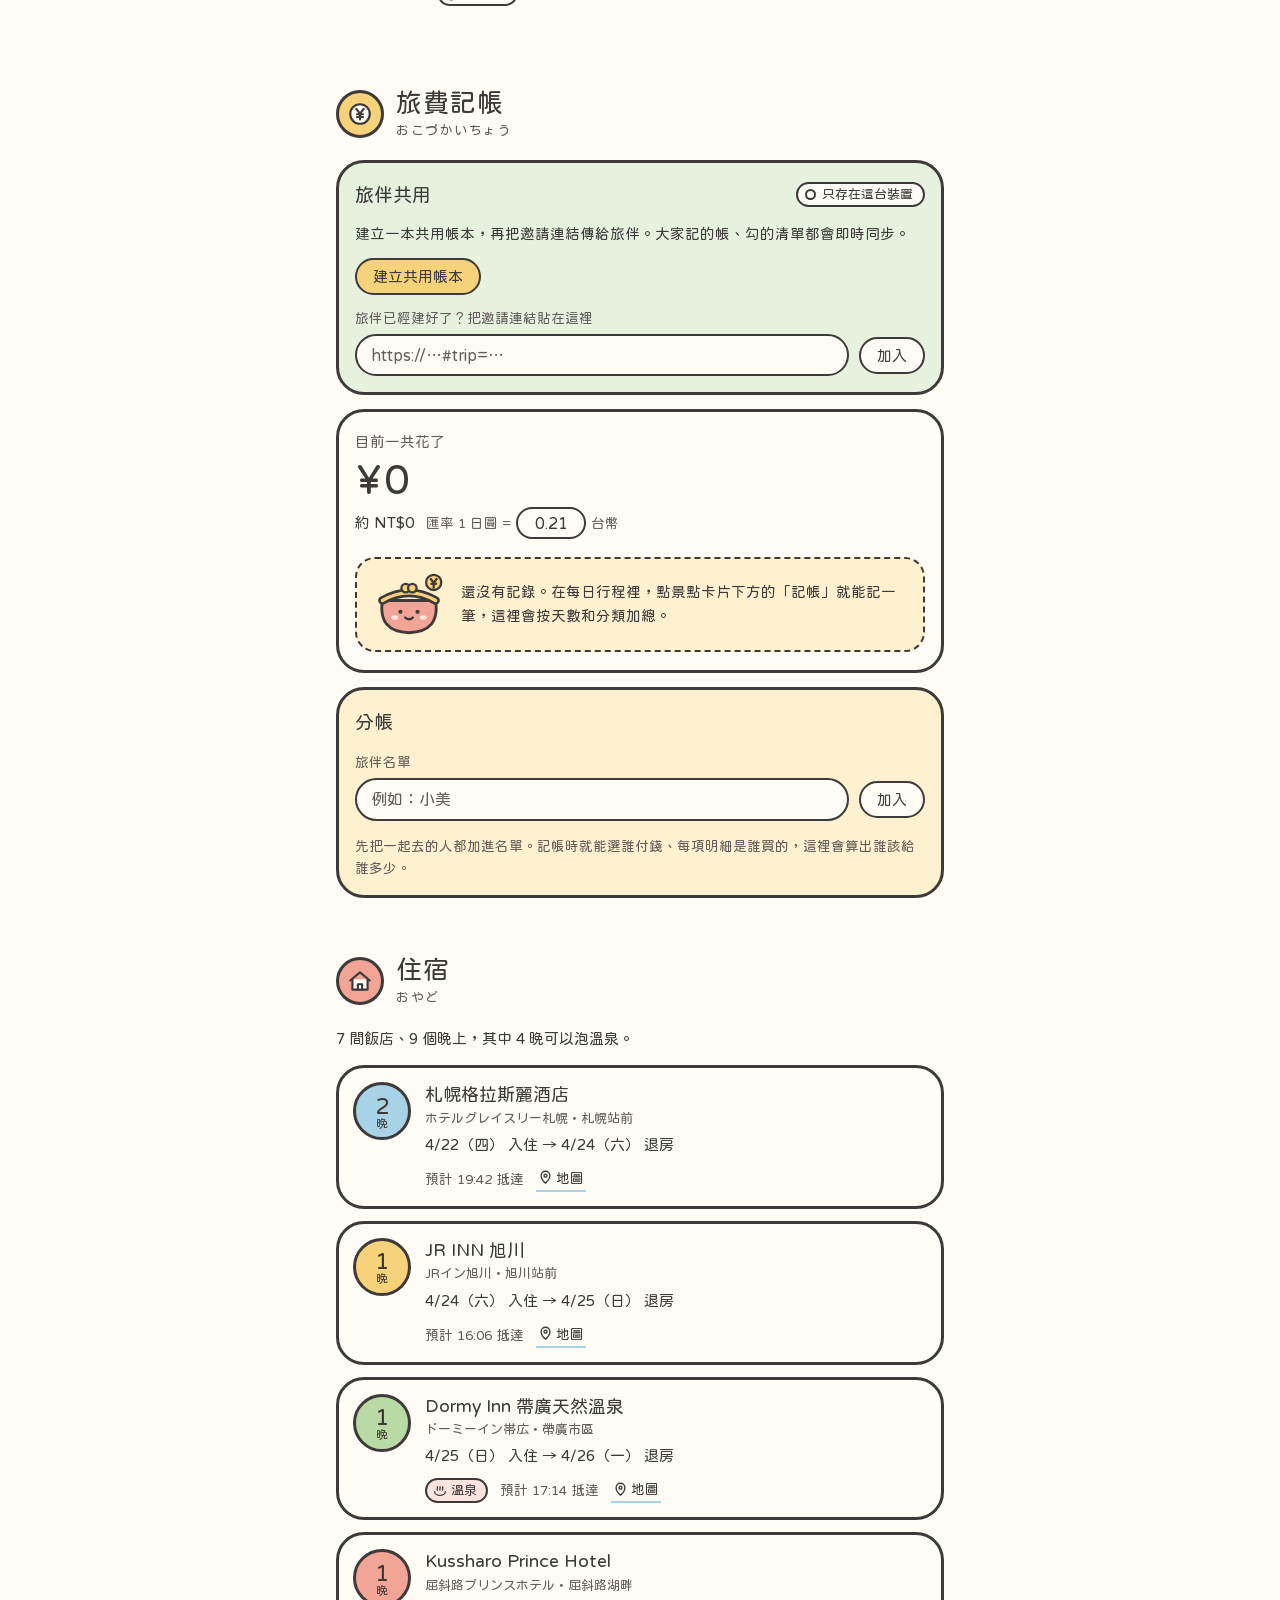
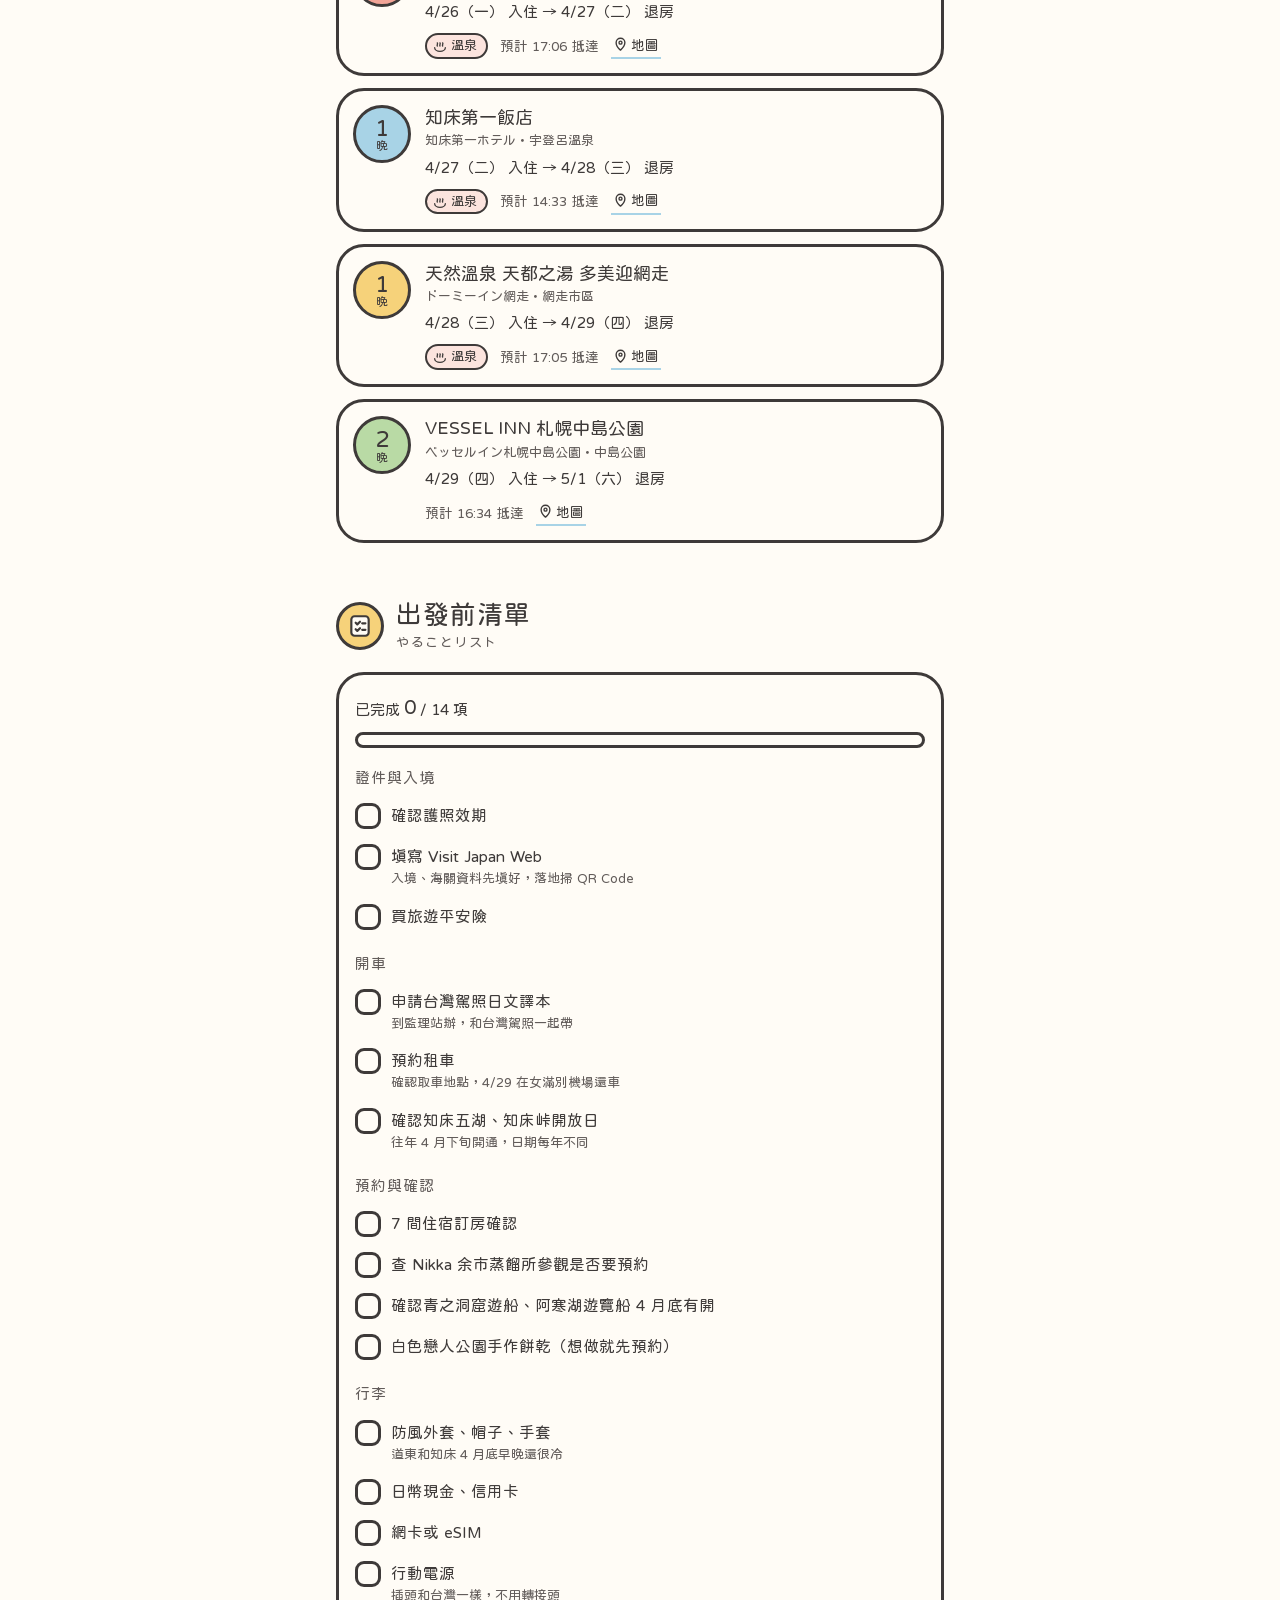
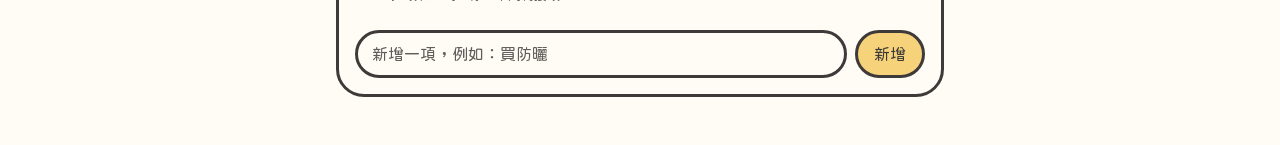
==== commit f8eeb900: "fix: point permission error to Firestore rules instead of README" ====
--- a/hokkaido.html
+++ b/hokkaido.html
@@ -433,28 +433,28 @@
               class="k"
             />
             <path
-              d="M30 196q40-14 80-6M220 168q40-10 80-8M150 176q20 6 40 4"
+              d="M60 168q16 4 32 2M220 168q40-10 80-8"
               fill="none"
               class="k2"
               stroke-width="2"
             />
             <!-- 道路 -->
             <path
-              d="M-6 216C50 206 110 192 170 188S262 172 294 163"
+              d="M-10 194C50 190 100 180 160 182S260 186 370 164"
               fill="none"
               stroke="var(--ink)"
               stroke-width="16"
               stroke-linecap="round"
             />
             <path
-              d="M-6 216C50 206 110 192 170 188S262 172 294 163"
+              d="M-10 194C50 190 100 180 160 182S260 186 370 164"
               fill="none"
               stroke="var(--paper)"
               stroke-width="10"
               stroke-linecap="round"
             />
             <path
-              d="M-6 216C50 206 110 192 170 188S262 172 294 163"
+              d="M-10 194C50 190 100 180 160 182S260 186 370 164"
               fill="none"
               stroke="var(--yamabuki)"
               stroke-width="2.5"
--- a/css/style.css
+++ b/css/style.css
@@ -1027,6 +1027,25 @@
 .lg-row .lg-amt {
   flex: 1;
   min-width: 0;
+  padding-left: 5px;
+}
+.lg-cur {
+  flex: none;
+  font: inherit;
+  font-size: 16px;
+  color: var(--ink);
+  background: var(--yamabuki-pale);
+  border: 2px solid var(--ink);
+  border-radius: 999px;
+  padding: 1px 4px;
+  cursor: pointer;
+}
+.lg-item .lg-conv {
+  display: block;
+  font-size: 11.5px;
+  line-height: 1.3;
+  color: var(--ink-soft);
+  text-align: right;
 }
 .lg-scan {
   flex: none;
@@ -1036,7 +1055,7 @@
   border: var(--line) solid var(--ink);
   border-radius: 999px;
   background: var(--mizu);
-  padding: 5px 12px;
+  padding: 5px 10px;
   font-size: 14.5px;
   cursor: pointer;
 }
@@ -1185,6 +1204,7 @@
 }
 .lg-item .lg-n small {
   margin-left: 0;
+  white-space: nowrap;
 }
 .lg-its {
   grid-column: 1 / -1;
